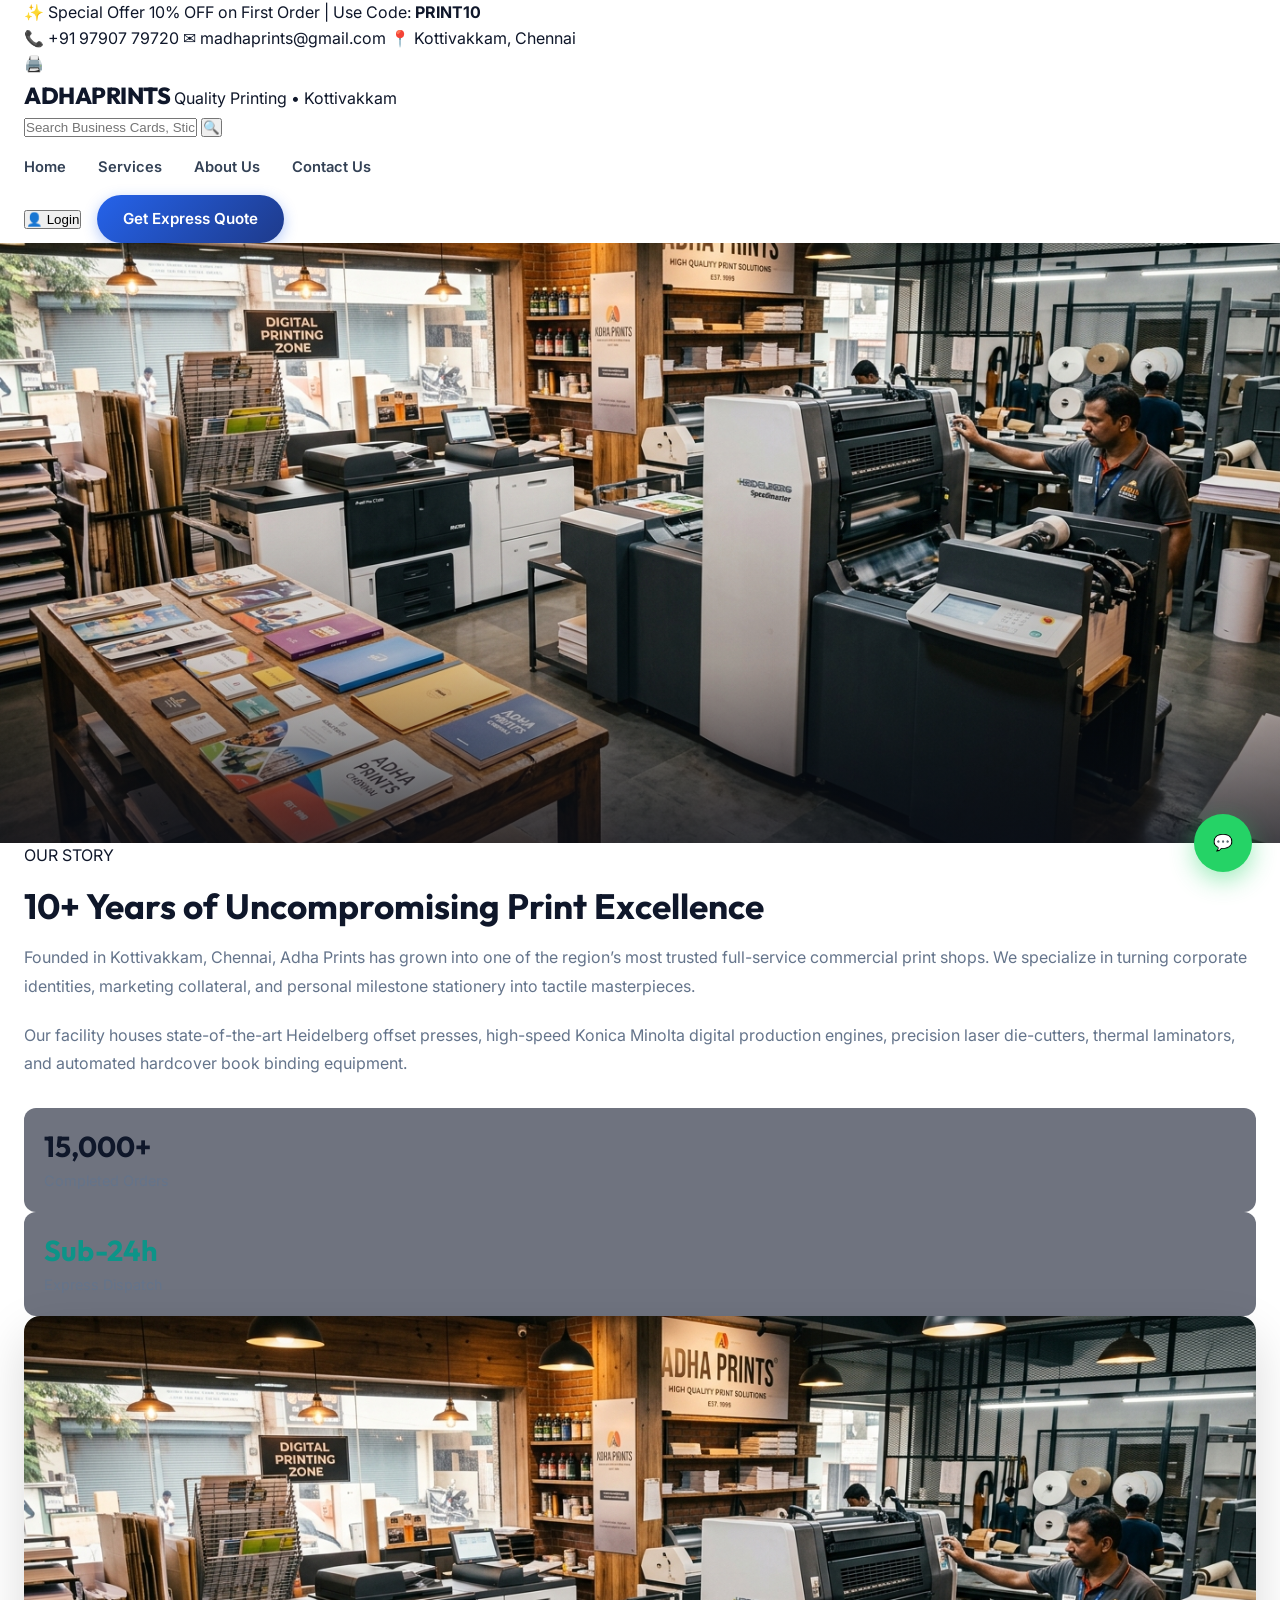
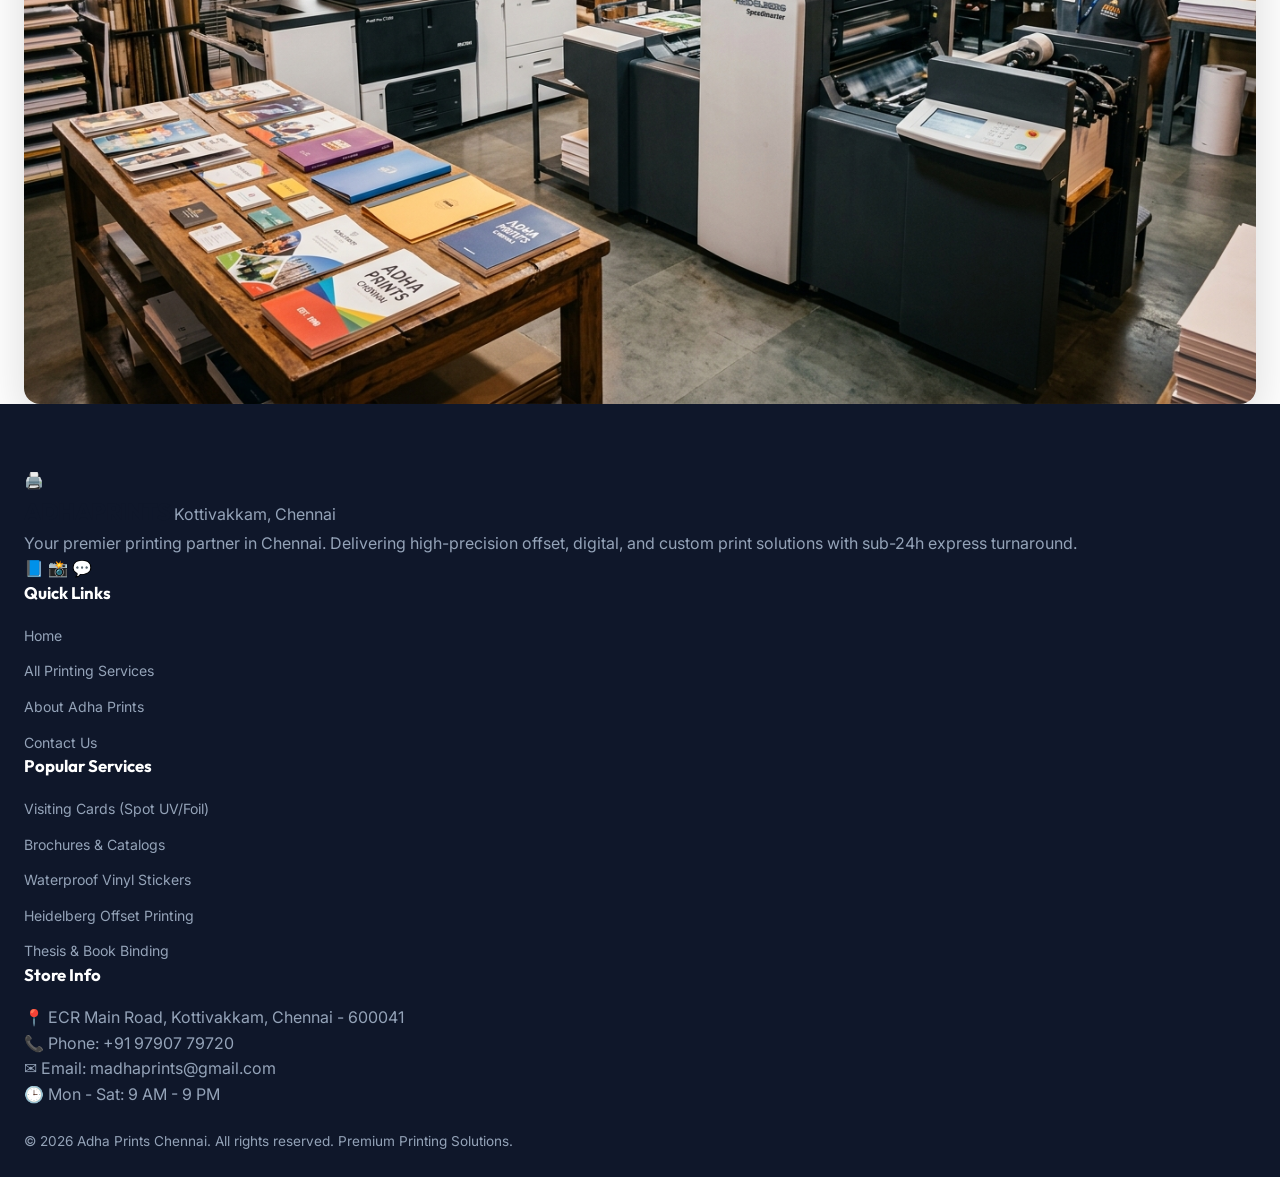
==== about.html @ fb923167 "hi" ====
<!DOCTYPE html>
<html lang="en">
<head>
  <meta charset="UTF-8">
  <meta name="viewport" content="width=device-width, initial-scale=1.0">
  <title>About Adha Prints — Chennai Premier Print Store in Kottivakkam</title>
  <meta name="description" content="Learn about Adha Prints in Kottivakkam, Chennai. 10+ years experience in Heidelberg offset printing, digital printing, and custom branding.">
  <link rel="preconnect" href="https://fonts.googleapis.com">
  <link rel="preconnect" href="https://fonts.gstatic.com" crossorigin>
  <link href="https://fonts.googleapis.com/css2?family=Caveat:wght@600;700&family=Inter:wght@300;400;500;600;700&family=Outfit:wght@400;500;600;700;800;900&family=Roboto:wght@400;500;700&display=swap" rel="stylesheet">
  <link rel="stylesheet" href="styles.css">
  <link rel="stylesheet" href="premium-animations.css">
</head>
<body>
  <!-- Announcement Bar -->
  <div class="top-bar">
    <div class="container top-bar-content">
      <div class="top-bar-left">
        <span class="badge-express">✨ Special Offer</span>
        <span>10% OFF on First Order | Use Code: <strong>PRINT10</strong></span>
      </div>
      <div class="top-bar-right">
        <a href="tel:+919790779720">📞 +91 97907 79720</a>
        <a href="mailto:madhaprints@gmail.com">✉️ madhaprints@gmail.com</a>
        <span>📍 Kottivakkam, Chennai</span>
      </div>
    </div>
  </div>

  <!-- Header & Navigation -->
  <header class="main-header">
    <div class="container header-container">
      <a href="index.html" class="logo">
        <div class="logo-icon">🖨️</div>
        <div class="logo-text">
          <span class="brand-name">ADHA<span class="highlight">PRINTS</span></span>
          <span class="brand-tagline">Quality Printing • Kottivakkam</span>
        </div>
      </a>

      <!-- Search Bar -->
      <div class="header-search">
        <input type="text" id="searchInput" placeholder="Search Business Cards, Stickers, Banners..." autocomplete="off">
        <button class="search-btn" id="searchBtn">🔍</button>
        <div id="searchResults" class="search-dropdown hidden"></div>
      </div>

      <nav class="nav-menu">
        <a href="index.html" class="nav-link ">Home</a>
        <a href="services.html" class="nav-link ">Services</a>
        <a href="about.html" class="nav-link active">About Us</a>
        <a href="contact.html" class="nav-link ">Contact Us</a>
      </nav>

      <div class="header-actions">
        <button class="btn-account" id="loginModalBtn">👤 Login</button>
        <a href="contact.html" class="btn btn-primary btn-sparkle">Get Express Quote</a>
              <div class="mobile-menu-btn" id="mobile-menu-btn">
          <span></span><span></span><span></span>
        </div>
      </div>
    </div>
  </header>

  <!-- Hero Section -->
  <section class="hero-section" style="min-height: 420px;">
    <div class="hero-bg">
      <img src="hero-about.jpg" alt="Adha Prints Printing Shop Store Kottivakkam Chennai" fetchpriority="high">
    </div>
    <div class="hero-overlay"></div>
    <div class="container hero-container">
      <div class="hero-content">
        <span class="hero-badge">🏢 ABOUT ADHA PRINTS</span>
        <h1 class="hero-title">Crafting Premium Print Experiences in Chennai</h1>
        <p class="hero-subtitle">From custom corporate visiting cards to heavy-duty commercial Heidelberg offset printing, we bring vibrant ideas to life with precision technology.</p>
      </div>
    </div>
  </section>

  <!-- About Details Section -->
  <section class="section">
    <div class="container">
      <div class="grid grid-2">
        <div>
          <span class="badge">OUR STORY</span>
          <h2 style="font-size: 2.2rem; margin: 15px 0;">10+ Years of Uncompromising Print Excellence</h2>
          <p style="color: var(--text-muted); line-height: 1.8; margin-bottom: 20px;">Founded in Kottivakkam, Chennai, Adha Prints has grown into one of the region’s most trusted full-service commercial print shops. We specialize in turning corporate identities, marketing collateral, and personal milestone stationery into tactile masterpieces.</p>
          <p style="color: var(--text-muted); line-height: 1.8; margin-bottom: 30px;">Our facility houses state-of-the-art Heidelberg offset presses, high-speed Konica Minolta digital production engines, precision laser die-cutters, thermal laminators, and automated hardcover book binding equipment.</p>
          
          <div class="grid grid-2" style="gap: 15px;">
            <div style="background: rgba(15, 23, 42, 0.6); padding: 20px; border-radius: 12px; border: 1px solid var(--border-color);">
              <h3 style="color: var(--primary-light); font-size: 1.8rem; margin-bottom: 5px;">15,000+</h3>
              <p style="font-size: 0.9rem; color: var(--text-muted);">Completed Orders</p>
            </div>
            <div style="background: rgba(15, 23, 42, 0.6); padding: 20px; border-radius: 12px; border: 1px solid var(--border-color);">
              <h3 style="color: var(--secondary); font-size: 1.8rem; margin-bottom: 5px;">Sub-24h</h3>
              <p style="font-size: 0.9rem; color: var(--text-muted);">Express Dispatch</p>
            </div>
          </div>
        </div>
        <div>
          <img src="hero-about.jpg" alt="Offset Printing Machine" style="width: 100%; border-radius: 16px; border: 1px solid var(--border-color); box-shadow: var(--shadow-lg);">
        </div>
      </div>
    </div>
  </section>

  <!-- Footer -->
  <footer class="site-footer">
    <div class="container footer-grid">
      <div class="footer-col brand-col">
        <a href="index.html" class="logo">
          <div class="logo-icon">🖨️</div>
          <div class="logo-text">
            <span class="brand-name">ADHA<span class="highlight">PRINTS</span></span>
            <span class="brand-tagline">Kottivakkam, Chennai</span>
          </div>
        </a>
        <p>Your premier printing partner in Chennai. Delivering high-precision offset, digital, and custom print solutions with sub-24h express turnaround.</p>
        <div class="social-links">
          <a href="#" aria-label="Facebook">📘</a>
          <a href="#" aria-label="Instagram">📸</a>
          <a href="#" aria-label="WhatsApp">💬</a>
        </div>
      </div>
      <div class="footer-col">
        <h4>Quick Links</h4>
        <ul>
          <li><a href="index.html">Home</a></li>
          <li><a href="services.html">All Printing Services</a></li>
          <li><a href="about.html">About Adha Prints</a></li>
          <li><a href="contact.html">Contact Us</a></li>
        </ul>
      </div>
      <div class="footer-col">
        <h4>Popular Services</h4>
        <ul>
          <li><a href="services.html">Visiting Cards (Spot UV/Foil)</a></li>
          <li><a href="services.html">Brochures & Catalogs</a></li>
          <li><a href="services.html">Waterproof Vinyl Stickers</a></li>
          <li><a href="services.html">Heidelberg Offset Printing</a></li>
          <li><a href="services.html">Thesis & Book Binding</a></li>
        </ul>
      </div>
      <div class="footer-col">
        <h4>Store Info</h4>
        <p>📍 ECR Main Road, Kottivakkam, Chennai - 600041</p>
        <p>📞 Phone: +91 97907 79720</p>
        <p>✉️ Email: madhaprints@gmail.com</p>
        <p>🕒 Mon - Sat: 9 AM - 9 PM</p>
      </div>
    </div>
    <div class="footer-bottom">
      <div class="container copyright">
        <p>© 2026 Adha Prints Chennai. All rights reserved. Premium Printing Solutions.</p>
      </div>
    </div>
  </footer>

  <!-- Floating WhatsApp Button -->
  <a href="https://wa.me/919790779720?text=Hi%20Adha%20Prints,%20I%20want%20a%20quick%20quote" class="floating-whatsapp" target="_blank" aria-label="Chat on WhatsApp">💬</a>

  <script src="main.js"></script>
</body>
</html>
---- styles.css ----
/* ══════════════════════════════════════════════════════════════════
   ADHA PRINTS — Inspired by theprintguy24.com (Ultra-Premium Theme)
   ══════════════════════════════════════════════════════════════════ */

:root {
  --primary: #2563eb;
  --primary-hover: #1d4ed8;
  --primary-dark: #1e3a8a;
  --secondary: #0d9488;
  --accent: #f59e0b;
  --whatsapp: #25D366;
  --whatsapp-dark: #128C7E;
  
  --bg-dark: #0f172a;
  --bg-card-dark: #1e293b;
  --bg-light: #f8fafc;
  --bg-white: #ffffff;
  
  --text-dark: #0f172a;
  --text-muted: #64748b;
  --text-light: #94a3b8;
  --text-white: #ffffff;
  
  --border-light: #e2e8f0;
  --border-dark: #334155;
  
  --radius-sm: 8px;
  --radius-md: 14px;
  --radius-lg: 24px;
  --radius-full: 9999px;
  
  --shadow-sm: 0 2px 8px rgba(0,0,0,0.04);
  --shadow-md: 0 10px 30px rgba(0,0,0,0.08);
  --shadow-lg: 0 20px 50px rgba(0,0,0,0.15);
  
  --transition: all 0.3s cubic-bezier(0.16, 1, 0.3, 1);
}

*, *::before, *::after {
  box-sizing: border-box;
  margin: 0;
  padding: 0;
}

html {
  scroll-behavior: smooth;
  font-family: 'Inter', system-ui, -apple-system, sans-serif;
  color: var(--text-dark);
  background-color: #ffffff;
  -webkit-font-smoothing: antialiased;
}

body {
  overflow-x: hidden;
  position: relative;
  line-height: 1.6;
}

a {
  color: inherit;
  text-decoration: none;
}

img {
  max-width: 100%;
  height: auto;
  display: block;
}

.container {
  width: 100%;
  max-width: 1280px;
  margin: 0 auto;
  padding: 0 24px;
}

.section-padding {
  padding: 80px 0;
}

h1, h2, h3, h4, h5, h6 {
  font-family: 'Outfit', sans-serif;
  font-weight: 700;
  color: var(--text-dark);
  line-height: 1.25;
}

.section-title {
  font-size: clamp(2rem, 3.8vw, 2.75rem);
  letter-spacing: -0.02em;
  margin-bottom: 12px;
}

.section-subtitle {
  font-size: clamp(1rem, 1.4vw, 1.15rem);
  color: var(--text-muted);
  max-width: 680px;
  margin: 0 auto 40px;
}

.text-center { text-align: center; }

.accent-line {
  width: 48px;
  height: 4px;
  background: linear-gradient(90deg, var(--primary), var(--secondary));
  border-radius: 4px;
  margin: 0 auto 16px;
}

/* Scroll Progress Bar */
.scroll-progress-bar {
  position: fixed;
  top: 0;
  left: 0;
  height: 3px;
  background: linear-gradient(90deg, #2563eb, #0d9488, #f59e0b);
  z-index: 9999;
  width: 0%;
  transition: width 0.1s ease-out;
}

/* ═══ TOP ANNOUNCEMENT BAR ═══ */
.top-announcement-bar {
  background: #0f172a;
  color: #f8fafc;
  font-size: 0.85rem;
  padding: 8px 0;
  border-bottom: 1px solid rgba(255,255,255,0.1);
}

.top-announcement-inner {
  display: flex;
  justify-content: space-between;
  align-items: center;
  flex-wrap: wrap;
  gap: 12px;
}

.highlight-code {
  background: linear-gradient(135deg, #f59e0b, #ef4444);
  color: #fff;
  padding: 2px 8px;
  border-radius: 4px;
  font-size: 0.8rem;
}

.top-announcement-right {
  display: flex;
  align-items: center;
  gap: 12px;
}

.top-link {
  color: #94a3b8;
  transition: var(--transition);
}

.top-link:hover { color: #fff; }
.whatsapp-top { color: var(--whatsapp); font-weight: 600; }
.sep { color: #334155; }

/* ═══ MAIN HEADER & SEARCH BAR ═══ */
.site-header {
  position: sticky;
  top: 0;
  background: #ffffff;
  z-index: 1000;
  box-shadow: 0 4px 20px rgba(0,0,0,0.06);
  transition: var(--transition);
}

.header-main {
  display: flex;
  align-items: center;
  justify-content: space-between;
  gap: 24px;
  padding: 16px 24px;
}

.site-logo {
  display: flex;
  align-items: center;
  gap: 12px;
}

.logo-mark {
  width: 44px;
  height: 44px;
  background: linear-gradient(135deg, #2563eb, #0d9488);
  color: #fff;
  font-weight: 900;
  font-size: 1.25rem;
  display: flex;
  align-items: center;
  justify-content: center;
  border-radius: 12px;
  box-shadow: 0 4px 12px rgba(37,99,235,0.3);
}

.logo-text-group {
  display: flex;
  flex-direction: column;
}

.brand-name {
  font-family: 'Outfit', sans-serif;
  font-size: 1.45rem;
  font-weight: 800;
  letter-spacing: -0.02em;
  color: #0f172a;
}

.brand-accent { color: var(--primary); }

.brand-sub {
  font-size: 0.72rem;
  color: var(--text-muted);
  font-weight: 600;
  letter-spacing: 0.05em;
  text-transform: uppercase;
}

/* Header Search Container (Fixed Typing Text Overlay) */
.header-search-container {
  flex: 1;
  max-width: 520px;
  position: relative;
}

.search-input-wrapper {
  display: flex;
  align-items: center;
  background: #f1f5f9;
  border: 2px solid #e2e8f0;
  border-radius: var(--radius-full);
  padding: 4px 6px 4px 16px;
  position: relative;
  transition: var(--transition);
}

.search-input-wrapper:focus-within {
  background: #fff;
  border-color: var(--primary);
  box-shadow: 0 0 0 4px rgba(37, 99, 235, 0.15);
}

.search-icon-fixed {
  color: #64748b;
  display: flex;
  align-items: center;
  margin-right: 8px;
}

.header-search-input {
  width: 100%;
  border: none;
  outline: none;
  background: transparent;
  font-size: 0.95rem;
  padding: 8px 0;
  color: #0f172a;
  z-index: 2;
  position: relative;
}

.search-placeholder-label {
  position: absolute;
  left: 42px;
  color: #64748b;
  font-size: 0.92rem;
  pointer-events: none;
  transition: opacity 0.2s ease;
  z-index: 1;
}

.search-typing-text {
  color: var(--primary);
  font-weight: 700;
}

/* When input has focus or text, hide typing placeholder */
.header-search-input:focus ~ .search-placeholder-label,
.header-search-input:not(:placeholder-shown) ~ .search-placeholder-label {
  opacity: 0 !important;
  visibility: hidden !important;
}

.search-submit-btn {
  background: var(--primary);
  color: #fff;
  border: none;
  padding: 8px 20px;
  border-radius: var(--radius-full);
  font-weight: 600;
  font-size: 0.88rem;
  cursor: pointer;
  transition: var(--transition);
  z-index: 3;
}

.search-submit-btn:hover {
  background: var(--primary-hover);
}

/* Search Dropdown */
.search-results-dropdown {
  position: absolute;
  top: calc(100% + 8px);
  left: 0;
  right: 0;
  background: #ffffff;
  border-radius: var(--radius-md);
  box-shadow: var(--shadow-lg);
  border: 1px solid var(--border-light);
  max-height: 360px;
  overflow-y: auto;
  z-index: 1100;
  display: none;
}

.search-results-dropdown.active {
  display: block;
}

.search-item {
  display: flex;
  align-items: center;
  gap: 12px;
  padding: 12px 16px;
  border-bottom: 1px solid #f1f5f9;
  cursor: pointer;
  transition: var(--transition);
}

.search-item:hover {
  background: #f8fafc;
}

.search-item img {
  width: 44px;
  height: 44px;
  object-fit: cover;
  border-radius: 8px;
}

.search-item-info h5 {
  font-size: 0.92rem;
  font-weight: 600;
}

.search-item-info p {
  font-size: 0.8rem;
  color: var(--text-muted);
}

/* Header Right Actions */
.header-actions {
  display: flex;
  align-items: center;
  gap: 16px;
}

.account-btn {
  display: flex;
  align-items: center;
  gap: 8px;
  background: #f1f5f9;
  border: none;
  padding: 10px 18px;
  border-radius: var(--radius-full);
  font-weight: 600;
  font-size: 0.9rem;
  color: #0f172a;
  cursor: pointer;
  transition: var(--transition);
}

.account-btn:hover {
  background: #e2e8f0;
  color: var(--primary);
}

.header-wa-btn {
  padding: 10px 20px !important;
  font-size: 0.9rem !important;
  border-radius: var(--radius-full) !important;
}

/* Sub Nav Menu */
.sub-nav {
  background: #f8fafc;
  border-top: 1px solid #e2e8f0;
  border-bottom: 1px solid #e2e8f0;
}

.sub-nav-inner {
  display: flex;
  align-items: center;
  justify-content: center;
}

.nav-menu {
  display: flex;
  align-items: center;
  gap: 32px;
  list-style: none;
  overflow-x: auto;
  white-space: nowrap;
  padding: 12px 0;
}

.nav-link {
  font-size: 0.92rem;
  font-weight: 600;
  color: #334155;
  transition: var(--transition);
  position: relative;
  padding: 4px 0;
}

.nav-link:hover { color: var(--primary); }

.nav-link::after {
  content: '';
  position: absolute;
  bottom: 0;
  left: 0;
  width: 0;
  height: 2px;
  background: var(--primary);
  transition: var(--transition);
}

.nav-link:hover::after { width: 100%; }

.nav-item-highlight .nav-link {
  color: var(--secondary);
  font-weight: 700;
}

/* Mobile Menu Button */
.mobile-menu-btn {
  display: none;
  flex-direction: column;
  gap: 5px;
  cursor: pointer;
  padding: 4px;
}

.mobile-menu-btn span {
  width: 24px;
  height: 2.5px;
  background: #0f172a;
  border-radius: 2px;
  transition: var(--transition);
}

.mobile-menu {
  position: fixed;
  top: 0;
  right: -100%;
  width: 80%;
  max-width: 320px;
  height: 100vh;
  background: #ffffff;
  z-index: 2000;
  box-shadow: -10px 0 30px rgba(0,0,0,0.15);
  display: flex;
  flex-direction: column;
  padding: 80px 32px 32px;
  gap: 20px;
  transition: right 0.4s cubic-bezier(0.16, 1, 0.3, 1);
}

.mobile-menu.active { right: 0; }

.mobile-menu a {
  font-size: 1.1rem;
  font-weight: 600;
  color: #0f172a;
  padding-bottom: 12px;
  border-bottom: 1px solid #f1f5f9;
}

/* Buttons */
.btn {
  display: inline-flex;
  align-items: center;
  justify-content: center;
  gap: 8px;
  font-weight: 600;
  font-size: 0.95rem;
  padding: 12px 26px;
  border-radius: var(--radius-full);
  cursor: pointer;
  transition: var(--transition);
  border: none;
}

.btn-primary {
  background: linear-gradient(135deg, var(--primary), var(--primary-dark));
  color: #ffffff;
  box-shadow: 0 4px 14px rgba(37,99,235,0.35);
}

.btn-primary:hover {
  transform: translateY(-2px);
  box-shadow: 0 6px 20px rgba(37,99,235,0.45);
}

.btn-whatsapp {
  background: linear-gradient(135deg, var(--whatsapp), var(--whatsapp-dark));
  color: #ffffff;
  box-shadow: 0 4px 14px rgba(37,211,102,0.35);
}

.btn-whatsapp:hover {
  transform: translateY(-2px);
  box-shadow: 0 6px 20px rgba(37,211,102,0.45);
}

.btn-outline-light {
  background: rgba(255,255,255,0.15);
  color: #ffffff;
  border: 1px solid rgba(255,255,255,0.3);
  backdrop-filter: blur(8px);
}

.btn-outline-light:hover {
  background: #ffffff;
  color: #0f172a;
}

.btn-outline-dark {
  background: transparent;
  color: var(--primary);
  border: 1.5px solid var(--primary);
}

.btn-outline-dark:hover {
  background: var(--primary);
  color: #ffffff;
}

/* ═══ 5 FEATURE HIGHLIGHTS BAR ═══ */
.features-bar-section {
  background: #ffffff;
  padding: 24px 0;
  border-bottom: 1px solid var(--border-light);
}

.features-grid {
  display: grid;
  grid-template-columns: repeat(auto-fit, minmax(220px, 1fr));
  gap: 20px;
}

.feature-item {
  display: flex;
  align-items: center;
  gap: 14px;
  padding: 12px 16px;
  background: #f8fafc;
  border-radius: var(--radius-md);
  border: 1px solid #e2e8f0;
  transition: var(--transition);
}

.feature-item:hover {
  transform: translateY(-3px);
  border-color: var(--primary);
  box-shadow: var(--shadow-sm);
}

.feature-icon {
  width: 44px;
  height: 44px;
  border-radius: 12px;
  background: rgba(37, 99, 235, 0.1);
  color: var(--primary);
  display: flex;
  align-items: center;
  justify-content: center;
  flex-shrink: 0;
}

.feature-text {
  display: flex;
  flex-direction: column;
}

.feature-text strong {
  font-size: 0.92rem;
  font-weight: 700;
  color: #0f172a;
}

.feature-text span {
  font-size: 0.78rem;
  color: var(--text-muted);
}

/* ═══ PROMO BANNERS GRID ═══ */
.promo-banners-section {
  background: #f8fafc;
}

.banners-grid {
  display: grid;
  grid-template-columns: repeat(12, 1fr);
  gap: 24px;
}

.banner-card {
  position: relative;
  border-radius: var(--radius-lg);
  overflow: hidden;
  background-size: cover;
  background-position: center;
  padding: 40px;
  min-height: 280px;
  display: flex;
  align-items: flex-end;
  box-shadow: var(--shadow-md);
  transition: var(--transition);
}

.banner-card:hover {
  transform: translateY(-5px);
  box-shadow: var(--shadow-lg);
}

.banner-large { grid-column: span 8; min-height: 360px; }
.banner-tall { grid-column: span 4; min-height: 360px; }
.banner-wide { grid-column: span 12; min-height: 220px; }

.banner-content {
  position: relative;
  z-index: 2;
  color: #ffffff;
  max-width: 580px;
}

.banner-tag {
  display: inline-block;
  background: rgba(255,255,255,0.2);
  backdrop-filter: blur(10px);
  padding: 4px 12px;
  border-radius: var(--radius-full);
  font-size: 0.75rem;
  font-weight: 700;
  letter-spacing: 0.05em;
  margin-bottom: 12px;
  text-transform: uppercase;
}

.banner-title {
  font-size: clamp(1.5rem, 2.5vw, 2.1rem);
  color: #ffffff;
  margin-bottom: 10px;
}

.banner-desc {
  font-size: 0.95rem;
  color: rgba(255,255,255,0.85);
  margin-bottom: 20px;
}

.banner-btn {
  padding: 10px 22px !important;
  font-size: 0.88rem !important;
}

/* ═══ POPULAR CATEGORIES CAROUSEL ═══ */
.popular-categories-section { background: #ffffff; }

.animated-heading-wrapper { margin-bottom: 12px; }

.animated-title {
  font-size: clamp(2rem, 3.8vw, 2.75rem);
  font-weight: 800;
}

.highlight-underline {
  position: relative;
  display: inline-block;
  color: var(--primary);
}

.highlight-underline svg {
  position: absolute;
  bottom: -10px;
  left: 0;
  width: 100%;
  height: 18px;
  stroke: var(--accent);
  stroke-width: 8;
  fill: none;
}

.categories-carousel-wrapper { margin-top: 40px; }

.categories-grid-cards {
  display: grid;
  grid-template-columns: repeat(auto-fill, minmax(260px, 1fr));
  gap: 24px;
}

.category-card {
  background: #ffffff;
  border: 1px solid var(--border-light);
  border-radius: var(--radius-md);
  overflow: hidden;
  transition: var(--transition);
  box-shadow: var(--shadow-sm);
  display: flex;
  flex-direction: column;
}

.category-card:hover {
  transform: translateY(-6px);
  box-shadow: var(--shadow-md);
  border-color: var(--primary);
}

.category-card-img {
  position: relative;
  width: 100%;
  height: 200px;
  overflow: hidden;
  background: #f1f5f9;
}

.category-card-img img {
  width: 100%;
  height: 100%;
  object-fit: cover;
  transition: transform 0.6s ease;
}

.category-card:hover .category-card-img img {
  transform: scale(1.08);
}

.category-badge {
  position: absolute;
  top: 14px;
  right: 14px;
  background: rgba(15, 23, 42, 0.75);
  backdrop-filter: blur(8px);
  color: #fff;
  padding: 4px 10px;
  border-radius: var(--radius-full);
  font-size: 0.75rem;
  font-weight: 600;
}

.category-card-body {
  padding: 20px;
  display: flex;
  flex-direction: column;
  flex: 1;
}

.category-title { font-size: 1.15rem; margin-bottom: 8px; }

.category-desc {
  font-size: 0.88rem;
  color: var(--text-muted);
  margin-bottom: 16px;
  flex: 1;
}

.category-explore {
  font-size: 0.85rem !important;
  padding: 8px 16px !important;
  align-self: flex-start;
}

/* ═══ POPULAR PRINTING — CONTINUOUS MARQUEE ═══ */
.featured-marquee-section {
  background: #f8fafc;
  overflow: hidden;
}

.filter-container {
  display: flex;
  justify-content: center;
  flex-wrap: wrap;
  gap: 10px;
  margin-bottom: 32px;
}

.filter-btn {
  background: #ffffff;
  border: 1px solid #cbd5e1;
  padding: 8px 20px;
  border-radius: var(--radius-full);
  font-weight: 600;
  font-size: 0.88rem;
  color: #334155;
  cursor: pointer;
  transition: var(--transition);
}

.filter-btn.active, .filter-btn:hover {
  background: var(--primary);
  color: #ffffff;
  border-color: var(--primary);
  box-shadow: 0 4px 12px rgba(37,99,235,0.25);
}

.featured-slider-wrapper {
  overflow: hidden;
  width: 100%;
  position: relative;
  padding: 10px 0;
}

.featured-marquee-track {
  display: flex;
  width: max-content;
  gap: 24px;
  animation: marqueeTrackLoop 30s linear infinite;
}

.featured-slider-wrapper:hover .featured-marquee-track {
  animation-play-state: paused;
}

@keyframes marqueeTrackLoop {
  0% { transform: translateX(0); }
  100% { transform: translateX(-50%); }
}

.featured-slider {
  display: flex;
  gap: 24px;
}

.featured-card {
  width: 280px;
  flex-shrink: 0;
  background: #ffffff;
  border-radius: var(--radius-md);
  border: 1px solid var(--border-light);
  overflow: hidden;
  box-shadow: var(--shadow-sm);
  transition: var(--transition);
}

.featured-card:hover {
  transform: translateY(-6px);
  box-shadow: var(--shadow-md);
}

.featured-card-img {
  position: relative;
  width: 100%;
  height: 180px;
  overflow: hidden;
  background: #f1f5f9;
}

.featured-card-img img {
  width: 100%;
  height: 100%;
  object-fit: cover;
  transition: transform 0.5s ease;
}

.featured-card:hover .featured-card-img img {
  transform: scale(1.06);
}

.featured-badge {
  position: absolute;
  top: 12px;
  left: 12px;
  background: var(--primary);
  color: #fff;
  padding: 4px 10px;
  border-radius: 4px;
  font-size: 0.72rem;
  font-weight: 700;
}

.featured-card-content { padding: 16px; }

.featured-card-content h4 { font-size: 1.05rem; margin-bottom: 6px; }

.featured-card-content p {
  font-size: 0.82rem;
  color: var(--text-muted);
  margin-bottom: 14px;
  display: -webkit-box;
  -webkit-line-clamp: 2;
  -webkit-box-orient: vertical;
  overflow: hidden;
}

/* ═══ ALL PRODUCTS GRID ═══ */
.products-grid {
  display: grid;
  grid-template-columns: repeat(auto-fill, minmax(280px, 1fr));
  gap: 28px;
}

.product-card {
  background: #ffffff;
  border: 1px solid var(--border-light);
  border-radius: var(--radius-md);
  overflow: hidden;
  box-shadow: var(--shadow-sm);
  transition: var(--transition);
  display: flex;
  flex-direction: column;
}

.product-card:hover {
  transform: translateY(-8px);
  box-shadow: var(--shadow-md);
  border-color: var(--primary);
}

.product-card-image {
  position: relative;
  width: 100%;
  height: 210px;
  overflow: hidden;
  background: #f1f5f9;
}

.product-card-image img {
  width: 100%;
  height: 100%;
  object-fit: cover;
  transition: transform 0.6s ease;
}

.product-card:hover .product-card-image img {
  transform: scale(1.08);
}

.product-tag {
  position: absolute;
  top: 12px;
  left: 12px;
  background: rgba(15, 23, 42, 0.8);
  backdrop-filter: blur(8px);
  color: #fff;
  padding: 4px 10px;
  border-radius: 4px;
  font-size: 0.75rem;
  font-weight: 700;
}

.product-card-body {
  padding: 20px;
  display: flex;
  flex-direction: column;
  flex: 1;
}

.product-card-title { font-size: 1.15rem; margin-bottom: 8px; }

.product-card-desc {
  font-size: 0.88rem;
  color: var(--text-muted);
  margin-bottom: 18px;
  flex: 1;
}

/* ═══ PROCESS STEPS SHOWCASE (WITH VISUAL STEP IMAGES) ═══ */
.process-showcase { background: #ffffff; }

.process-steps-grid {
  display: grid;
  grid-template-columns: repeat(auto-fill, minmax(260px, 1fr));
  gap: 24px;
}

.process-card {
  background: #ffffff;
  border: 1px solid var(--border-light);
  border-radius: var(--radius-md);
  overflow: hidden;
  box-shadow: var(--shadow-sm);
  transition: var(--transition);
  display: flex;
  flex-direction: column;
}

.process-card:hover {
  transform: translateY(-6px);
  border-color: var(--primary);
  box-shadow: var(--shadow-md);
}

.process-card-image {
  position: relative;
  width: 100%;
  height: 180px;
  overflow: hidden;
  background: #f1f5f9;
}

.process-card-image img {
  width: 100%;
  height: 100%;
  object-fit: cover;
  transition: transform 0.5s ease;
}

.process-card:hover .process-card-image img {
  transform: scale(1.08);
}

.step-num-badge {
  position: absolute;
  top: 12px;
  left: 12px;
  background: var(--primary);
  color: #ffffff;
  font-family: 'Outfit', sans-serif;
  font-size: 0.85rem;
  font-weight: 800;
  padding: 4px 12px;
  border-radius: var(--radius-full);
  box-shadow: 0 4px 10px rgba(37,99,235,0.35);
}

.process-card-content {
  padding: 20px;
}

.process-card-content h3 {
  font-size: 1.15rem;
  margin-bottom: 8px;
}

.process-card-content p {
  font-size: 0.88rem;
  color: var(--text-muted);
}

/* ═══ TRANSFORMATION BEFORE/AFTER SLIDER (Fixed Responsiveness) ═══ */
.transformation-section { background: #f8fafc; }

.comparison-container {
  position: relative;
  width: 100%;
  max-width: 900px;
  height: 440px;
  margin: 0 auto;
  border-radius: var(--radius-lg);
  overflow: hidden;
  box-shadow: var(--shadow-lg);
  user-select: none;
  cursor: ew-resize;
}

.comparison-after, .comparison-before {
  position: absolute;
  inset: 0;
}

.comparison-after img, .comparison-before img {
  position: absolute;
  top: 0;
  left: 0;
  width: 100%;
  height: 100%;
  object-fit: cover;
}

.comparison-before {
  width: 50%;
  overflow: hidden;
  border-right: 2px solid #ffffff;
  z-index: 2;
}

.comp-badge {
  position: absolute;
  top: 20px;
  padding: 6px 14px;
  border-radius: var(--radius-full);
  font-size: 0.8rem;
  font-weight: 700;
  backdrop-filter: blur(10px);
  z-index: 5;
}

.badge-after { right: 20px; background: rgba(37,99,235,0.85); color: #fff; }
.badge-before { left: 20px; background: rgba(15,23,42,0.85); color: #fff; }

.comparison-slider {
  position: absolute;
  top: 0;
  bottom: 0;
  left: 50%;
  width: 4px;
  background: #ffffff;
  transform: translateX(-50%);
  z-index: 10;
}

.slider-handle {
  position: absolute;
  top: 50%;
  left: 50%;
  transform: translate(-50%, -50%);
  width: 40px;
  height: 40px;
  background: #ffffff;
  color: #0f172a;
  border-radius: 50%;
  display: flex;
  align-items: center;
  justify-content: center;
  font-weight: 800;
  box-shadow: 0 4px 14px rgba(0,0,0,0.3);
}

/* ═══ CALCULATOR ═══ */
.calculator-section { background: #ffffff; }

.calculator-card {
  background: linear-gradient(135deg, #0f172a, #1e293b);
  border-radius: var(--radius-lg);
  padding: 48px;
  color: #ffffff;
  box-shadow: var(--shadow-lg);
}

.calculator-card .section-title { color: #ffffff; }
.calculator-card .section-subtitle { color: #94a3b8; }

.calc-grid {
  display: grid;
  grid-template-columns: repeat(auto-fit, minmax(260px, 1fr));
  gap: 24px;
  margin-bottom: 32px;
}

.calc-group { display: flex; flex-direction: column; gap: 8px; }

.calc-label {
  font-size: 0.9rem;
  font-weight: 600;
  color: #cbd5e1;
}

.calc-select {
  background: #1e293b;
  border: 1px solid #334155;
  color: #ffffff;
  padding: 12px 16px;
  border-radius: var(--radius-md);
  font-size: 0.95rem;
  outline: none;
  transition: var(--transition);
}

.calc-select:focus {
  border-color: var(--primary);
  box-shadow: 0 0 0 3px rgba(37,99,235,0.3);
}

.calc-action-bar {
  display: flex;
  align-items: center;
  justify-content: space-between;
  flex-wrap: wrap;
  gap: 20px;
  padding-top: 24px;
  border-top: 1px solid #334155;
}

.calc-info-note span { color: #94a3b8; font-size: 0.9rem; }

/* ═══ ABOUT STORE ═══ */
.about-section { background: #f8fafc; }

.about-grid {
  display: grid;
  grid-template-columns: 1fr 1fr;
  gap: 48px;
  align-items: center;
}

.about-lead {
  font-size: 1.1rem;
  font-weight: 600;
  color: #334155;
  margin-bottom: 16px;
}

.store-info-box {
  margin-top: 32px;
  display: flex;
  flex-direction: column;
  gap: 16px;
}

.info-item {
  display: flex;
  align-items: flex-start;
  gap: 14px;
  background: #ffffff;
  padding: 14px 18px;
  border-radius: var(--radius-md);
  border: 1px solid #e2e8f0;
}

.info-icon { font-size: 1.3rem; }

.about-image-card {
  position: relative;
  border-radius: var(--radius-lg);
  overflow: hidden;
  box-shadow: var(--shadow-lg);
}

.experience-badge {
  position: absolute;
  bottom: 24px;
  left: 24px;
  background: rgba(15,23,42,0.85);
  backdrop-filter: blur(10px);
  color: #ffffff;
  padding: 14px 24px;
  border-radius: var(--radius-md);
  display: flex;
  flex-direction: column;
}

.exp-number {
  font-family: 'Outfit', sans-serif;
  font-size: 1.8rem;
  font-weight: 800;
  color: var(--accent);
}

.exp-label { font-size: 0.8rem; font-weight: 600; }

/* ═══ FOOTER & FLOATING WHATSAPP ═══ */
.site-footer {
  background: #0f172a;
  color: #94a3b8;
  padding-top: 64px;
}

.footer-inner {
  display: grid;
  grid-template-columns: 2fr 1fr 1fr 1.2fr;
  gap: 40px;
  padding-bottom: 48px;
  border-bottom: 1px solid #1e293b;
}

.footer-logo {
  font-family: 'Outfit', sans-serif;
  font-size: 1.5rem;
  font-weight: 800;
  color: #ffffff;
  margin-bottom: 14px;
}

.footer-desc { font-size: 0.88rem; margin-bottom: 20px; line-height: 1.6; }
.footer-contact p { font-size: 0.85rem; margin-bottom: 8px; }

.footer-col h4 {
  color: #ffffff;
  font-size: 1.05rem;
  margin-bottom: 20px;
}

.footer-col ul {
  list-style: none;
  display: flex;
  flex-direction: column;
  gap: 10px;
}

.footer-col ul a { font-size: 0.88rem; transition: var(--transition); }
.footer-col ul a:hover { color: #ffffff; padding-left: 4px; }

.hours-text { font-size: 0.88rem; margin-bottom: 10px; }

.footer-pay-badges {
  display: flex;
  gap: 8px;
  flex-wrap: wrap;
  margin-top: 16px;
}

.pay-tag {
  background: #1e293b;
  color: #cbd5e1;
  padding: 4px 10px;
  border-radius: 4px;
  font-size: 0.75rem;
  font-weight: 600;
}

.footer-bottom { padding: 24px 0; font-size: 0.85rem; }

.bottom-inner {
  display: flex;
  justify-content: space-between;
  align-items: center;
  flex-wrap: wrap;
  gap: 16px;
}

.back-to-top {
  background: #1e293b;
  color: #ffffff;
  border: none;
  padding: 8px 16px;
  border-radius: var(--radius-full);
  font-weight: 600;
  cursor: pointer;
  transition: var(--transition);
}

.back-to-top:hover { background: var(--primary); }

/* Floating WhatsApp */
.floating-whatsapp {
  position: fixed;
  bottom: 28px;
  right: 28px;
  width: 58px;
  height: 58px;
  background: var(--whatsapp);
  color: #ffffff;
  border-radius: 50%;
  display: flex;
  align-items: center;
  justify-content: center;
  box-shadow: 0 8px 24px rgba(37,211,102,0.45);
  z-index: 1500;
  transition: var(--transition);
  animation: pulseWa 2s infinite;
}

.floating-whatsapp:hover { transform: scale(1.1); }

.floating-tooltip {
  position: absolute;
  right: 70px;
  background: #0f172a;
  color: #ffffff;
  padding: 6px 14px;
  border-radius: var(--radius-full);
  font-size: 0.8rem;
  font-weight: 600;
  white-space: nowrap;
  opacity: 0;
  pointer-events: none;
  transition: var(--transition);
}

.floating-whatsapp:hover .floating-tooltip { opacity: 1; }

@keyframes pulseWa {
  0% { box-shadow: 0 0 0 0 rgba(37,211,102,0.6); }
  70% { box-shadow: 0 0 0 16px rgba(37,211,102,0); }
  100% { box-shadow: 0 0 0 0 rgba(37,211,102,0); }
}

/* Modals */
.modal-overlay {
  position: fixed;
  top: 0;
  left: 0;
  width: 100vw;
  height: 100vh;
  background: rgba(15,23,42,0.75);
  backdrop-filter: blur(8px);
  z-index: 3000;
  display: flex;
  align-items: center;
  justify-content: center;
  padding: 24px;
  opacity: 0;
  pointer-events: none;
  transition: opacity 0.3s ease;
}

.modal-overlay.active {
  opacity: 1;
  pointer-events: auto;
}

.modal-card {
  background: #ffffff;
  border-radius: var(--radius-lg);
  width: 100%;
  max-width: 440px;
  padding: 36px;
  position: relative;
  box-shadow: var(--shadow-lg);
}

.modal-close {
  position: absolute;
  top: 18px;
  right: 18px;
  background: #f1f5f9;
  border: none;
  width: 32px;
  height: 32px;
  border-radius: 50%;
  cursor: pointer;
}

.modal-subtitle {
  font-size: 0.88rem;
  color: var(--text-muted);
  margin-bottom: 20px;
}

.form-group { margin-bottom: 16px; }

.form-group label {
  display: block;
  font-size: 0.85rem;
  font-weight: 600;
  margin-bottom: 6px;
}

.form-input {
  width: 100%;
  padding: 10px 14px;
  border: 1px solid var(--border-light);
  border-radius: var(--radius-md);
  outline: none;
  font-size: 0.92rem;
}

.form-input:focus { border-color: var(--primary); }

.full-width-btn { width: 100%; margin-top: 10px; }

.modal-tabs {
  display: flex;
  gap: 12px;
  margin-bottom: 20px;
  border-bottom: 1px solid #e2e8f0;
}

.modal-tab {
  background: none;
  border: none;
  padding: 8px 16px;
  font-weight: 700;
  color: var(--text-muted);
  cursor: pointer;
}

.modal-tab.active {
  color: var(--primary);
  border-bottom: 2px solid var(--primary);
}

.modal-tab-content { display: none; }
.modal-tab-content.active { display: block; }

/* Responsive Adjustments */
@media (max-width: 1024px) {
  .banner-large, .banner-tall, .banner-wide { grid-column: span 12; }
  .about-grid, .footer-inner { grid-template-columns: 1fr; }
  .header-search-container { max-width: 300px; }
}

@media (max-width: 768px) {
  .header-search-container { display: none; }
  .nav-menu { display: none; }
  .mobile-menu-btn { display: flex; }
  .top-announcement-right { display: none; }
  .top-announcement-inner { justify-content: center; text-align: center; }
  .comparison-container { height: 280px; }
}


/* Ensure all product & process cards are 100% visible */
.products-grid > *, .process-steps-grid > *, .stagger-children > * {
  opacity: 1 !important;
  transform: none !important;
}



/* ═══ HERO BOTTOM RUNNING MARQUEE BANNER ═══ */
.hero-services-marquee {
  background: #0b0f19;
  border-top: 1px solid rgba(255, 255, 255, 0.1);
  border-bottom: 1px solid rgba(255, 255, 255, 0.1);
  overflow: hidden;
  padding: 14px 0;
  position: relative;
  z-index: 20;
  box-shadow: 0 6px 24px rgba(0,0,0,0.4);
}

.hero-marquee-track {
  display: flex;
  width: max-content;
  animation: heroMarqueeScroll 28s linear infinite;
}

.hero-services-marquee:hover .hero-marquee-track {
  animation-play-state: paused;
}

@keyframes heroMarqueeScroll {
  0% { transform: translateX(0); }
  100% { transform: translateX(-50%); }
}

.hero-marquee-content {
  display: flex;
  align-items: center;
  gap: 28px;
  padding: 0 14px;
}

.marquee-item {
  display: flex;
  align-items: center;
  gap: 10px;
  color: #e2e8f0;
  white-space: nowrap;
  font-size: 0.92rem;
  font-weight: 600;
  padding: 8px 18px;
  background: rgba(255, 255, 255, 0.06);
  border: 1px solid rgba(255, 255, 255, 0.12);
  border-radius: var(--radius-full);
  transition: var(--transition);
}

.marquee-item:hover {
  background: linear-gradient(135deg, var(--primary), var(--primary-dark));
  border-color: var(--primary);
  color: #ffffff;
  transform: translateY(-2px);
  box-shadow: 0 4px 12px rgba(37,99,235,0.4);
}

.m-icon {
  font-size: 1.15rem;
}

.m-label {
  letter-spacing: 0.02em;
}


.hero-bg img { opacity: 1 !important; visibility: visible !important; object-fit: cover !important; }


/* ═══ HERO SECTION DISPLAY FIX ═══ */
.hero, .hero-section {
  position: relative !important;
  width: 100% !important;
  min-height: 82vh !important;
  min-height: 600px !important;
  background: #0f172a !important;
  overflow: hidden !important;
  display: flex !important;
  align-items: flex-end !important;
  justify-content: center !important;
}

.hero-bg {
  position: absolute !important;
  top: 0 !important;
  left: 0 !important;
  width: 100% !important;
  height: 100% !important;
  z-index: 1 !important;
}

.hero-bg img {
  width: 100% !important;
  height: 100% !important;
  object-fit: cover !important;
  object-position: center !important;
  opacity: 1 !important;
  visibility: visible !important;
  display: block !important;
}

.hero-overlay {
  position: absolute !important;
  inset: 0 !important;
  background: linear-gradient(to top, rgba(11, 15, 25, 0.8) 0%, rgba(11, 15, 25, 0.2) 40%, transparent 70%) !important;
  z-index: 2 !important;
  pointer-events: none !important;
}


/* ══════════════════════════════════════════════════════════════════
   ADHA PRINTS — Ultra-Responsive Mobile & Tablet CSS Suite
   ══════════════════════════════════════════════════════════════════ */

/* Global Overflow Protection */
html, body {
  max-width: 100% !important;
  overflow-x: hidden !important;
}

/* Mobile Navigation Drawer Styling */
.mobile-menu {
  position: fixed !important;
  top: 0 !important;
  right: -100% !important;
  width: 82% !important;
  max-width: 320px !important;
  height: 100vh !important;
  background: #0f172a !important;
  border-left: 1px solid rgba(255, 255, 255, 0.1) !important;
  z-index: 2000 !important;
  box-shadow: -10px 0 30px rgba(0,0,0,0.5) !important;
  display: flex !important;
  flex-direction: column !important;
  padding: 80px 24px 32px !important;
  gap: 16px !important;
  transition: right 0.4s cubic-bezier(0.16, 1, 0.3, 1) !important;
}

.mobile-menu.active {
  right: 0 !important;
}

.mobile-menu a {
  font-size: 1.05rem !important;
  font-weight: 600 !important;
  color: #f8fafc !important;
  padding-bottom: 10px !important;
  border-bottom: 1px solid rgba(255, 255, 255, 0.08) !important;
  text-decoration: none !important;
}

/* Tablet & Mobile Screens (<= 992px) */
@media (max-width: 992px) {
  .container {
    padding-left: 16px !important;
    padding-right: 16px !important;
  }
  
  .grid-2, .grid-3, .grid-4, .banners-grid, .about-grid, .footer-grid {
    grid-template-columns: repeat(2, 1fr) !important;
    gap: 16px !important;
  }

  .banner-large, .banner-tall, .banner-wide {
    grid-column: span 2 !important;
  }
}

/* Smartphone Screens (<= 768px) */
@media (max-width: 768px) {
  /* Top Announcement Bar */
  .top-bar-content, .top-announcement-inner {
    flex-direction: column !important;
    text-align: center !important;
    gap: 6px !important;
    padding: 6px 12px !important;
  }
  .top-bar-right, .top-announcement-right {
    flex-wrap: wrap !important;
    justify-content: center !important;
    gap: 10px !important;
    font-size: 0.8rem !important;
  }

  /* Header Layout */
  .header-main, .header-container {
    padding: 10px 16px !important;
    gap: 12px !important;
    justify-content: space-between !important;
  }
  .header-search-container, .header-search {
    order: 3 !important;
    width: 100% !important;
    max-width: 100% !important;
    margin-top: 4px !important;
  }
  .sub-nav {
    display: none !important; /* Managed via mobile drawer */
  }
  .mobile-menu-btn {
    display: flex !important;
    align-items: center !important;
    justify-content: center !important;
    width: 42px !important;
    height: 42px !important;
    border-radius: 8px !important;
    background: rgba(255, 255, 255, 0.1) !important;
  }

  /* Hero Wording & Layout on Mobile */
  .hero, .hero-section {
    min-height: 520px !important;
    padding-top: 40px !important;
  }
  .hero-animated-wording-container {
    padding: 30px 16px 20px !important;
    min-height: 420px !important;
    justify-content: flex-end !important;
  }
  .hero-brand-group {
    max-width: 100% !important;
  }
  .animated-word {
    font-size: clamp(1.75rem, 6.8vw, 2.6rem) !important;
  }
  .hero-animated-sub {
    font-size: 0.95rem !important;
    line-height: 1.5 !important;
  }
  .hero-handwritten-tag {
    font-size: 1.6rem !important;
    align-self: flex-start !important;
  }
  .hero-bottom-cta {
    flex-direction: column !important;
    width: 100% !important;
    gap: 10px !important;
    margin-top: 15px !important;
  }
  .hero-cta-btn {
    width: 100% !important;
    justify-content: center !important;
    padding: 14px 20px !important;
    font-size: 0.95rem !important;
  }

  /* Running Marquee */
  .hero-services-marquee {
    padding: 10px 0 !important;
  }
  .marquee-item {
    padding: 6px 14px !important;
    font-size: 0.82rem !important;
  }

  /* Grids to Single Column */
  .grid-2, .grid-3, .grid-4, .banners-grid, .about-grid, .footer-grid, .products-grid, .process-steps-grid {
    grid-template-columns: 1fr !important;
    gap: 16px !important;
  }
  .banner-large, .banner-tall, .banner-wide {
    grid-column: span 1 !important;
  }

  /* Modal Windows on Mobile */
  .modal-dialog, .modal-container, .calculator-modal-content {
    width: 94% !important;
    max-width: 94% !important;
    margin: 20px auto !important;
    padding: 20px 16px !important;
    border-radius: 16px !important;
    max-height: 85vh !important;
    overflow-y: auto !important;
  }

  /* Image Heights on Mobile */
  .card-img, .banner-card {
    min-height: 200px !important;
  }

  /* Comparison Slider */
  .comparison-container {
    height: 240px !important;
  }
}

/* Extra Small Phones (<= 480px) */
@media (max-width: 480px) {
  .brand-name {
    font-size: 1.25rem !important;
  }
  .brand-sub, .brand-tagline {
    font-size: 0.7rem !important;
  }
  .animated-word {
    font-size: 1.6rem !important;
  }
  .section-header h2 {
    font-size: 1.5rem !important;
  }
  .btn {
    padding: 11px 20px !important;
    font-size: 0.9rem !important;
  }
}
---- premium-animations.css ----
/* ══════════════════════════════════════════════════════════════════
   ADHA PRINTS — Ultra-Premium Cinematic Animation Layer
   ══════════════════════════════════════════════════════════════════ */

/* Hero Container */
.hero {
  position: relative;
  min-height: 82vh;
  width: 100%;
  overflow: hidden;
  background: #000000;
  display: flex;
  align-items: flex-end;
  justify-content: center;
}

/* Background Image Showcase — Crisp, Bright & Vivid */
.hero-bg {
  position: absolute;
  top: 0;
  left: 0;
  width: 100%;
  height: 100%;
  z-index: 1;
}

.hero-bg img {
  width: 100%;
  height: 100%;
  object-fit: cover;
  object-position: center;
  transform: scale(1.02);
  animation: kenBurnsZoom 24s ease-in-out infinite alternate;
  filter: brightness(1.02) contrast(1.03) saturate(1.04);
}

@keyframes kenBurnsZoom {
  0% { transform: scale(1.02) translate(0, 0); }
  50% { transform: scale(1.06) translate(-8px, -4px); }
  100% { transform: scale(1.03) translate(6px, 4px); }
}

/* Very subtle bottom gradient overlay so text/CTA buttons are legible, while keeping image 100% visible */
.hero-overlay {
  position: absolute;
  inset: 0;
  background: linear-gradient(to top, rgba(0, 0, 0, 0.75) 0%, rgba(0, 0, 0, 0.2) 30%, transparent 60%);
  z-index: 3;
  pointer-events: none;
}

/* Floating particles */
.cinematic-particles {
  position: absolute;
  inset: 0;
  z-index: 4;
  pointer-events: none;
}

.particle {
  position: absolute;
  width: 3px;
  height: 3px;
  background: rgba(255, 255, 255, 0.6);
  border-radius: 50%;
  box-shadow: 0 0 6px rgba(255, 255, 255, 0.8);
  animation: floatParticle 8s infinite linear;
}

.particle:nth-child(1) { left: 15%; top: 80%; animation-duration: 7s; }
.particle:nth-child(2) { left: 35%; top: 90%; animation-duration: 9s; animation-delay: 1s; }
.particle:nth-child(3) { left: 55%; top: 85%; animation-duration: 6s; animation-delay: 2s; }
.particle:nth-child(4) { left: 75%; top: 95%; animation-duration: 10s; animation-delay: 0.5s; }
.particle:nth-child(5) { left: 85%; top: 75%; animation-duration: 8s; animation-delay: 3s; }

@keyframes floatParticle {
  0% { transform: translateY(0) scale(1); opacity: 0; }
  20% { opacity: 0.8; }
  80% { opacity: 0.8; }
  100% { transform: translateY(-300px) scale(0.4); opacity: 0; }
}

/* Hero Content */
.hero-content-imageonly {
  position: relative;
  z-index: 10;
  width: 100%;
  padding: 0 24px 48px;
  display: flex;
  justify-content: center;
}

.hero-bottom-cta {
  display: flex;
  gap: 16px;
  flex-wrap: wrap;
  justify-content: center;
}

.hero-cta-btn {
  box-shadow: 0 10px 30px rgba(0,0,0,0.5) !important;
  backdrop-filter: blur(8px);
}

/* Scroll Reveals */
.reveal, .reveal-left, .reveal-right {
  opacity: 0;
  transform: translateY(30px);
  transition: opacity 0.8s cubic-bezier(0.16, 1, 0.3, 1), transform 0.8s cubic-bezier(0.16, 1, 0.3, 1);
}

.reveal-left { transform: translateX(-40px); }
.reveal-right { transform: translateX(40px); }

.reveal.visible, .reveal-left.visible, .reveal-right.visible, .stagger-children.visible > *, .stagger-children > * {
  opacity: 1 !important;
  transform: translate(0, 0) !important;
}

/* Card Shine Hover Effect */
.card-shine {
  position: absolute;
  top: 0;
  left: 0;
  right: 0;
  bottom: 0;
  pointer-events: none;
  opacity: 0;
  transition: opacity 0.3s ease;
  z-index: 5;
}

/* Cursor Glow */
.cursor-glow {
  position: fixed;
  top: 0;
  left: 0;
  width: 400px;
  height: 400px;
  background: radial-gradient(circle, rgba(37,99,235,0.08) 0%, rgba(13,148,136,0.03) 40%, transparent 70%);
  pointer-events: none;
  z-index: 999;
  border-radius: 50%;
  transform: translate(-50%, -50%);
}



/* ═══ HERO IMAGE FULL VISIBILITY & SHARPNESS ═══ */
.hero {
  position: relative;
  width: 100%;
  min-height: clamp(520px, 85vh, 850px) !important;
  background: #0b0f19 !important;
  overflow: hidden !important;
  display: flex !important;
  align-items: flex-end !important;
  justify-content: center !important;
}

.hero-bg {
  position: absolute !important;
  top: 0 !important;
  left: 0 !important;
  right: 0 !important;
  bottom: 0 !important;
  width: 100% !important;
  height: 100% !important;
  z-index: 1 !important;
}

.hero-bg img {
  width: 100% !important;
  height: 100% !important;
  object-fit: cover !important;
  object-position: center !important;
  opacity: 1 !important;
  visibility: visible !important;
  filter: brightness(1) contrast(1) !important;
  transform: none !important;
}

.hero-overlay {
  position: absolute !important;
  inset: 0 !important;
  background: linear-gradient(to top, rgba(11, 15, 25, 0.75) 0%, rgba(11, 15, 25, 0.15) 30%, transparent 60%) !important;
  z-index: 2 !important;
  pointer-events: none !important;
}

.hero-film-grain, .hero-vignette, .hero-light-leak {
  display: none !important;
}



/* ═══ ANIMATED WORDING OVERLAY ═══ */
.hero-animated-wording-container {
  position: relative;
  z-index: 10;
  width: 100%;
  max-width: 1280px;
  padding: 60px 24px 40px;
  display: flex;
  flex-direction: column;
  justify-content: space-between;
  min-height: clamp(500px, 80vh, 800px);
}

.hero-handwritten-tag {
  align-self: flex-end;
  font-family: 'Caveat', cursive;
  font-size: clamp(1.8rem, 3.2vw, 2.6rem);
  color: #fbbf24;
  text-shadow: 0 4px 20px rgba(0,0,0,0.8), 0 0 12px rgba(251,191,36,0.6);
  opacity: 0;
  animation: handwritingFade 1.2s 0.2s cubic-bezier(0.16, 1, 0.3, 1) forwards;
}

@keyframes handwritingFade {
  0% { opacity: 0; transform: translateY(-15px) rotate(-3deg) scale(0.95); }
  100% { opacity: 1; transform: translateY(0) rotate(-2deg) scale(1); }
}

.hero-brand-group {
  max-width: 720px;
}

.hero-title-main {
  display: flex;
  flex-direction: column;
  gap: 4px;
  margin-bottom: 16px;
}

.animated-word {
  display: block;
  font-family: 'Outfit', sans-serif;
  font-weight: 900;
  font-size: clamp(2.2rem, 4.8vw, 4.2rem);
  line-height: 1.1;
  letter-spacing: -0.02em;
}

.word-1 {
  color: #ffffff;
  text-shadow: 0 4px 30px rgba(0,0,0,0.9);
  opacity: 0;
  animation: wordSlideLeft 0.9s 0.4s cubic-bezier(0.16, 1, 0.3, 1) forwards;
}

.word-2 {
  opacity: 0;
  animation: wordSlideRight 0.9s 0.6s cubic-bezier(0.16, 1, 0.3, 1) forwards;
}

.gradient-shimmer-text {
  background: linear-gradient(90deg, #ec4899, #f59e0b, #3b82f6, #ec4899);
  background-size: 300% 100%;
  -webkit-background-clip: text;
  -webkit-text-fill-color: transparent;
  animation: wordSlideRight 0.9s 0.6s cubic-bezier(0.16, 1, 0.3, 1) forwards, gradientLiquid 6s ease-in-out infinite alternate !important;
}

@keyframes wordSlideLeft {
  0% { opacity: 0; transform: translateX(-40px); }
  100% { opacity: 1; transform: translateX(0); }
}

@keyframes wordSlideRight {
  0% { opacity: 0; transform: translateX(40px); }
  100% { opacity: 1; transform: translateX(0); }
}

@keyframes gradientLiquid {
  0% { background-position: 0% 50%; }
  100% { background-position: 100% 50%; }
}

.hero-animated-sub {
  font-size: clamp(1rem, 1.5vw, 1.25rem);
  color: #f1f5f9;
  text-shadow: 0 2px 14px rgba(0,0,0,0.9);
  max-width: 580px;
  line-height: 1.5;
  opacity: 0;
  animation: fadeInSub 0.8s 0.9s forwards;
}

@keyframes fadeInSub {
  0% { opacity: 0; transform: translateY(20px); }
  100% { opacity: 1; transform: translateY(0); }
}
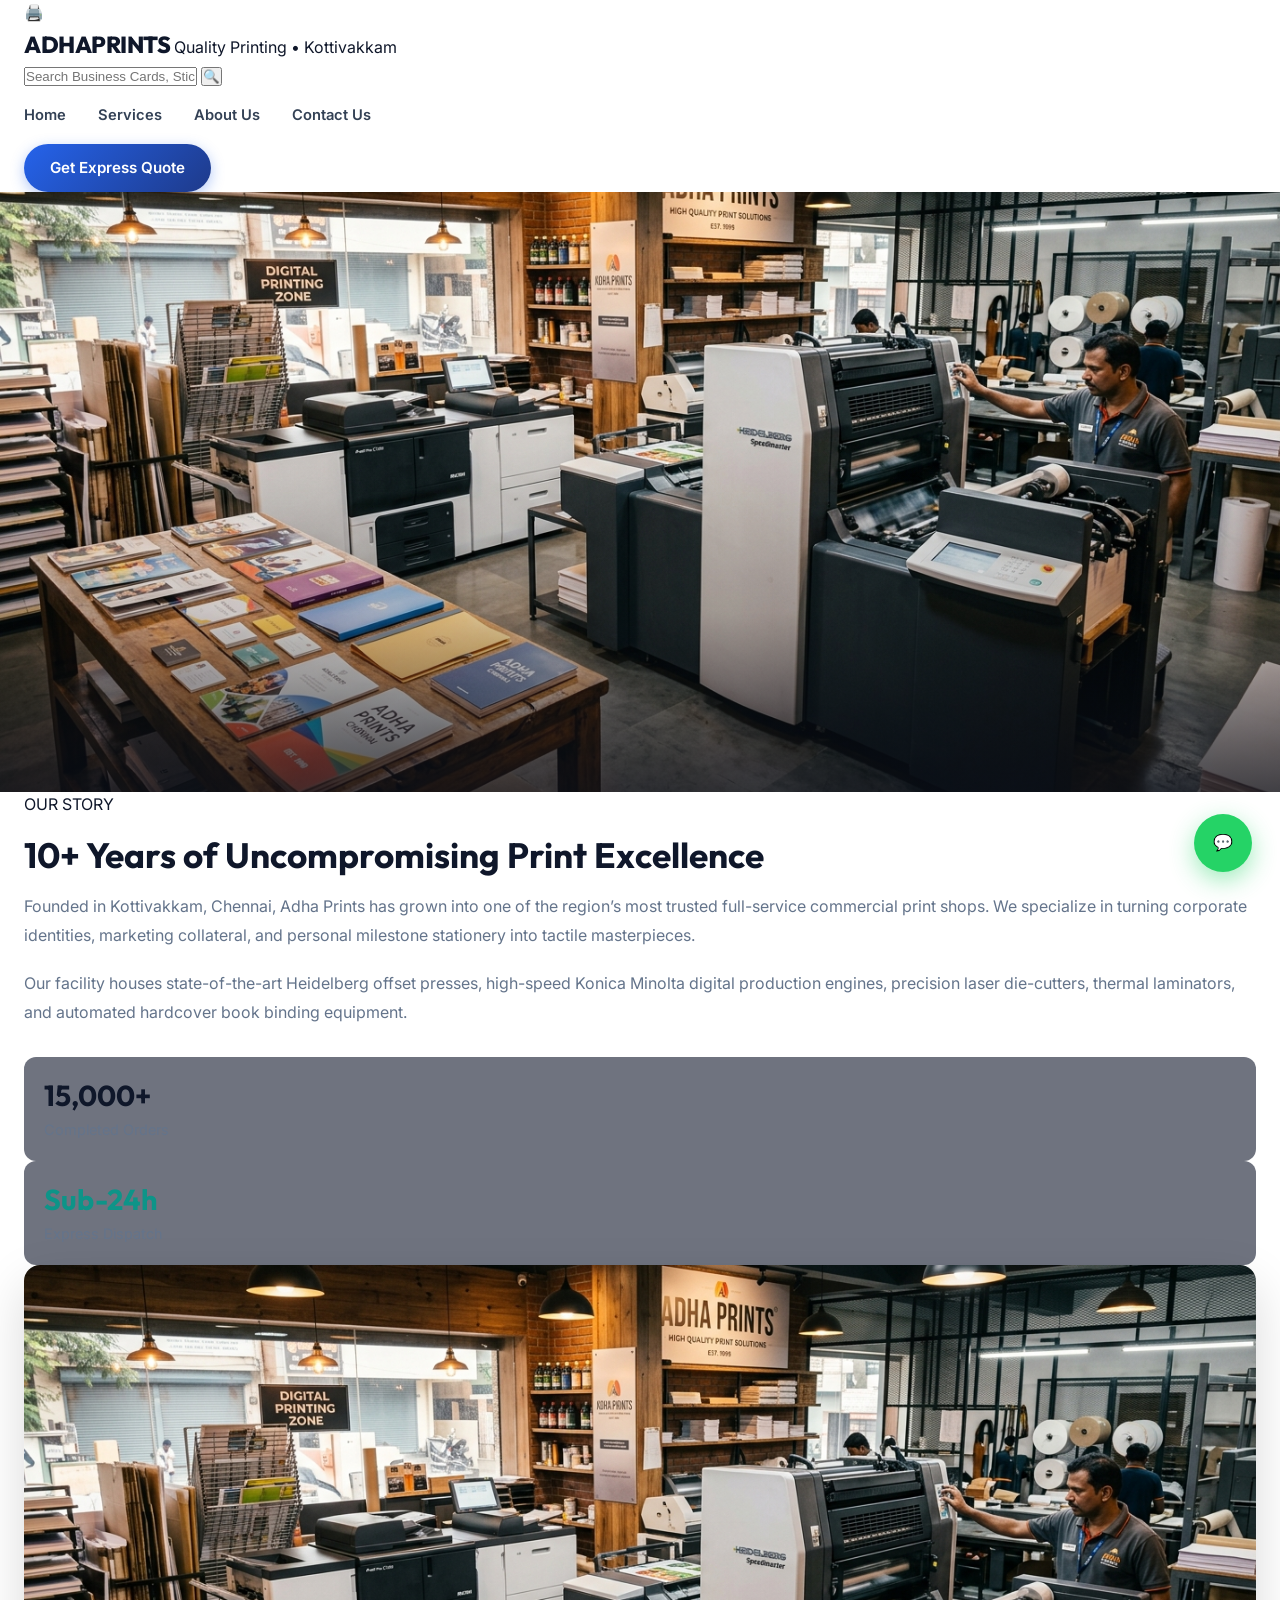
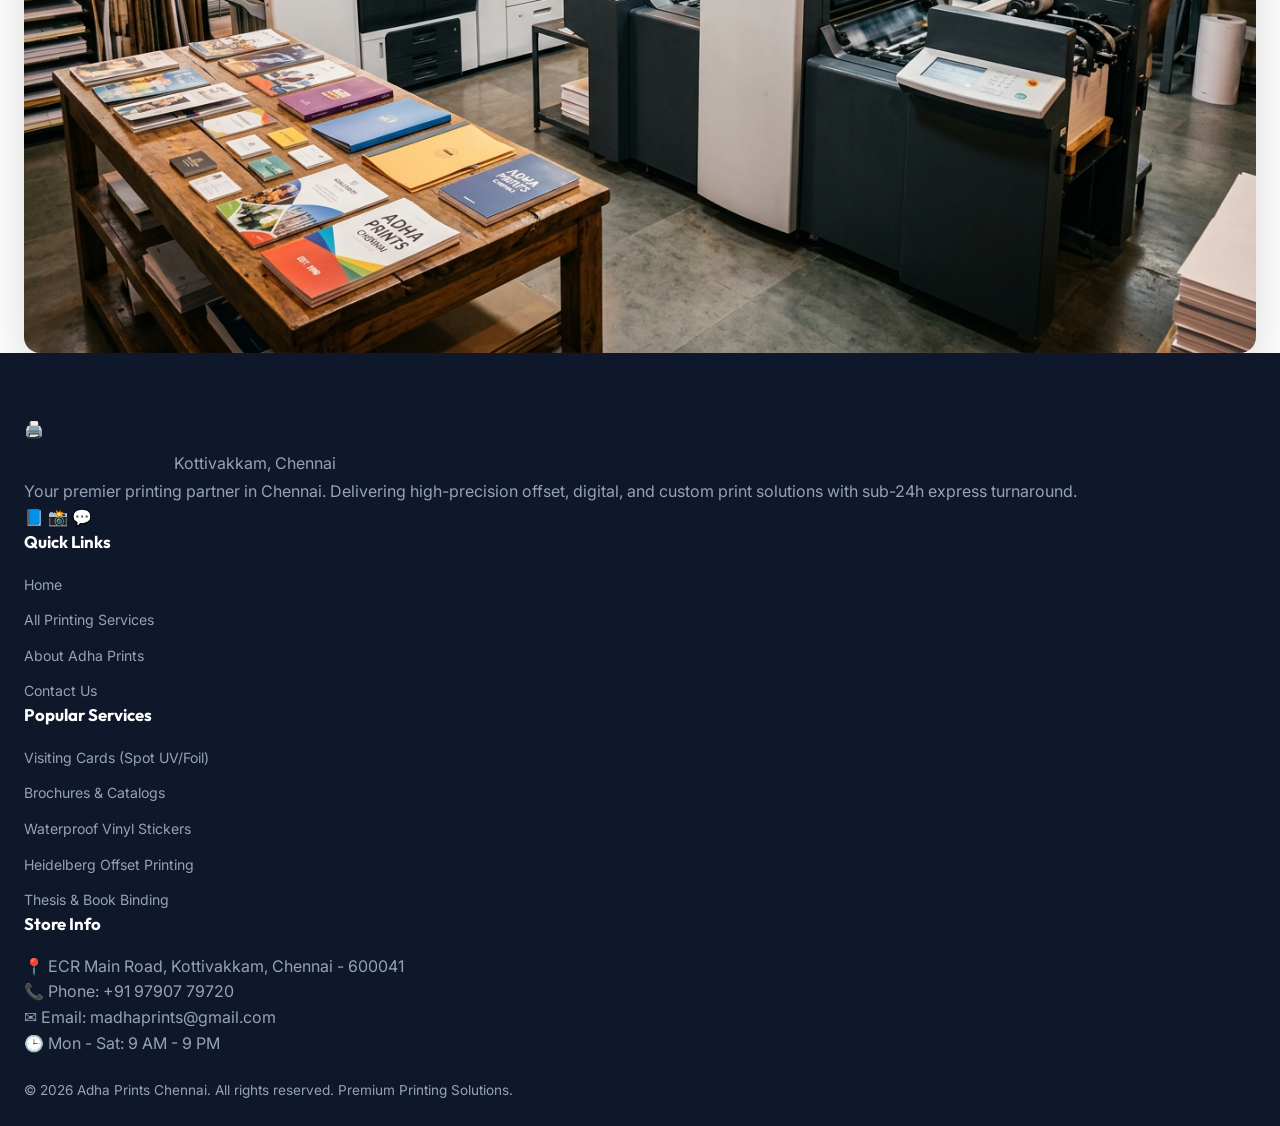
==== commit c657ca6d: "wertyuio" ====
--- a/about.html
+++ b/about.html
@@ -12,20 +12,6 @@
   <link rel="stylesheet" href="premium-animations.css">
 </head>
 <body>
-  <!-- Announcement Bar -->
-  <div class="top-bar">
-    <div class="container top-bar-content">
-      <div class="top-bar-left">
-        <span class="badge-express">✨ Special Offer</span>
-        <span>10% OFF on First Order | Use Code: <strong>PRINT10</strong></span>
-      </div>
-      <div class="top-bar-right">
-        <a href="tel:+919790779720">📞 +91 97907 79720</a>
-        <a href="mailto:madhaprints@gmail.com">✉️ madhaprints@gmail.com</a>
-        <span>📍 Kottivakkam, Chennai</span>
-      </div>
-    </div>
-  </div>
 
   <!-- Header & Navigation -->
   <header class="main-header">
@@ -53,7 +39,7 @@
       </nav>
 
       <div class="header-actions">
-        <button class="btn-account" id="loginModalBtn">👤 Login</button>
+
         <a href="contact.html" class="btn btn-primary btn-sparkle">Get Express Quote</a>
               <div class="mobile-menu-btn" id="mobile-menu-btn">
           <span></span><span></span><span></span>
--- a/styles.css
+++ b/styles.css
@@ -826,7 +826,7 @@
 }
 
 .featured-slider-wrapper:hover .featured-marquee-track {
-  animation-play-state: paused;
+  animation-play-state: running;
 }
 
 @keyframes marqueeTrackLoop {
@@ -1515,7 +1515,7 @@
 }
 
 .hero-services-marquee:hover .hero-marquee-track {
-  animation-play-state: paused;
+  animation-play-state: running;
 }
 
 @keyframes heroMarqueeScroll {
@@ -1802,3 +1802,55 @@
     font-size: 0.9rem !important;
   }
 }
+
+/* ═══ HERO ONLY IMAGE SECTION — RIGHT BELOW NAVIGATION ═══ */
+.hero-image-only {
+  width: 100%;
+  max-width: 100%;
+  min-height: calc(100vh - 120px);
+  background: #0b0f19;
+  position: relative;
+  overflow: hidden;
+  padding: 0;
+  margin: 0;
+  display: flex;
+  align-items: center;
+  justify-content: center;
+}
+
+.hero-image-container {
+  width: 100%;
+  height: 100%;
+  display: flex;
+  align-items: center;
+  justify-content: center;
+}
+
+.hero-full-banner-img {
+  width: 100%;
+  height: 100%;
+  min-height: calc(100vh - 120px);
+  max-width: 100%;
+  display: block;
+  object-fit: cover;
+  object-position: center;
+}
+
+@media (max-width: 768px) {
+  .hero-image-only {
+    min-height: auto;
+    height: auto;
+  }
+  .hero-full-banner-img {
+    min-height: auto;
+    height: auto;
+    object-fit: contain;
+  }
+}
+
+
+
+
+
+
+
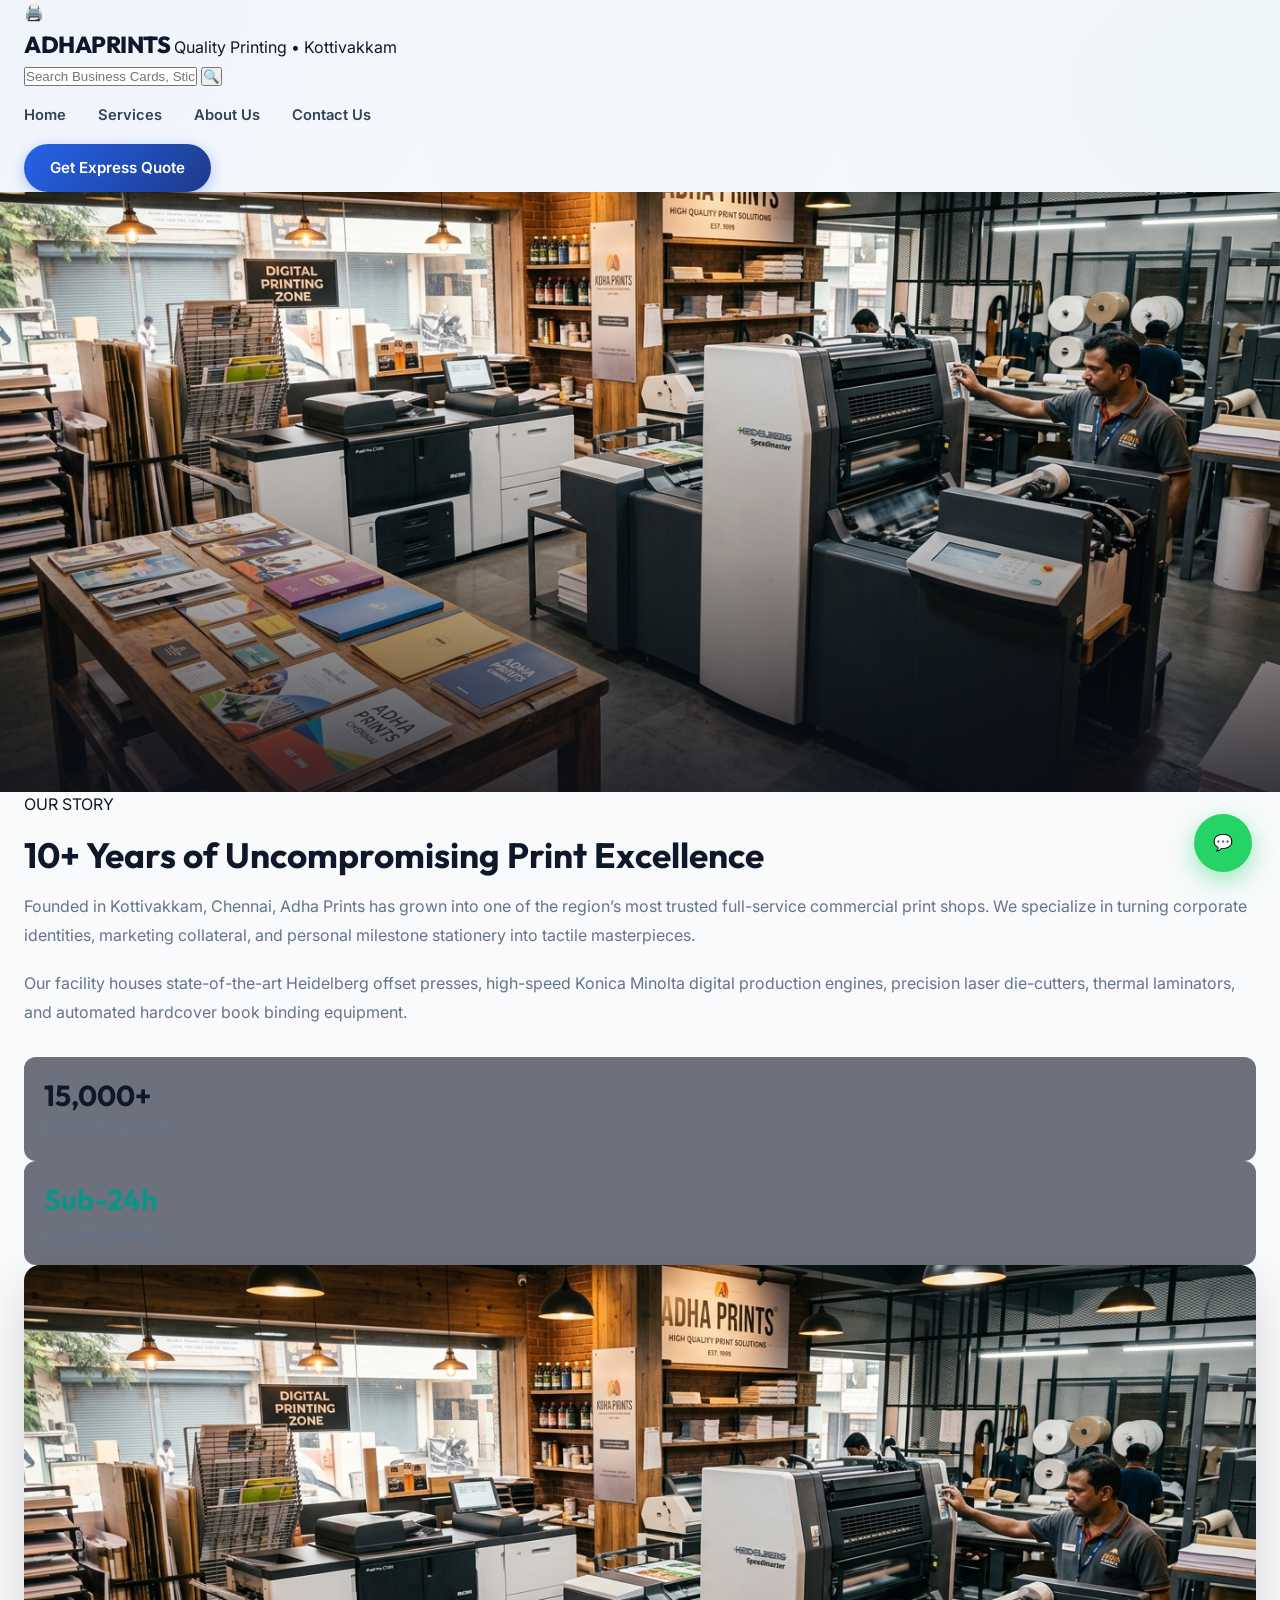
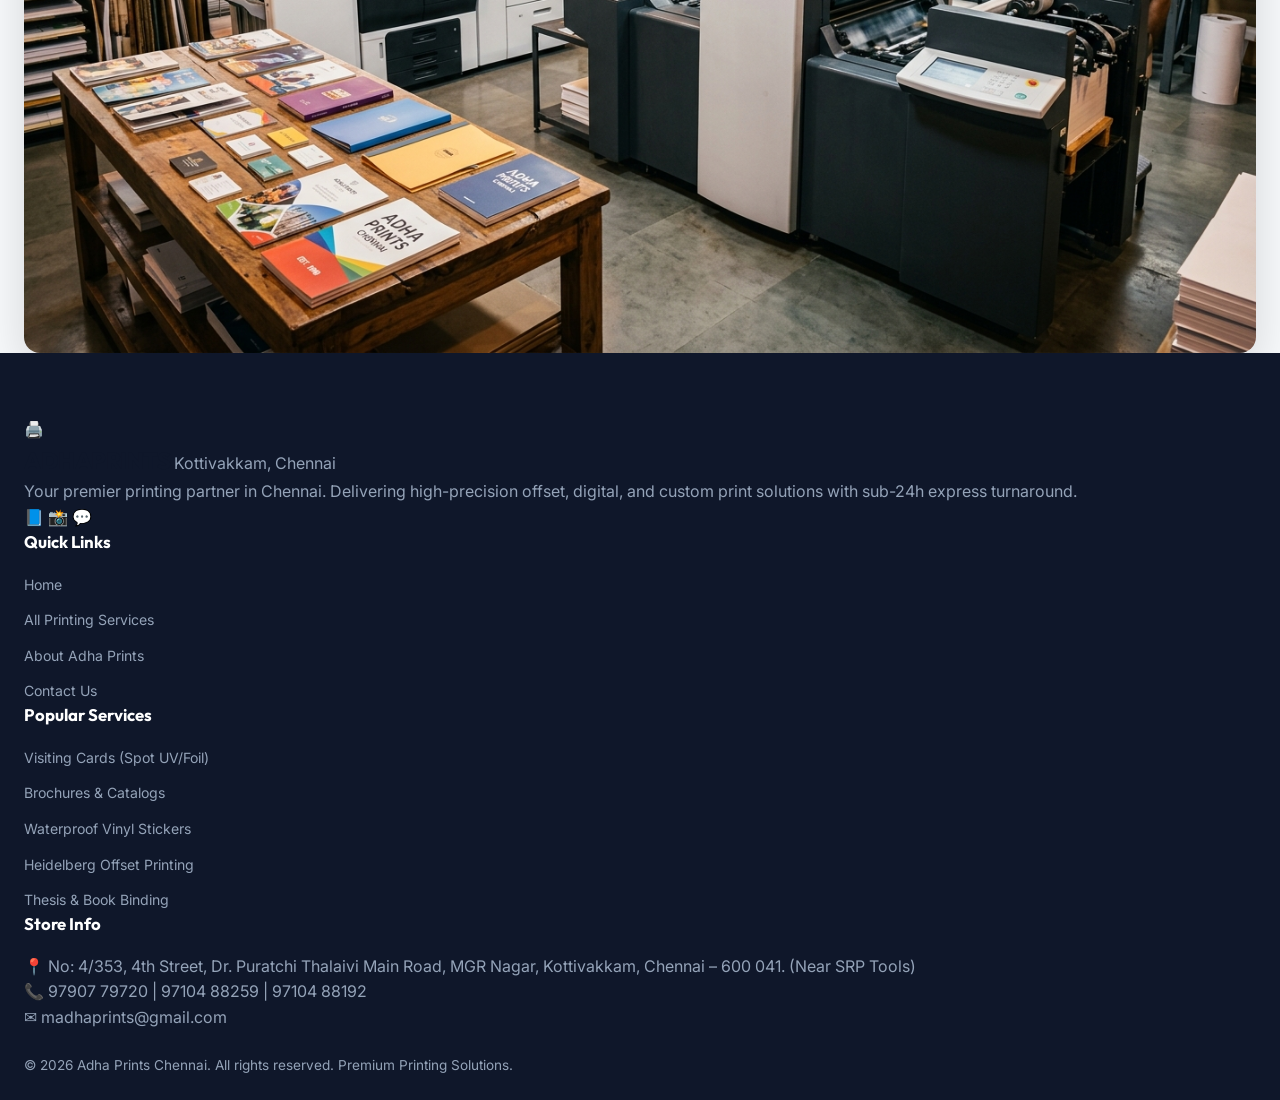
==== commit a8c51200: "hiiii" ====
--- a/about.html
+++ b/about.html
@@ -9,7 +9,6 @@
   <link rel="preconnect" href="https://fonts.gstatic.com" crossorigin>
   <link href="https://fonts.googleapis.com/css2?family=Caveat:wght@600;700&family=Inter:wght@300;400;500;600;700&family=Outfit:wght@400;500;600;700;800;900&family=Roboto:wght@400;500;700&display=swap" rel="stylesheet">
   <link rel="stylesheet" href="styles.css">
-  <link rel="stylesheet" href="premium-animations.css">
 </head>
 <body>
 
@@ -130,10 +129,9 @@
       </div>
       <div class="footer-col">
         <h4>Store Info</h4>
-        <p>📍 ECR Main Road, Kottivakkam, Chennai - 600041</p>
-        <p>📞 Phone: +91 97907 79720</p>
-        <p>✉️ Email: madhaprints@gmail.com</p>
-        <p>🕒 Mon - Sat: 9 AM - 9 PM</p>
+        <p>📍 No: 4/353, 4th Street, Dr. Puratchi Thalaivi Main Road, MGR Nagar, Kottivakkam, Chennai – 600 041. (Near SRP Tools)</p>
+        <p>📞 <a href="tel:9790779720">97907 79720</a> | <a href="tel:9710488259">97104 88259</a> | <a href="tel:9710488192">97104 88192</a></p>
+        <p>✉️ <a href="mailto:madhaprints@gmail.com">madhaprints@gmail.com</a></p>
       </div>
     </div>
     <div class="footer-bottom">
--- a/styles.css
+++ b/styles.css
@@ -1,3 +1,9 @@
+/* ==========================================================================
+   ADHA PRINTS — COMPLETE UNIFIED MASTER STYLESHEET
+   ========================================================================== */
+
+/* ═══ SECTION: css/variables.css ═══ */
+
 /* ══════════════════════════════════════════════════════════════════
    ADHA PRINTS — Inspired by theprintguy24.com (Ultra-Premium Theme)
    ══════════════════════════════════════════════════════════════════ */
@@ -42,6 +48,9 @@
   padding: 0;
 }
 
+
+/* ═══ SECTION: css/base.css ═══ */
+
 html {
   scroll-behavior: smooth;
   font-family: 'Inter', system-ui, -apple-system, sans-serif;
@@ -120,6 +129,69 @@
   transition: width 0.1s ease-out;
 }
 
+/* Buttons */
+.btn {
+  display: inline-flex;
+  align-items: center;
+  justify-content: center;
+  gap: 8px;
+  font-weight: 600;
+  font-size: 0.95rem;
+  padding: 12px 26px;
+  border-radius: var(--radius-full);
+  cursor: pointer;
+  transition: var(--transition);
+  border: none;
+}
+
+.btn-primary {
+  background: linear-gradient(135deg, var(--primary), var(--primary-dark));
+  color: #ffffff;
+  box-shadow: 0 4px 14px rgba(37,99,235,0.35);
+}
+
+.btn-primary:hover {
+  transform: translateY(-2px);
+  box-shadow: 0 6px 20px rgba(37,99,235,0.45);
+}
+
+.btn-whatsapp {
+  background: linear-gradient(135deg, var(--whatsapp), var(--whatsapp-dark));
+  color: #ffffff;
+  box-shadow: 0 4px 14px rgba(37,211,102,0.35);
+}
+
+.btn-whatsapp:hover {
+  transform: translateY(-2px);
+  box-shadow: 0 6px 20px rgba(37,211,102,0.45);
+}
+
+.btn-outline-light {
+  background: rgba(255,255,255,0.15);
+  color: #ffffff;
+  border: 1px solid rgba(255,255,255,0.3);
+  backdrop-filter: blur(8px);
+}
+
+.btn-outline-light:hover {
+  background: #ffffff;
+  color: #0f172a;
+}
+
+.btn-outline-dark {
+  background: transparent;
+  color: var(--primary);
+  border: 1.5px solid var(--primary);
+}
+
+.btn-outline-dark:hover {
+  background: var(--primary);
+  color: #ffffff;
+}
+
+
+/* ═══ SECTION: css/header.css ═══ */
+
 /* ═══ TOP ANNOUNCEMENT BAR ═══ */
 .top-announcement-bar {
   background: #0f172a;
@@ -164,9 +236,12 @@
 .site-header {
   position: sticky;
   top: 0;
-  background: #ffffff;
+  background: rgba(255, 255, 255, 0.88);
+  backdrop-filter: blur(16px);
+  -webkit-backdrop-filter: blur(16px);
   z-index: 1000;
-  box-shadow: 0 4px 20px rgba(0,0,0,0.06);
+  box-shadow: 0 4px 24px rgba(15, 23, 42, 0.05);
+  border-bottom: 1px solid rgba(226, 232, 240, 0.7);
   transition: var(--transition);
 }
 
@@ -389,9 +464,11 @@
 
 /* Sub Nav Menu */
 .sub-nav {
-  background: #f8fafc;
-  border-top: 1px solid #e2e8f0;
-  border-bottom: 1px solid #e2e8f0;
+  background: rgba(248, 250, 252, 0.85);
+  backdrop-filter: blur(12px);
+  -webkit-backdrop-filter: blur(12px);
+  border-top: 1px solid rgba(226, 232, 240, 0.6);
+  border-bottom: 1px solid rgba(226, 232, 240, 0.6);
 }
 
 .sub-nav-inner {
@@ -481,1139 +558,6 @@
   color: #0f172a;
   padding-bottom: 12px;
   border-bottom: 1px solid #f1f5f9;
-}
-
-/* Buttons */
-.btn {
-  display: inline-flex;
-  align-items: center;
-  justify-content: center;
-  gap: 8px;
-  font-weight: 600;
-  font-size: 0.95rem;
-  padding: 12px 26px;
-  border-radius: var(--radius-full);
-  cursor: pointer;
-  transition: var(--transition);
-  border: none;
-}
-
-.btn-primary {
-  background: linear-gradient(135deg, var(--primary), var(--primary-dark));
-  color: #ffffff;
-  box-shadow: 0 4px 14px rgba(37,99,235,0.35);
-}
-
-.btn-primary:hover {
-  transform: translateY(-2px);
-  box-shadow: 0 6px 20px rgba(37,99,235,0.45);
-}
-
-.btn-whatsapp {
-  background: linear-gradient(135deg, var(--whatsapp), var(--whatsapp-dark));
-  color: #ffffff;
-  box-shadow: 0 4px 14px rgba(37,211,102,0.35);
-}
-
-.btn-whatsapp:hover {
-  transform: translateY(-2px);
-  box-shadow: 0 6px 20px rgba(37,211,102,0.45);
-}
-
-.btn-outline-light {
-  background: rgba(255,255,255,0.15);
-  color: #ffffff;
-  border: 1px solid rgba(255,255,255,0.3);
-  backdrop-filter: blur(8px);
-}
-
-.btn-outline-light:hover {
-  background: #ffffff;
-  color: #0f172a;
-}
-
-.btn-outline-dark {
-  background: transparent;
-  color: var(--primary);
-  border: 1.5px solid var(--primary);
-}
-
-.btn-outline-dark:hover {
-  background: var(--primary);
-  color: #ffffff;
-}
-
-/* ═══ 5 FEATURE HIGHLIGHTS BAR ═══ */
-.features-bar-section {
-  background: #ffffff;
-  padding: 24px 0;
-  border-bottom: 1px solid var(--border-light);
-}
-
-.features-grid {
-  display: grid;
-  grid-template-columns: repeat(auto-fit, minmax(220px, 1fr));
-  gap: 20px;
-}
-
-.feature-item {
-  display: flex;
-  align-items: center;
-  gap: 14px;
-  padding: 12px 16px;
-  background: #f8fafc;
-  border-radius: var(--radius-md);
-  border: 1px solid #e2e8f0;
-  transition: var(--transition);
-}
-
-.feature-item:hover {
-  transform: translateY(-3px);
-  border-color: var(--primary);
-  box-shadow: var(--shadow-sm);
-}
-
-.feature-icon {
-  width: 44px;
-  height: 44px;
-  border-radius: 12px;
-  background: rgba(37, 99, 235, 0.1);
-  color: var(--primary);
-  display: flex;
-  align-items: center;
-  justify-content: center;
-  flex-shrink: 0;
-}
-
-.feature-text {
-  display: flex;
-  flex-direction: column;
-}
-
-.feature-text strong {
-  font-size: 0.92rem;
-  font-weight: 700;
-  color: #0f172a;
-}
-
-.feature-text span {
-  font-size: 0.78rem;
-  color: var(--text-muted);
-}
-
-/* ═══ PROMO BANNERS GRID ═══ */
-.promo-banners-section {
-  background: #f8fafc;
-}
-
-.banners-grid {
-  display: grid;
-  grid-template-columns: repeat(12, 1fr);
-  gap: 24px;
-}
-
-.banner-card {
-  position: relative;
-  border-radius: var(--radius-lg);
-  overflow: hidden;
-  background-size: cover;
-  background-position: center;
-  padding: 40px;
-  min-height: 280px;
-  display: flex;
-  align-items: flex-end;
-  box-shadow: var(--shadow-md);
-  transition: var(--transition);
-}
-
-.banner-card:hover {
-  transform: translateY(-5px);
-  box-shadow: var(--shadow-lg);
-}
-
-.banner-large { grid-column: span 8; min-height: 360px; }
-.banner-tall { grid-column: span 4; min-height: 360px; }
-.banner-wide { grid-column: span 12; min-height: 220px; }
-
-.banner-content {
-  position: relative;
-  z-index: 2;
-  color: #ffffff;
-  max-width: 580px;
-}
-
-.banner-tag {
-  display: inline-block;
-  background: rgba(255,255,255,0.2);
-  backdrop-filter: blur(10px);
-  padding: 4px 12px;
-  border-radius: var(--radius-full);
-  font-size: 0.75rem;
-  font-weight: 700;
-  letter-spacing: 0.05em;
-  margin-bottom: 12px;
-  text-transform: uppercase;
-}
-
-.banner-title {
-  font-size: clamp(1.5rem, 2.5vw, 2.1rem);
-  color: #ffffff;
-  margin-bottom: 10px;
-}
-
-.banner-desc {
-  font-size: 0.95rem;
-  color: rgba(255,255,255,0.85);
-  margin-bottom: 20px;
-}
-
-.banner-btn {
-  padding: 10px 22px !important;
-  font-size: 0.88rem !important;
-}
-
-/* ═══ POPULAR CATEGORIES CAROUSEL ═══ */
-.popular-categories-section { background: #ffffff; }
-
-.animated-heading-wrapper { margin-bottom: 12px; }
-
-.animated-title {
-  font-size: clamp(2rem, 3.8vw, 2.75rem);
-  font-weight: 800;
-}
-
-.highlight-underline {
-  position: relative;
-  display: inline-block;
-  color: var(--primary);
-}
-
-.highlight-underline svg {
-  position: absolute;
-  bottom: -10px;
-  left: 0;
-  width: 100%;
-  height: 18px;
-  stroke: var(--accent);
-  stroke-width: 8;
-  fill: none;
-}
-
-.categories-carousel-wrapper { margin-top: 40px; }
-
-.categories-grid-cards {
-  display: grid;
-  grid-template-columns: repeat(auto-fill, minmax(260px, 1fr));
-  gap: 24px;
-}
-
-.category-card {
-  background: #ffffff;
-  border: 1px solid var(--border-light);
-  border-radius: var(--radius-md);
-  overflow: hidden;
-  transition: var(--transition);
-  box-shadow: var(--shadow-sm);
-  display: flex;
-  flex-direction: column;
-}
-
-.category-card:hover {
-  transform: translateY(-6px);
-  box-shadow: var(--shadow-md);
-  border-color: var(--primary);
-}
-
-.category-card-img {
-  position: relative;
-  width: 100%;
-  height: 200px;
-  overflow: hidden;
-  background: #f1f5f9;
-}
-
-.category-card-img img {
-  width: 100%;
-  height: 100%;
-  object-fit: cover;
-  transition: transform 0.6s ease;
-}
-
-.category-card:hover .category-card-img img {
-  transform: scale(1.08);
-}
-
-.category-badge {
-  position: absolute;
-  top: 14px;
-  right: 14px;
-  background: rgba(15, 23, 42, 0.75);
-  backdrop-filter: blur(8px);
-  color: #fff;
-  padding: 4px 10px;
-  border-radius: var(--radius-full);
-  font-size: 0.75rem;
-  font-weight: 600;
-}
-
-.category-card-body {
-  padding: 20px;
-  display: flex;
-  flex-direction: column;
-  flex: 1;
-}
-
-.category-title { font-size: 1.15rem; margin-bottom: 8px; }
-
-.category-desc {
-  font-size: 0.88rem;
-  color: var(--text-muted);
-  margin-bottom: 16px;
-  flex: 1;
-}
-
-.category-explore {
-  font-size: 0.85rem !important;
-  padding: 8px 16px !important;
-  align-self: flex-start;
-}
-
-/* ═══ POPULAR PRINTING — CONTINUOUS MARQUEE ═══ */
-.featured-marquee-section {
-  background: #f8fafc;
-  overflow: hidden;
-}
-
-.filter-container {
-  display: flex;
-  justify-content: center;
-  flex-wrap: wrap;
-  gap: 10px;
-  margin-bottom: 32px;
-}
-
-.filter-btn {
-  background: #ffffff;
-  border: 1px solid #cbd5e1;
-  padding: 8px 20px;
-  border-radius: var(--radius-full);
-  font-weight: 600;
-  font-size: 0.88rem;
-  color: #334155;
-  cursor: pointer;
-  transition: var(--transition);
-}
-
-.filter-btn.active, .filter-btn:hover {
-  background: var(--primary);
-  color: #ffffff;
-  border-color: var(--primary);
-  box-shadow: 0 4px 12px rgba(37,99,235,0.25);
-}
-
-.featured-slider-wrapper {
-  overflow: hidden;
-  width: 100%;
-  position: relative;
-  padding: 10px 0;
-}
-
-.featured-marquee-track {
-  display: flex;
-  width: max-content;
-  gap: 24px;
-  animation: marqueeTrackLoop 30s linear infinite;
-}
-
-.featured-slider-wrapper:hover .featured-marquee-track {
-  animation-play-state: running;
-}
-
-@keyframes marqueeTrackLoop {
-  0% { transform: translateX(0); }
-  100% { transform: translateX(-50%); }
-}
-
-.featured-slider {
-  display: flex;
-  gap: 24px;
-}
-
-.featured-card {
-  width: 280px;
-  flex-shrink: 0;
-  background: #ffffff;
-  border-radius: var(--radius-md);
-  border: 1px solid var(--border-light);
-  overflow: hidden;
-  box-shadow: var(--shadow-sm);
-  transition: var(--transition);
-}
-
-.featured-card:hover {
-  transform: translateY(-6px);
-  box-shadow: var(--shadow-md);
-}
-
-.featured-card-img {
-  position: relative;
-  width: 100%;
-  height: 180px;
-  overflow: hidden;
-  background: #f1f5f9;
-}
-
-.featured-card-img img {
-  width: 100%;
-  height: 100%;
-  object-fit: cover;
-  transition: transform 0.5s ease;
-}
-
-.featured-card:hover .featured-card-img img {
-  transform: scale(1.06);
-}
-
-.featured-badge {
-  position: absolute;
-  top: 12px;
-  left: 12px;
-  background: var(--primary);
-  color: #fff;
-  padding: 4px 10px;
-  border-radius: 4px;
-  font-size: 0.72rem;
-  font-weight: 700;
-}
-
-.featured-card-content { padding: 16px; }
-
-.featured-card-content h4 { font-size: 1.05rem; margin-bottom: 6px; }
-
-.featured-card-content p {
-  font-size: 0.82rem;
-  color: var(--text-muted);
-  margin-bottom: 14px;
-  display: -webkit-box;
-  -webkit-line-clamp: 2;
-  -webkit-box-orient: vertical;
-  overflow: hidden;
-}
-
-/* ═══ ALL PRODUCTS GRID ═══ */
-.products-grid {
-  display: grid;
-  grid-template-columns: repeat(auto-fill, minmax(280px, 1fr));
-  gap: 28px;
-}
-
-.product-card {
-  background: #ffffff;
-  border: 1px solid var(--border-light);
-  border-radius: var(--radius-md);
-  overflow: hidden;
-  box-shadow: var(--shadow-sm);
-  transition: var(--transition);
-  display: flex;
-  flex-direction: column;
-}
-
-.product-card:hover {
-  transform: translateY(-8px);
-  box-shadow: var(--shadow-md);
-  border-color: var(--primary);
-}
-
-.product-card-image {
-  position: relative;
-  width: 100%;
-  height: 210px;
-  overflow: hidden;
-  background: #f1f5f9;
-}
-
-.product-card-image img {
-  width: 100%;
-  height: 100%;
-  object-fit: cover;
-  transition: transform 0.6s ease;
-}
-
-.product-card:hover .product-card-image img {
-  transform: scale(1.08);
-}
-
-.product-tag {
-  position: absolute;
-  top: 12px;
-  left: 12px;
-  background: rgba(15, 23, 42, 0.8);
-  backdrop-filter: blur(8px);
-  color: #fff;
-  padding: 4px 10px;
-  border-radius: 4px;
-  font-size: 0.75rem;
-  font-weight: 700;
-}
-
-.product-card-body {
-  padding: 20px;
-  display: flex;
-  flex-direction: column;
-  flex: 1;
-}
-
-.product-card-title { font-size: 1.15rem; margin-bottom: 8px; }
-
-.product-card-desc {
-  font-size: 0.88rem;
-  color: var(--text-muted);
-  margin-bottom: 18px;
-  flex: 1;
-}
-
-/* ═══ PROCESS STEPS SHOWCASE (WITH VISUAL STEP IMAGES) ═══ */
-.process-showcase { background: #ffffff; }
-
-.process-steps-grid {
-  display: grid;
-  grid-template-columns: repeat(auto-fill, minmax(260px, 1fr));
-  gap: 24px;
-}
-
-.process-card {
-  background: #ffffff;
-  border: 1px solid var(--border-light);
-  border-radius: var(--radius-md);
-  overflow: hidden;
-  box-shadow: var(--shadow-sm);
-  transition: var(--transition);
-  display: flex;
-  flex-direction: column;
-}
-
-.process-card:hover {
-  transform: translateY(-6px);
-  border-color: var(--primary);
-  box-shadow: var(--shadow-md);
-}
-
-.process-card-image {
-  position: relative;
-  width: 100%;
-  height: 180px;
-  overflow: hidden;
-  background: #f1f5f9;
-}
-
-.process-card-image img {
-  width: 100%;
-  height: 100%;
-  object-fit: cover;
-  transition: transform 0.5s ease;
-}
-
-.process-card:hover .process-card-image img {
-  transform: scale(1.08);
-}
-
-.step-num-badge {
-  position: absolute;
-  top: 12px;
-  left: 12px;
-  background: var(--primary);
-  color: #ffffff;
-  font-family: 'Outfit', sans-serif;
-  font-size: 0.85rem;
-  font-weight: 800;
-  padding: 4px 12px;
-  border-radius: var(--radius-full);
-  box-shadow: 0 4px 10px rgba(37,99,235,0.35);
-}
-
-.process-card-content {
-  padding: 20px;
-}
-
-.process-card-content h3 {
-  font-size: 1.15rem;
-  margin-bottom: 8px;
-}
-
-.process-card-content p {
-  font-size: 0.88rem;
-  color: var(--text-muted);
-}
-
-/* ═══ TRANSFORMATION BEFORE/AFTER SLIDER (Fixed Responsiveness) ═══ */
-.transformation-section { background: #f8fafc; }
-
-.comparison-container {
-  position: relative;
-  width: 100%;
-  max-width: 900px;
-  height: 440px;
-  margin: 0 auto;
-  border-radius: var(--radius-lg);
-  overflow: hidden;
-  box-shadow: var(--shadow-lg);
-  user-select: none;
-  cursor: ew-resize;
-}
-
-.comparison-after, .comparison-before {
-  position: absolute;
-  inset: 0;
-}
-
-.comparison-after img, .comparison-before img {
-  position: absolute;
-  top: 0;
-  left: 0;
-  width: 100%;
-  height: 100%;
-  object-fit: cover;
-}
-
-.comparison-before {
-  width: 50%;
-  overflow: hidden;
-  border-right: 2px solid #ffffff;
-  z-index: 2;
-}
-
-.comp-badge {
-  position: absolute;
-  top: 20px;
-  padding: 6px 14px;
-  border-radius: var(--radius-full);
-  font-size: 0.8rem;
-  font-weight: 700;
-  backdrop-filter: blur(10px);
-  z-index: 5;
-}
-
-.badge-after { right: 20px; background: rgba(37,99,235,0.85); color: #fff; }
-.badge-before { left: 20px; background: rgba(15,23,42,0.85); color: #fff; }
-
-.comparison-slider {
-  position: absolute;
-  top: 0;
-  bottom: 0;
-  left: 50%;
-  width: 4px;
-  background: #ffffff;
-  transform: translateX(-50%);
-  z-index: 10;
-}
-
-.slider-handle {
-  position: absolute;
-  top: 50%;
-  left: 50%;
-  transform: translate(-50%, -50%);
-  width: 40px;
-  height: 40px;
-  background: #ffffff;
-  color: #0f172a;
-  border-radius: 50%;
-  display: flex;
-  align-items: center;
-  justify-content: center;
-  font-weight: 800;
-  box-shadow: 0 4px 14px rgba(0,0,0,0.3);
-}
-
-/* ═══ CALCULATOR ═══ */
-.calculator-section { background: #ffffff; }
-
-.calculator-card {
-  background: linear-gradient(135deg, #0f172a, #1e293b);
-  border-radius: var(--radius-lg);
-  padding: 48px;
-  color: #ffffff;
-  box-shadow: var(--shadow-lg);
-}
-
-.calculator-card .section-title { color: #ffffff; }
-.calculator-card .section-subtitle { color: #94a3b8; }
-
-.calc-grid {
-  display: grid;
-  grid-template-columns: repeat(auto-fit, minmax(260px, 1fr));
-  gap: 24px;
-  margin-bottom: 32px;
-}
-
-.calc-group { display: flex; flex-direction: column; gap: 8px; }
-
-.calc-label {
-  font-size: 0.9rem;
-  font-weight: 600;
-  color: #cbd5e1;
-}
-
-.calc-select {
-  background: #1e293b;
-  border: 1px solid #334155;
-  color: #ffffff;
-  padding: 12px 16px;
-  border-radius: var(--radius-md);
-  font-size: 0.95rem;
-  outline: none;
-  transition: var(--transition);
-}
-
-.calc-select:focus {
-  border-color: var(--primary);
-  box-shadow: 0 0 0 3px rgba(37,99,235,0.3);
-}
-
-.calc-action-bar {
-  display: flex;
-  align-items: center;
-  justify-content: space-between;
-  flex-wrap: wrap;
-  gap: 20px;
-  padding-top: 24px;
-  border-top: 1px solid #334155;
-}
-
-.calc-info-note span { color: #94a3b8; font-size: 0.9rem; }
-
-/* ═══ ABOUT STORE ═══ */
-.about-section { background: #f8fafc; }
-
-.about-grid {
-  display: grid;
-  grid-template-columns: 1fr 1fr;
-  gap: 48px;
-  align-items: center;
-}
-
-.about-lead {
-  font-size: 1.1rem;
-  font-weight: 600;
-  color: #334155;
-  margin-bottom: 16px;
-}
-
-.store-info-box {
-  margin-top: 32px;
-  display: flex;
-  flex-direction: column;
-  gap: 16px;
-}
-
-.info-item {
-  display: flex;
-  align-items: flex-start;
-  gap: 14px;
-  background: #ffffff;
-  padding: 14px 18px;
-  border-radius: var(--radius-md);
-  border: 1px solid #e2e8f0;
-}
-
-.info-icon { font-size: 1.3rem; }
-
-.about-image-card {
-  position: relative;
-  border-radius: var(--radius-lg);
-  overflow: hidden;
-  box-shadow: var(--shadow-lg);
-}
-
-.experience-badge {
-  position: absolute;
-  bottom: 24px;
-  left: 24px;
-  background: rgba(15,23,42,0.85);
-  backdrop-filter: blur(10px);
-  color: #ffffff;
-  padding: 14px 24px;
-  border-radius: var(--radius-md);
-  display: flex;
-  flex-direction: column;
-}
-
-.exp-number {
-  font-family: 'Outfit', sans-serif;
-  font-size: 1.8rem;
-  font-weight: 800;
-  color: var(--accent);
-}
-
-.exp-label { font-size: 0.8rem; font-weight: 600; }
-
-/* ═══ FOOTER & FLOATING WHATSAPP ═══ */
-.site-footer {
-  background: #0f172a;
-  color: #94a3b8;
-  padding-top: 64px;
-}
-
-.footer-inner {
-  display: grid;
-  grid-template-columns: 2fr 1fr 1fr 1.2fr;
-  gap: 40px;
-  padding-bottom: 48px;
-  border-bottom: 1px solid #1e293b;
-}
-
-.footer-logo {
-  font-family: 'Outfit', sans-serif;
-  font-size: 1.5rem;
-  font-weight: 800;
-  color: #ffffff;
-  margin-bottom: 14px;
-}
-
-.footer-desc { font-size: 0.88rem; margin-bottom: 20px; line-height: 1.6; }
-.footer-contact p { font-size: 0.85rem; margin-bottom: 8px; }
-
-.footer-col h4 {
-  color: #ffffff;
-  font-size: 1.05rem;
-  margin-bottom: 20px;
-}
-
-.footer-col ul {
-  list-style: none;
-  display: flex;
-  flex-direction: column;
-  gap: 10px;
-}
-
-.footer-col ul a { font-size: 0.88rem; transition: var(--transition); }
-.footer-col ul a:hover { color: #ffffff; padding-left: 4px; }
-
-.hours-text { font-size: 0.88rem; margin-bottom: 10px; }
-
-.footer-pay-badges {
-  display: flex;
-  gap: 8px;
-  flex-wrap: wrap;
-  margin-top: 16px;
-}
-
-.pay-tag {
-  background: #1e293b;
-  color: #cbd5e1;
-  padding: 4px 10px;
-  border-radius: 4px;
-  font-size: 0.75rem;
-  font-weight: 600;
-}
-
-.footer-bottom { padding: 24px 0; font-size: 0.85rem; }
-
-.bottom-inner {
-  display: flex;
-  justify-content: space-between;
-  align-items: center;
-  flex-wrap: wrap;
-  gap: 16px;
-}
-
-.back-to-top {
-  background: #1e293b;
-  color: #ffffff;
-  border: none;
-  padding: 8px 16px;
-  border-radius: var(--radius-full);
-  font-weight: 600;
-  cursor: pointer;
-  transition: var(--transition);
-}
-
-.back-to-top:hover { background: var(--primary); }
-
-/* Floating WhatsApp */
-.floating-whatsapp {
-  position: fixed;
-  bottom: 28px;
-  right: 28px;
-  width: 58px;
-  height: 58px;
-  background: var(--whatsapp);
-  color: #ffffff;
-  border-radius: 50%;
-  display: flex;
-  align-items: center;
-  justify-content: center;
-  box-shadow: 0 8px 24px rgba(37,211,102,0.45);
-  z-index: 1500;
-  transition: var(--transition);
-  animation: pulseWa 2s infinite;
-}
-
-.floating-whatsapp:hover { transform: scale(1.1); }
-
-.floating-tooltip {
-  position: absolute;
-  right: 70px;
-  background: #0f172a;
-  color: #ffffff;
-  padding: 6px 14px;
-  border-radius: var(--radius-full);
-  font-size: 0.8rem;
-  font-weight: 600;
-  white-space: nowrap;
-  opacity: 0;
-  pointer-events: none;
-  transition: var(--transition);
-}
-
-.floating-whatsapp:hover .floating-tooltip { opacity: 1; }
-
-@keyframes pulseWa {
-  0% { box-shadow: 0 0 0 0 rgba(37,211,102,0.6); }
-  70% { box-shadow: 0 0 0 16px rgba(37,211,102,0); }
-  100% { box-shadow: 0 0 0 0 rgba(37,211,102,0); }
-}
-
-/* Modals */
-.modal-overlay {
-  position: fixed;
-  top: 0;
-  left: 0;
-  width: 100vw;
-  height: 100vh;
-  background: rgba(15,23,42,0.75);
-  backdrop-filter: blur(8px);
-  z-index: 3000;
-  display: flex;
-  align-items: center;
-  justify-content: center;
-  padding: 24px;
-  opacity: 0;
-  pointer-events: none;
-  transition: opacity 0.3s ease;
-}
-
-.modal-overlay.active {
-  opacity: 1;
-  pointer-events: auto;
-}
-
-.modal-card {
-  background: #ffffff;
-  border-radius: var(--radius-lg);
-  width: 100%;
-  max-width: 440px;
-  padding: 36px;
-  position: relative;
-  box-shadow: var(--shadow-lg);
-}
-
-.modal-close {
-  position: absolute;
-  top: 18px;
-  right: 18px;
-  background: #f1f5f9;
-  border: none;
-  width: 32px;
-  height: 32px;
-  border-radius: 50%;
-  cursor: pointer;
-}
-
-.modal-subtitle {
-  font-size: 0.88rem;
-  color: var(--text-muted);
-  margin-bottom: 20px;
-}
-
-.form-group { margin-bottom: 16px; }
-
-.form-group label {
-  display: block;
-  font-size: 0.85rem;
-  font-weight: 600;
-  margin-bottom: 6px;
-}
-
-.form-input {
-  width: 100%;
-  padding: 10px 14px;
-  border: 1px solid var(--border-light);
-  border-radius: var(--radius-md);
-  outline: none;
-  font-size: 0.92rem;
-}
-
-.form-input:focus { border-color: var(--primary); }
-
-.full-width-btn { width: 100%; margin-top: 10px; }
-
-.modal-tabs {
-  display: flex;
-  gap: 12px;
-  margin-bottom: 20px;
-  border-bottom: 1px solid #e2e8f0;
-}
-
-.modal-tab {
-  background: none;
-  border: none;
-  padding: 8px 16px;
-  font-weight: 700;
-  color: var(--text-muted);
-  cursor: pointer;
-}
-
-.modal-tab.active {
-  color: var(--primary);
-  border-bottom: 2px solid var(--primary);
-}
-
-.modal-tab-content { display: none; }
-.modal-tab-content.active { display: block; }
-
-/* Responsive Adjustments */
-@media (max-width: 1024px) {
-  .banner-large, .banner-tall, .banner-wide { grid-column: span 12; }
-  .about-grid, .footer-inner { grid-template-columns: 1fr; }
-  .header-search-container { max-width: 300px; }
-}
-
-@media (max-width: 768px) {
-  .header-search-container { display: none; }
-  .nav-menu { display: none; }
-  .mobile-menu-btn { display: flex; }
-  .top-announcement-right { display: none; }
-  .top-announcement-inner { justify-content: center; text-align: center; }
-  .comparison-container { height: 280px; }
-}
-
-
-/* Ensure all product & process cards are 100% visible */
-.products-grid > *, .process-steps-grid > *, .stagger-children > * {
-  opacity: 1 !important;
-  transform: none !important;
-}
-
-
-
-/* ═══ HERO BOTTOM RUNNING MARQUEE BANNER ═══ */
-.hero-services-marquee {
-  background: #0b0f19;
-  border-top: 1px solid rgba(255, 255, 255, 0.1);
-  border-bottom: 1px solid rgba(255, 255, 255, 0.1);
-  overflow: hidden;
-  padding: 14px 0;
-  position: relative;
-  z-index: 20;
-  box-shadow: 0 6px 24px rgba(0,0,0,0.4);
-}
-
-.hero-marquee-track {
-  display: flex;
-  width: max-content;
-  animation: heroMarqueeScroll 28s linear infinite;
-}
-
-.hero-services-marquee:hover .hero-marquee-track {
-  animation-play-state: running;
-}
-
-@keyframes heroMarqueeScroll {
-  0% { transform: translateX(0); }
-  100% { transform: translateX(-50%); }
-}
-
-.hero-marquee-content {
-  display: flex;
-  align-items: center;
-  gap: 28px;
-  padding: 0 14px;
-}
-
-.marquee-item {
-  display: flex;
-  align-items: center;
-  gap: 10px;
-  color: #e2e8f0;
-  white-space: nowrap;
-  font-size: 0.92rem;
-  font-weight: 600;
-  padding: 8px 18px;
-  background: rgba(255, 255, 255, 0.06);
-  border: 1px solid rgba(255, 255, 255, 0.12);
-  border-radius: var(--radius-full);
-  transition: var(--transition);
-}
-
-.marquee-item:hover {
-  background: linear-gradient(135deg, var(--primary), var(--primary-dark));
-  border-color: var(--primary);
-  color: #ffffff;
-  transform: translateY(-2px);
-  box-shadow: 0 4px 12px rgba(37,99,235,0.4);
-}
-
-.m-icon {
-  font-size: 1.15rem;
-}
-
-.m-label {
-  letter-spacing: 0.02em;
-}
-
-
-.hero-bg img { opacity: 1 !important; visibility: visible !important; object-fit: cover !important; }
-
-
-/* ═══ HERO SECTION DISPLAY FIX ═══ */
-.hero, .hero-section {
-  position: relative !important;
-  width: 100% !important;
-  min-height: 82vh !important;
-  min-height: 600px !important;
-  background: #0f172a !important;
-  overflow: hidden !important;
-  display: flex !important;
-  align-items: flex-end !important;
-  justify-content: center !important;
-}
-
-.hero-bg {
-  position: absolute !important;
-  top: 0 !important;
-  left: 0 !important;
-  width: 100% !important;
-  height: 100% !important;
-  z-index: 1 !important;
-}
-
-.hero-bg img {
-  width: 100% !important;
-  height: 100% !important;
-  object-fit: cover !important;
-  object-position: center !important;
-  opacity: 1 !important;
-  visibility: visible !important;
-  display: block !important;
-}
-
-.hero-overlay {
-  position: absolute !important;
-  inset: 0 !important;
-  background: linear-gradient(to top, rgba(11, 15, 25, 0.8) 0%, rgba(11, 15, 25, 0.2) 40%, transparent 70%) !important;
-  z-index: 2 !important;
-  pointer-events: none !important;
-}
-
-
-/* ══════════════════════════════════════════════════════════════════
-   ADHA PRINTS — Ultra-Responsive Mobile & Tablet CSS Suite
-   ══════════════════════════════════════════════════════════════════ */
-
-/* Global Overflow Protection */
-html, body {
-  max-width: 100% !important;
-  overflow-x: hidden !important;
 }
 
 /* Mobile Navigation Drawer Styling */
@@ -1648,6 +592,1886 @@
   text-decoration: none !important;
 }
 
+
+/* ═══ SECTION: css/hero.css ═══ */
+
+/* ═══ 5 FEATURE HIGHLIGHTS BAR ═══ */
+.features-bar-section {
+  background: #ffffff;
+  padding: 24px 0;
+  border-bottom: 1px solid var(--border-light);
+}
+
+.features-grid {
+  display: grid;
+  grid-template-columns: repeat(auto-fit, minmax(220px, 1fr));
+  gap: 20px;
+}
+
+.feature-item {
+  display: flex;
+  align-items: center;
+  gap: 14px;
+  padding: 12px 16px;
+  background: #f8fafc;
+  border-radius: var(--radius-md);
+  border: 1px solid #e2e8f0;
+  transition: var(--transition);
+}
+
+.feature-item:hover {
+  transform: translateY(-3px);
+  border-color: var(--primary);
+  box-shadow: var(--shadow-sm);
+}
+
+.feature-icon {
+  width: 44px;
+  height: 44px;
+  border-radius: 12px;
+  background: rgba(37, 99, 235, 0.1);
+  color: var(--primary);
+  display: flex;
+  align-items: center;
+  justify-content: center;
+  flex-shrink: 0;
+}
+
+.feature-text {
+  display: flex;
+  flex-direction: column;
+}
+
+.feature-text strong {
+  font-size: 0.92rem;
+  font-weight: 700;
+  color: #0f172a;
+}
+
+.feature-text span {
+  font-size: 0.78rem;
+  color: var(--text-muted);
+}
+
+/* ═══ PROMO BANNERS GRID ═══ */
+.promo-banners-section {
+  background: #f8fafc;
+}
+
+.banners-grid {
+  display: grid;
+  grid-template-columns: repeat(12, 1fr);
+  gap: 24px;
+}
+
+.banner-card {
+  position: relative;
+  border-radius: var(--radius-lg);
+  overflow: hidden;
+  background-size: cover;
+  background-position: center;
+  padding: 40px;
+  min-height: 280px;
+  display: flex;
+  align-items: flex-end;
+  box-shadow: var(--shadow-md);
+  transition: var(--transition);
+}
+
+.banner-card:hover {
+  transform: translateY(-5px);
+  box-shadow: var(--shadow-lg);
+}
+
+.banner-large { grid-column: span 8; min-height: 360px; }
+.banner-tall { grid-column: span 4; min-height: 360px; }
+.banner-wide { grid-column: span 12; min-height: 220px; }
+
+.banner-content {
+  position: relative;
+  z-index: 2;
+  color: #ffffff;
+  max-width: 580px;
+}
+
+.banner-tag {
+  display: inline-block;
+  background: rgba(255,255,255,0.2);
+  backdrop-filter: blur(10px);
+  padding: 4px 12px;
+  border-radius: var(--radius-full);
+  font-size: 0.75rem;
+  font-weight: 700;
+  letter-spacing: 0.05em;
+  margin-bottom: 12px;
+  text-transform: uppercase;
+}
+
+.banner-title {
+  font-size: clamp(1.5rem, 2.5vw, 2.1rem);
+  color: #ffffff;
+  margin-bottom: 10px;
+}
+
+.banner-desc {
+  font-size: 0.95rem;
+  color: rgba(255,255,255,0.85);
+  margin-bottom: 20px;
+}
+
+.banner-btn {
+  padding: 10px 22px !important;
+  font-size: 0.88rem !important;
+}
+
+/* ═══ HERO BOTTOM RUNNING MARQUEE BANNER ═══ */
+.hero-services-marquee {
+  background: #0b0f19;
+  border-top: 1px solid rgba(255, 255, 255, 0.1);
+  border-bottom: 1px solid rgba(255, 255, 255, 0.1);
+  overflow: hidden;
+  padding: 14px 0;
+  position: relative;
+  z-index: 20;
+  box-shadow: 0 6px 24px rgba(0,0,0,0.4);
+}
+
+.hero-marquee-track {
+  display: flex;
+  width: max-content;
+  animation: heroMarqueeScroll 28s linear infinite;
+}
+
+.hero-services-marquee:hover .hero-marquee-track {
+  animation-play-state: running;
+}
+
+@keyframes heroMarqueeScroll {
+  0% { transform: translateX(0); }
+  100% { transform: translateX(-50%); }
+}
+
+.hero-marquee-content {
+  display: flex;
+  align-items: center;
+  gap: 28px;
+  padding: 0 14px;
+}
+
+.marquee-item {
+  display: flex;
+  align-items: center;
+  gap: 10px;
+  color: #e2e8f0;
+  white-space: nowrap;
+  font-size: 0.92rem;
+  font-weight: 600;
+  padding: 8px 18px;
+  background: rgba(255, 255, 255, 0.06);
+  border: 1px solid rgba(255, 255, 255, 0.12);
+  border-radius: var(--radius-full);
+  transition: var(--transition);
+}
+
+.marquee-item:hover {
+  background: linear-gradient(135deg, var(--primary), var(--primary-dark));
+  border-color: var(--primary);
+  color: #ffffff;
+  transform: translateY(-2px);
+  box-shadow: 0 4px 12px rgba(37,99,235,0.4);
+}
+
+.m-icon {
+  font-size: 1.15rem;
+}
+
+.m-label {
+  letter-spacing: 0.02em;
+}
+
+
+.hero-bg img { opacity: 1 !important; visibility: visible !important; object-fit: cover !important; }
+
+
+/* ═══ HERO SECTION DISPLAY FIX ═══ */
+.hero, .hero-section {
+  position: relative !important;
+  width: 100% !important;
+  min-height: 82vh !important;
+  min-height: 600px !important;
+  background: #0f172a !important;
+  overflow: hidden !important;
+  display: flex !important;
+  align-items: flex-end !important;
+  justify-content: center !important;
+}
+
+.hero-bg {
+  position: absolute !important;
+  top: 0 !important;
+  left: 0 !important;
+  width: 100% !important;
+  height: 100% !important;
+  z-index: 1 !important;
+}
+
+.hero-bg img {
+  width: 100% !important;
+  height: 100% !important;
+  object-fit: cover !important;
+  object-position: center !important;
+  opacity: 1 !important;
+  visibility: visible !important;
+  display: block !important;
+}
+
+.hero-overlay {
+  position: absolute !important;
+  inset: 0 !important;
+  background: linear-gradient(to top, rgba(11, 15, 25, 0.8) 0%, rgba(11, 15, 25, 0.2) 40%, transparent 70%) !important;
+  z-index: 2 !important;
+  pointer-events: none !important;
+}
+
+
+/* ═══ HERO ONLY IMAGE SECTION — RIGHT BELOW NAVIGATION ═══ */
+.hero-image-only {
+  width: 100%;
+  max-width: 100%;
+  min-height: auto;
+  background: #0b0f19;
+  position: relative;
+  overflow: hidden;
+  padding: 0;
+  margin: 0;
+  display: flex;
+  align-items: center;
+  justify-content: center;
+}
+
+.hero-image-container {
+  width: 100%;
+  height: auto;
+  position: relative;
+  display: flex;
+  align-items: center;
+  justify-content: center;
+}
+
+.hero-full-banner-img {
+  width: 100%;
+  height: auto;
+  max-width: 100%;
+  max-height: none;
+  min-height: auto;
+  display: block;
+  object-fit: contain;
+  object-position: center top;
+}
+
+@media (max-width: 768px) {
+  .hero-image-only {
+    min-height: auto;
+    height: auto;
+  }
+  .hero-full-banner-img {
+    min-height: auto;
+    height: auto;
+    object-fit: contain;
+  }
+}
+
+
+/* ═══ SECTION: css/categories.css ═══ */
+
+/* ═══ POPULAR CATEGORIES CAROUSEL ═══ */
+.popular-categories-section { background: #ffffff; }
+
+.animated-heading-wrapper { margin-bottom: 12px; }
+
+.animated-title {
+  font-size: clamp(2rem, 3.8vw, 2.75rem);
+  font-weight: 800;
+}
+
+.highlight-underline {
+  position: relative;
+  display: inline-block;
+  color: var(--primary);
+}
+
+.highlight-underline svg {
+  position: absolute;
+  bottom: -10px;
+  left: 0;
+  width: 100%;
+  height: 18px;
+  stroke: var(--accent);
+  stroke-width: 8;
+  fill: none;
+}
+
+.categories-carousel-wrapper { margin-top: 40px; }
+
+.categories-grid-cards {
+  display: grid;
+  grid-template-columns: repeat(auto-fill, minmax(260px, 1fr));
+  gap: 24px;
+}
+
+.category-card {
+  background: #ffffff;
+  border: 1px solid var(--border-light);
+  border-radius: var(--radius-md);
+  overflow: hidden;
+  transition: var(--transition);
+  box-shadow: var(--shadow-sm);
+  display: flex;
+  flex-direction: column;
+}
+
+.category-card:hover {
+  transform: translateY(-6px);
+  box-shadow: var(--shadow-md);
+  border-color: var(--primary);
+}
+
+.category-card-img {
+  position: relative;
+  width: 100%;
+  height: 200px;
+  overflow: hidden;
+  background: #f1f5f9;
+}
+
+.category-card-img img {
+  width: 100%;
+  height: 100%;
+  object-fit: cover;
+  transition: transform 0.6s ease;
+}
+
+.category-card:hover .category-card-img img {
+  transform: scale(1.08);
+}
+
+.category-badge {
+  position: absolute;
+  top: 14px;
+  right: 14px;
+  background: rgba(15, 23, 42, 0.75);
+  backdrop-filter: blur(8px);
+  color: #fff;
+  padding: 4px 10px;
+  border-radius: var(--radius-full);
+  font-size: 0.75rem;
+  font-weight: 600;
+}
+
+.category-card-body {
+  padding: 20px;
+  display: flex;
+  flex-direction: column;
+  flex: 1;
+}
+
+.category-title { font-size: 1.15rem; margin-bottom: 8px; }
+
+.category-desc {
+  font-size: 0.88rem;
+  color: var(--text-muted);
+  margin-bottom: 16px;
+  flex: 1;
+}
+
+.category-explore {
+  font-size: 0.85rem !important;
+  padding: 8px 16px !important;
+  align-self: flex-start;
+}
+
+/* ═══ POPULAR PRINTING — CONTINUOUS MARQUEE ═══ */
+.featured-marquee-section {
+  background: #f8fafc;
+  overflow: hidden;
+}
+
+.filter-container {
+  display: flex;
+  justify-content: center;
+  flex-wrap: wrap;
+  gap: 10px;
+  margin-bottom: 32px;
+}
+
+.filter-btn {
+  background: #ffffff;
+  border: 1px solid #cbd5e1;
+  padding: 8px 20px;
+  border-radius: var(--radius-full);
+  font-weight: 600;
+  font-size: 0.88rem;
+  color: #334155;
+  cursor: pointer;
+  transition: var(--transition);
+}
+
+.filter-btn.active, .filter-btn:hover {
+  background: var(--primary);
+  color: #ffffff;
+  border-color: var(--primary);
+  box-shadow: 0 4px 12px rgba(37,99,235,0.25);
+}
+
+.featured-slider-wrapper {
+  overflow: hidden;
+  width: 100%;
+  position: relative;
+  padding: 10px 0;
+}
+
+.featured-marquee-track {
+  display: flex;
+  width: max-content;
+  gap: 24px;
+  animation: marqueeTrackLoop 30s linear infinite;
+}
+
+.featured-slider-wrapper:hover .featured-marquee-track {
+  animation-play-state: running;
+}
+
+@keyframes marqueeTrackLoop {
+  0% { transform: translateX(0); }
+  100% { transform: translateX(-50%); }
+}
+
+.featured-slider {
+  display: flex;
+  gap: 24px;
+}
+
+.featured-card {
+  width: 280px;
+  flex-shrink: 0;
+  background: #ffffff;
+  border-radius: var(--radius-md);
+  border: 1px solid var(--border-light);
+  overflow: hidden;
+  box-shadow: var(--shadow-sm);
+  transition: var(--transition);
+}
+
+.featured-card:hover {
+  transform: translateY(-6px);
+  box-shadow: var(--shadow-md);
+}
+
+.featured-card-img {
+  position: relative;
+  width: 100%;
+  height: 180px;
+  overflow: hidden;
+  background: #f1f5f9;
+}
+
+.featured-card-img img {
+  width: 100%;
+  height: 100%;
+  object-fit: cover;
+  transition: transform 0.5s ease;
+}
+
+.featured-card:hover .featured-card-img img {
+  transform: scale(1.06);
+}
+
+.featured-badge {
+  position: absolute;
+  top: 12px;
+  left: 12px;
+  background: var(--primary);
+  color: #fff;
+  padding: 4px 10px;
+  border-radius: 4px;
+  font-size: 0.72rem;
+  font-weight: 700;
+}
+
+.featured-card-content { padding: 16px; }
+
+.featured-card-content h4 { font-size: 1.05rem; margin-bottom: 6px; }
+
+.featured-card-content p {
+  font-size: 0.82rem;
+  color: var(--text-muted);
+  margin-bottom: 14px;
+  display: -webkit-box;
+  -webkit-line-clamp: 2;
+  -webkit-box-orient: vertical;
+  overflow: hidden;
+}
+
+
+/* ═══ SECTION: css/products.css ═══ */
+
+/* ═══ ALL PRODUCTS GRID ═══ */
+.products-grid {
+  display: grid;
+  grid-template-columns: repeat(auto-fill, minmax(280px, 1fr));
+  gap: 28px;
+}
+
+.product-card {
+  background: #ffffff;
+  border: 1px solid var(--border-light);
+  border-radius: var(--radius-md);
+  overflow: hidden;
+  box-shadow: var(--shadow-sm);
+  transition: var(--transition);
+  display: flex;
+  flex-direction: column;
+}
+
+.product-card:hover {
+  transform: translateY(-8px);
+  box-shadow: var(--shadow-md);
+  border-color: var(--primary);
+}
+
+.product-card-image {
+  position: relative;
+  width: 100%;
+  height: 210px;
+  overflow: hidden;
+  background: #f1f5f9;
+}
+
+.product-card-image img {
+  width: 100%;
+  height: 100%;
+  object-fit: cover;
+  transition: transform 0.6s ease;
+}
+
+.product-card:hover .product-card-image img {
+  transform: scale(1.08);
+}
+
+.product-tag {
+  position: absolute;
+  top: 12px;
+  left: 12px;
+  background: rgba(15, 23, 42, 0.8);
+  backdrop-filter: blur(8px);
+  color: #fff;
+  padding: 4px 10px;
+  border-radius: 4px;
+  font-size: 0.75rem;
+  font-weight: 700;
+}
+
+.product-card-body {
+  padding: 20px;
+  display: flex;
+  flex-direction: column;
+  flex: 1;
+}
+
+.product-card-title { font-size: 1.15rem; margin-bottom: 8px; }
+
+.product-card-desc {
+  font-size: 0.88rem;
+  color: var(--text-muted);
+  margin-bottom: 18px;
+  flex: 1;
+}
+
+
+/* ═══ SECTION: css/process.css ═══ */
+
+/* ═══ PROCESS STEPS SHOWCASE (WITH VISUAL STEP IMAGES) ═══ */
+.process-showcase { background: #ffffff; }
+
+.process-steps-grid {
+  display: grid;
+  grid-template-columns: repeat(auto-fill, minmax(260px, 1fr));
+  gap: 24px;
+}
+
+.process-card {
+  background: #ffffff;
+  border: 1px solid var(--border-light);
+  border-radius: var(--radius-md);
+  overflow: hidden;
+  box-shadow: var(--shadow-sm);
+  transition: var(--transition);
+  display: flex;
+  flex-direction: column;
+}
+
+.process-card:hover {
+  transform: translateY(-6px);
+  border-color: var(--primary);
+  box-shadow: var(--shadow-md);
+}
+
+.process-card-image {
+  position: relative;
+  width: 100%;
+  height: 180px;
+  overflow: hidden;
+  background: #f1f5f9;
+}
+
+.process-card-image img {
+  width: 100%;
+  height: 100%;
+  object-fit: cover;
+  transition: transform 0.5s ease;
+}
+
+.process-card:hover .process-card-image img {
+  transform: scale(1.08);
+}
+
+.step-num-badge {
+  position: absolute;
+  top: 12px;
+  left: 12px;
+  background: var(--primary);
+  color: #ffffff;
+  font-family: 'Outfit', sans-serif;
+  font-size: 0.85rem;
+  font-weight: 800;
+  padding: 4px 12px;
+  border-radius: var(--radius-full);
+  box-shadow: 0 4px 10px rgba(37,99,235,0.35);
+}
+
+.process-card-content {
+  padding: 20px;
+}
+
+.process-card-content h3 {
+  font-size: 1.15rem;
+  margin-bottom: 8px;
+}
+
+.process-card-content p {
+  font-size: 0.88rem;
+  color: var(--text-muted);
+}
+
+/* ═══ TRANSFORMATION BEFORE/AFTER SLIDER (Fixed Responsiveness) ═══ */
+.transformation-section { background: #f8fafc; }
+
+.comparison-container {
+  position: relative;
+  width: 100%;
+  max-width: 900px;
+  height: 440px;
+  margin: 0 auto;
+  border-radius: var(--radius-lg);
+  overflow: hidden;
+  box-shadow: var(--shadow-lg);
+  user-select: none;
+  cursor: ew-resize;
+}
+
+.comparison-after, .comparison-before {
+  position: absolute;
+  inset: 0;
+}
+
+.comparison-after img, .comparison-before img {
+  position: absolute;
+  top: 0;
+  left: 0;
+  width: 100%;
+  height: 100%;
+  object-fit: cover;
+}
+
+.comparison-before {
+  width: 50%;
+  overflow: hidden;
+  border-right: 2px solid #ffffff;
+  z-index: 2;
+}
+
+.comp-badge {
+  position: absolute;
+  bottom: 20px;
+  padding: 8px 16px;
+  border-radius: 9999px;
+  font-size: 0.82rem;
+  font-weight: 700;
+  backdrop-filter: blur(12px);
+  -webkit-backdrop-filter: blur(12px);
+  z-index: 5;
+  box-shadow: 0 8px 24px rgba(0, 0, 0, 0.2);
+}
+
+.badge-after {
+  right: 20px;
+  background: linear-gradient(135deg, rgba(37, 99, 235, 0.92), rgba(29, 78, 216, 0.95));
+  color: #ffffff;
+  border: 1px solid rgba(255, 255, 255, 0.35);
+}
+
+.badge-before {
+  left: 20px;
+  background: rgba(15, 23, 42, 0.88);
+  color: #ffffff;
+  border: 1px solid rgba(255, 255, 255, 0.2);
+}
+
+.comparison-slider {
+  position: absolute;
+  top: 0;
+  bottom: 0;
+  left: 50%;
+  width: 4px;
+  background: #ffffff;
+  transform: translateX(-50%);
+  box-shadow: 0 0 16px rgba(37, 99, 235, 0.9), 0 0 6px #2563eb;
+  z-index: 10;
+}
+
+.slider-handle {
+  position: absolute;
+  top: 50%;
+  left: 50%;
+  transform: translate(-50%, -50%);
+  width: 52px;
+  height: 52px;
+  background: #ffffff;
+  border: 3px solid #2563eb;
+  border-radius: 50%;
+  display: flex;
+  align-items: center;
+  justify-content: center;
+  gap: 2px;
+  color: #2563eb;
+  font-weight: 800;
+  box-shadow: 0 0 0 4px rgba(37, 99, 235, 0.25), 0 8px 24px rgba(0, 0, 0, 0.3);
+  transition: transform 0.2s ease, box-shadow 0.2s ease;
+}
+
+.slider-handle:hover {
+  transform: translate(-50%, -50%) scale(1.1);
+  box-shadow: 0 0 0 6px rgba(37, 99, 235, 0.35), 0 12px 30px rgba(0, 0, 0, 0.35);
+}
+
+.handle-brand {
+  font-size: 0.75rem;
+  font-weight: 900;
+  color: #0f172a;
+  letter-spacing: -0.5px;
+}
+
+.handle-arrow {
+  font-size: 1rem;
+  color: #2563eb;
+}
+
+/* ═══ ADHA PRINTS BRANDED TRANSFORMATION SECTION ENHANCEMENTS ═══ */
+.brand-pill-badge {
+  display: inline-flex;
+  align-items: center;
+  gap: 8px;
+  background: rgba(37, 99, 235, 0.08);
+  border: 1px solid rgba(37, 99, 235, 0.25);
+  color: #2563eb;
+  padding: 6px 16px;
+  border-radius: 9999px;
+  font-size: 0.78rem;
+  font-weight: 800;
+  letter-spacing: 0.5px;
+  text-transform: uppercase;
+}
+
+.pulse-dot {
+  width: 8px;
+  height: 8px;
+  background: #2563eb;
+  border-radius: 50%;
+  box-shadow: 0 0 0 0 rgba(37, 99, 235, 0.7);
+  animation: pulseDot 1.8s infinite;
+}
+
+@keyframes pulseDot {
+  0% { transform: scale(0.95); box-shadow: 0 0 0 0 rgba(37, 99, 235, 0.7); }
+  70% { transform: scale(1); box-shadow: 0 0 0 8px rgba(37, 99, 235, 0); }
+  100% { transform: scale(0.95); box-shadow: 0 0 0 0 rgba(37, 99, 235, 0); }
+}
+
+.sample-switcher-container {
+  display: flex;
+  justify-content: center;
+  margin-top: 20px;
+}
+
+.sample-switcher-wrapper {
+  display: inline-flex;
+  gap: 8px;
+  background: #ffffff;
+  padding: 6px;
+  border-radius: 9999px;
+  box-shadow: 0 4px 20px rgba(15, 23, 42, 0.06);
+  border: 1px solid var(--border-light);
+  flex-wrap: wrap;
+  justify-content: center;
+}
+
+.sample-tab-btn {
+  background: transparent;
+  border: none;
+  padding: 8px 18px;
+  border-radius: 9999px;
+  font-size: 0.85rem;
+  font-weight: 600;
+  color: var(--text-muted);
+  cursor: pointer;
+  transition: all 0.25s ease;
+}
+
+.sample-tab-btn:hover {
+  color: var(--text-dark);
+}
+
+.sample-tab-btn.active {
+  background: var(--primary);
+  color: #ffffff;
+  box-shadow: 0 4px 14px rgba(37, 99, 235, 0.3);
+}
+
+.comparison-showcase-wrapper {
+  position: relative;
+  max-width: 940px;
+  margin: 0 auto;
+}
+
+.comp-frame-header {
+  position: absolute;
+  top: 16px;
+  left: 16px;
+  right: 16px;
+  display: flex;
+  justify-content: space-between;
+  align-items: center;
+  z-index: 15;
+  pointer-events: none;
+}
+
+.brand-tag-glow {
+  display: flex;
+  align-items: center;
+  gap: 8px;
+  background: rgba(15, 23, 42, 0.78);
+  backdrop-filter: blur(12px);
+  -webkit-backdrop-filter: blur(12px);
+  padding: 6px 14px;
+  border-radius: 9999px;
+  color: #ffffff;
+  font-size: 0.82rem;
+  border: 1px solid rgba(255, 255, 255, 0.2);
+  box-shadow: 0 8px 24px rgba(0, 0, 0, 0.25);
+}
+
+.brand-logo-icon {
+  background: linear-gradient(135deg, #2563eb, #3b82f6);
+  color: #ffffff;
+  font-weight: 900;
+  font-size: 0.7rem;
+  width: 22px;
+  height: 22px;
+  border-radius: 50%;
+  display: flex;
+  align-items: center;
+  justify-content: center;
+}
+
+.location-dot {
+  color: #94a3b8;
+  font-size: 0.78rem;
+}
+
+.quality-stamp {
+  display: flex;
+  align-items: center;
+  gap: 6px;
+  background: rgba(255, 255, 255, 0.9);
+  backdrop-filter: blur(12px);
+  -webkit-backdrop-filter: blur(12px);
+  padding: 6px 14px;
+  border-radius: 9999px;
+  color: #0f172a;
+  font-size: 0.78rem;
+  font-weight: 700;
+  box-shadow: 0 4px 16px rgba(0, 0, 0, 0.1);
+  border: 1px solid rgba(255, 255, 255, 0.9);
+}
+
+.comp-highlights-grid {
+  display: grid;
+  grid-template-columns: repeat(auto-fit, minmax(260px, 1fr));
+  gap: 16px;
+  max-width: 940px;
+  margin: 28px auto 0;
+}
+
+.comp-highlight-card {
+  display: flex;
+  align-items: flex-start;
+  gap: 14px;
+  background: #ffffff;
+  padding: 16px 20px;
+  border-radius: 16px;
+  border: 1px solid var(--border-light);
+  box-shadow: 0 4px 14px rgba(15, 23, 42, 0.04);
+  transition: all 0.3s ease;
+}
+
+.comp-highlight-card:hover {
+  transform: translateY(-3px);
+  border-color: rgba(37, 99, 235, 0.3);
+  box-shadow: 0 8px 24px rgba(37, 99, 235, 0.08);
+}
+
+.comp-highlight-card .comp-icon {
+  font-size: 1.4rem;
+  background: #f1f5f9;
+  width: 42px;
+  height: 42px;
+  border-radius: 12px;
+  display: flex;
+  align-items: center;
+  justify-content: center;
+  flex-shrink: 0;
+}
+
+.comp-highlight-card h4 {
+  font-size: 0.95rem;
+  margin-bottom: 3px;
+  color: #0f172a;
+}
+
+.comp-highlight-card p {
+  font-size: 0.82rem;
+  color: #64748b;
+  margin: 0;
+}
+
+.comp-presets-bar {
+  display: flex;
+  justify-content: center;
+  gap: 12px;
+  margin-top: 24px;
+  flex-wrap: wrap;
+}
+
+.comp-preset-btn {
+  background: #ffffff;
+  border: 1px solid var(--border-light);
+  padding: 8px 18px;
+  border-radius: 9999px;
+  font-size: 0.85rem;
+  font-weight: 600;
+  color: #475569;
+  cursor: pointer;
+  transition: all 0.25s ease;
+  box-shadow: 0 2px 8px rgba(0, 0, 0, 0.04);
+}
+
+.comp-preset-btn:hover {
+  border-color: #2563eb;
+  color: #2563eb;
+  transform: translateY(-1px);
+}
+
+.comp-preset-btn.active {
+  background: #0f172a;
+  color: #ffffff;
+  border-color: #0f172a;
+  box-shadow: 0 4px 14px rgba(15, 23, 42, 0.2);
+}
+
+
+/* ═══ SECTION: css/calculator.css ═══ */
+
+/* ═══ CALCULATOR ═══ */
+.calculator-section { background: #ffffff; }
+
+.calculator-card {
+  background: linear-gradient(135deg, #0f172a, #1e293b);
+  border-radius: var(--radius-lg);
+  padding: 48px;
+  color: #ffffff;
+  box-shadow: var(--shadow-lg);
+}
+
+.calculator-card .section-title { color: #ffffff; }
+.calculator-card .section-subtitle { color: #94a3b8; }
+
+.calc-grid {
+  display: grid;
+  grid-template-columns: repeat(auto-fit, minmax(260px, 1fr));
+  gap: 24px;
+  margin-bottom: 32px;
+}
+
+.calc-group { display: flex; flex-direction: column; gap: 8px; }
+
+.calc-label {
+  font-size: 0.9rem;
+  font-weight: 600;
+  color: #cbd5e1;
+}
+
+.calc-select {
+  background: #1e293b;
+  border: 1px solid #334155;
+  color: #ffffff;
+  padding: 12px 16px;
+  border-radius: var(--radius-md);
+  font-size: 0.95rem;
+  outline: none;
+  transition: var(--transition);
+}
+
+.calc-select:focus {
+  border-color: var(--primary);
+  box-shadow: 0 0 0 3px rgba(37,99,235,0.3);
+}
+
+.calc-action-bar {
+  display: flex;
+  align-items: center;
+  justify-content: space-between;
+  flex-wrap: wrap;
+  gap: 20px;
+  padding-top: 24px;
+  border-top: 1px solid #334155;
+}
+
+.calc-info-note span { color: #94a3b8; font-size: 0.9rem; }
+
+
+/* ═══ SECTION: css/about.css ═══ */
+
+/* ═══ ABOUT STORE ═══ */
+.about-section { background: #f8fafc; }
+
+.about-grid {
+  display: grid;
+  grid-template-columns: 1fr 1fr;
+  gap: 48px;
+  align-items: center;
+}
+
+.about-lead {
+  font-size: 1.1rem;
+  font-weight: 600;
+  color: #334155;
+  margin-bottom: 16px;
+}
+
+/* About Highlights Grid */
+.about-highlights-grid {
+  margin-top: 28px;
+  display: grid;
+  grid-template-columns: 1fr 1fr;
+  gap: 14px;
+}
+
+.about-highlight-item {
+  display: flex;
+  align-items: flex-start;
+  gap: 12px;
+  background: #ffffff;
+  padding: 14px 16px;
+  border-radius: var(--radius-md);
+  border: 1px solid #e2e8f0;
+  box-shadow: 0 2px 6px rgba(0, 0, 0, 0.04);
+  transition: all 0.25s ease;
+}
+
+.about-highlight-item:hover {
+  transform: translateY(-2px);
+  border-color: #cbd5e1;
+  box-shadow: 0 6px 16px rgba(0, 0, 0, 0.08);
+}
+
+.highlight-icon {
+  font-size: 1.4rem;
+  line-height: 1;
+  flex-shrink: 0;
+  margin-top: 2px;
+}
+
+.about-highlight-item strong {
+  display: block;
+  font-size: 0.94rem;
+  color: #0f172a;
+  margin-bottom: 3px;
+}
+
+.about-highlight-item p {
+  font-size: 0.82rem;
+  color: #64748b;
+  line-height: 1.45;
+  margin: 0;
+}
+
+.about-cta-bar {
+  margin-top: 24px;
+}
+
+.about-cta-bar .btn {
+  display: inline-flex;
+  align-items: center;
+  gap: 10px;
+}
+
+.about-image-card {
+  position: relative;
+  border-radius: var(--radius-lg);
+  overflow: hidden;
+  box-shadow: var(--shadow-lg);
+}
+
+.experience-badge {
+  position: absolute;
+  bottom: 24px;
+  left: 24px;
+  background: rgba(15,23,42,0.85);
+  backdrop-filter: blur(10px);
+  color: #ffffff;
+  padding: 14px 24px;
+  border-radius: var(--radius-md);
+  display: flex;
+  flex-direction: column;
+}
+
+.exp-number {
+  font-family: 'Outfit', sans-serif;
+  font-size: 1.8rem;
+  font-weight: 800;
+  color: var(--accent);
+}
+
+.exp-label { font-size: 0.8rem; font-weight: 600; }
+
+
+/* ═══ SECTION: css/contact.css ═══ */
+
+/* ══════════════════════════════════════════════════════════════════
+   EYE-CATCHING ULTRA-NEAT CONTACT SECTION (EXACT CLIENT INFO)
+   ══════════════════════════════════════════════════════════════════ */
+.contact-section-eye-catching {
+  background: radial-gradient(circle at 20% 30%, #0f1e36 0%, #080d1a 70%, #030712 100%);
+  color: #ffffff;
+  padding: 85px 0 95px;
+  position: relative;
+  overflow: hidden;
+  border-top: 1px solid rgba(255, 255, 255, 0.08);
+}
+
+.contact-section-eye-catching::before {
+  content: '';
+  position: absolute;
+  top: -150px;
+  right: -100px;
+  width: 500px;
+  height: 500px;
+  background: radial-gradient(circle, rgba(37, 99, 235, 0.2) 0%, transparent 70%);
+  pointer-events: none;
+  filter: blur(60px);
+}
+
+.contact-section-eye-catching::after {
+  content: '';
+  position: absolute;
+  bottom: -100px;
+  left: -80px;
+  width: 450px;
+  height: 450px;
+  background: radial-gradient(circle, rgba(245, 158, 11, 0.15) 0%, transparent 70%);
+  pointer-events: none;
+  filter: blur(60px);
+}
+
+.contact-header-clean {
+  text-align: center;
+  margin-bottom: 44px;
+  position: relative;
+  z-index: 2;
+}
+
+.contact-header-badge {
+  display: inline-flex;
+  align-items: center;
+  gap: 8px;
+  background: rgba(245, 158, 11, 0.12);
+  color: #fbbf24;
+  border: 1px solid rgba(245, 158, 11, 0.35);
+  padding: 6px 16px;
+  border-radius: var(--radius-full);
+  font-size: 0.82rem;
+  font-weight: 700;
+  letter-spacing: 0.06em;
+  text-transform: uppercase;
+  margin-bottom: 12px;
+}
+
+.contact-header-clean .section-title {
+  color: #ffffff;
+  font-size: clamp(2rem, 3.4vw, 2.7rem);
+  font-weight: 800;
+  letter-spacing: -0.02em;
+  margin-bottom: 10px;
+}
+
+.contact-header-clean p {
+  color: #94a3b8;
+  font-size: 1.05rem;
+  max-width: 620px;
+  margin: 0 auto;
+}
+
+/* 2-Column Side-by-Side Grid */
+.contact-eye-grid {
+  display: grid;
+  grid-template-columns: 1fr 1fr;
+  gap: 32px;
+  align-items: stretch;
+  position: relative;
+  z-index: 2;
+}
+
+/* Info Glass Card (Signboard Plaque Aesthetic) */
+.contact-exact-card {
+  background: rgba(11, 20, 38, 0.82);
+  backdrop-filter: blur(24px);
+  -webkit-backdrop-filter: blur(24px);
+  border: 1px solid rgba(251, 191, 36, 0.22);
+  border-radius: var(--radius-lg);
+  padding: 34px 30px;
+  box-shadow: 0 25px 50px -12px rgba(0, 0, 0, 0.6), 0 0 35px rgba(251, 191, 36, 0.06), inset 0 1px 0 rgba(255, 255, 255, 0.12);
+  display: flex;
+  flex-direction: column;
+  justify-content: space-between;
+  gap: 6px;
+}
+
+/* Card Header with Verified Badge */
+.exact-card-header {
+  display: flex;
+  align-items: center;
+  justify-content: space-between;
+  padding-bottom: 16px;
+  border-bottom: 1px solid rgba(255, 255, 255, 0.09);
+  margin-bottom: 4px;
+}
+
+.exact-card-badge {
+  display: flex;
+  align-items: center;
+  gap: 9px;
+  font-family: 'Outfit', sans-serif;
+  font-size: 0.92rem;
+  font-weight: 700;
+  color: #fbbf24;
+  letter-spacing: 0.04em;
+  text-transform: uppercase;
+}
+
+.badge-dot-gold {
+  width: 8px;
+  height: 8px;
+  border-radius: 50%;
+  background: #fbbf24;
+  box-shadow: 0 0 10px #fbbf24;
+}
+
+.exact-card-verified {
+  font-size: 0.72rem;
+  font-weight: 700;
+  text-transform: uppercase;
+  letter-spacing: 0.06em;
+  background: rgba(34, 197, 94, 0.14);
+  color: #4ade80;
+  border: 1px solid rgba(34, 197, 94, 0.3);
+  padding: 4px 10px;
+  border-radius: var(--radius-full);
+}
+
+/* Info Blocks */
+.exact-info-block {
+  display: flex;
+  gap: 18px;
+  align-items: flex-start;
+  padding: 16px 0;
+}
+
+.exact-info-block + .exact-info-block {
+  border-top: 1px solid rgba(255, 255, 255, 0.08);
+}
+
+.exact-icon-circle {
+  width: 48px;
+  height: 48px;
+  border-radius: 50%;
+  background: linear-gradient(135deg, #fde047 0%, #fbbf24 50%, #f59e0b 100%);
+  display: flex;
+  align-items: center;
+  justify-content: center;
+  flex-shrink: 0;
+  box-shadow: 0 4px 16px rgba(245, 158, 11, 0.35);
+  margin-top: 3px;
+}
+
+.exact-icon-circle svg {
+  display: block;
+}
+
+.exact-content {
+  flex: 1;
+}
+
+.exact-content-label {
+  display: block;
+  font-size: 0.74rem;
+  text-transform: uppercase;
+  letter-spacing: 0.09em;
+  color: #fbbf24;
+  font-weight: 700;
+  margin-bottom: 8px;
+}
+
+.exact-phone-list {
+  display: flex;
+  flex-direction: column;
+  gap: 9px;
+}
+
+.exact-phone-row {
+  display: flex;
+  align-items: center;
+  justify-content: space-between;
+  background: rgba(255, 255, 255, 0.035);
+  border: 1px solid rgba(255, 255, 255, 0.08);
+  padding: 10px 14px;
+  border-radius: var(--radius-md);
+  transition: all 0.25s ease;
+}
+
+.exact-phone-row:hover {
+  background: rgba(255, 255, 255, 0.07);
+  border-color: rgba(251, 191, 36, 0.35);
+  transform: translateX(4px);
+}
+
+.exact-phone-link {
+  font-family: 'Outfit', sans-serif;
+  font-size: 1.28rem;
+  font-weight: 700;
+  color: #ffffff;
+  letter-spacing: 0.03em;
+  display: flex;
+  align-items: center;
+  gap: 8px;
+}
+
+.exact-phone-link:hover {
+  color: #fbbf24;
+}
+
+.phone-quick-actions {
+  display: flex;
+  align-items: center;
+  gap: 7px;
+}
+
+.phone-action-btn {
+  padding: 6px 12px;
+  border-radius: var(--radius-full);
+  font-size: 0.75rem;
+  font-weight: 600;
+  display: inline-flex;
+  align-items: center;
+  gap: 5px;
+  border: 1px solid transparent;
+  transition: all 0.2s ease;
+  cursor: pointer;
+  text-decoration: none;
+}
+
+.btn-act-call {
+  background: rgba(37, 99, 235, 0.22);
+  color: #93c5fd;
+  border-color: rgba(37, 99, 235, 0.4);
+}
+.btn-act-call:hover {
+  background: #2563eb;
+  color: #ffffff;
+  border-color: #2563eb;
+}
+
+.btn-act-wa {
+  background: rgba(37, 211, 102, 0.18);
+  color: #4ade80;
+  border-color: rgba(37, 211, 102, 0.35);
+}
+.btn-act-wa:hover {
+  background: #25D366;
+  color: #ffffff;
+  border-color: #25D366;
+}
+
+.btn-act-copy {
+  background: rgba(255, 255, 255, 0.08);
+  color: #cbd5e1;
+  border-color: rgba(255, 255, 255, 0.14);
+}
+.btn-act-copy:hover {
+  background: rgba(255, 255, 255, 0.18);
+  color: #ffffff;
+  border-color: rgba(255, 255, 255, 0.3);
+}
+
+/* Email text & row */
+.exact-email-row {
+  display: flex;
+  align-items: center;
+  justify-content: space-between;
+  flex-wrap: wrap;
+  gap: 10px;
+}
+
+.exact-email-text {
+  font-family: 'Outfit', sans-serif;
+  font-size: 1.25rem;
+  font-weight: 700;
+  color: #ffffff;
+  letter-spacing: 0.01em;
+  transition: color 0.2s ease;
+}
+.exact-email-text:hover {
+  color: #fbbf24;
+}
+
+/* Address text */
+.exact-address-text {
+  font-size: 0.98rem;
+  line-height: 1.65;
+  color: #e2e8f0;
+  margin-bottom: 14px;
+}
+
+.landmark-tag {
+  color: #fbbf24;
+  font-weight: 700;
+}
+
+.exact-address-actions {
+  display: flex;
+  gap: 10px;
+  flex-wrap: wrap;
+}
+
+.exact-btn {
+  display: inline-flex;
+  align-items: center;
+  gap: 8px;
+  padding: 8px 18px;
+  border-radius: var(--radius-full);
+  font-size: 0.84rem;
+  font-weight: 600;
+  transition: all 0.25s ease;
+  cursor: pointer;
+}
+
+.exact-btn-gold {
+  background: linear-gradient(135deg, #fbbf24 0%, #f59e0b 100%);
+  color: #0f172a;
+  box-shadow: 0 4px 14px rgba(245, 158, 11, 0.3);
+  border: none;
+}
+.exact-btn-gold:hover {
+  transform: translateY(-2px);
+  box-shadow: 0 8px 20px rgba(245, 158, 11, 0.45);
+}
+
+.exact-btn-ghost {
+  background: rgba(255, 255, 255, 0.08);
+  color: #ffffff;
+  border: 1px solid rgba(255, 255, 255, 0.16);
+}
+.exact-btn-ghost:hover {
+  background: rgba(255, 255, 255, 0.15);
+  border-color: rgba(255, 255, 255, 0.3);
+  transform: translateY(-2px);
+}
+
+/* Map Card */
+.contact-map-eye-card {
+  border-radius: var(--radius-lg);
+  overflow: hidden;
+  border: 1px solid rgba(255, 255, 255, 0.12);
+  box-shadow: 0 25px 50px -12px rgba(0, 0, 0, 0.5);
+  background: #0f172a;
+  display: flex;
+  flex-direction: column;
+  min-height: 480px;
+}
+
+.map-eye-topbar {
+  display: flex;
+  align-items: center;
+  justify-content: space-between;
+  padding: 14px 20px;
+  background: rgba(15, 23, 42, 0.95);
+  border-bottom: 1px solid rgba(255, 255, 255, 0.08);
+}
+
+.map-eye-title {
+  display: flex;
+  align-items: center;
+  gap: 10px;
+  font-size: 0.9rem;
+  font-weight: 700;
+  color: #ffffff;
+}
+
+.map-live-dot {
+  width: 9px;
+  height: 9px;
+  border-radius: 50%;
+  background: #22c55e;
+  box-shadow: 0 0 10px #22c55e;
+  animation: beaconPulse 2s infinite;
+}
+
+.map-open-link {
+  color: #fbbf24;
+  font-size: 0.82rem;
+  font-weight: 600;
+  display: inline-flex;
+  align-items: center;
+  gap: 5px;
+  transition: opacity 0.2s ease;
+}
+.map-open-link:hover {
+  opacity: 0.8;
+  text-decoration: underline;
+}
+
+.map-eye-iframe-box {
+  position: relative;
+  flex: 1;
+  width: 100%;
+  min-height: 380px;
+}
+.map-eye-iframe-box iframe {
+  position: absolute;
+  top: 0;
+  left: 0;
+  width: 100%;
+  height: 100%;
+  border: 0;
+}
+
+.map-eye-bottombar {
+  display: flex;
+  align-items: center;
+  justify-content: space-between;
+  padding: 14px 20px;
+  background: rgba(15, 23, 42, 0.95);
+  border-top: 1px solid rgba(255, 255, 255, 0.08);
+}
+
+.map-eye-loc-label {
+  font-size: 0.86rem;
+  color: #94a3b8;
+}
+.map-eye-loc-label strong {
+  color: #ffffff;
+}
+
+/* Mobile responsive */
+
+
+/* ═══ SECTION: css/modals.css ═══ */
+
+/* Modals */
+.modal-overlay {
+  position: fixed;
+  top: 0;
+  left: 0;
+  width: 100vw;
+  height: 100vh;
+  background: rgba(15,23,42,0.75);
+  backdrop-filter: blur(8px);
+  z-index: 3000;
+  display: flex;
+  align-items: center;
+  justify-content: center;
+  padding: 24px;
+  opacity: 0;
+  pointer-events: none;
+  transition: opacity 0.3s ease;
+}
+
+.modal-overlay.active {
+  opacity: 1;
+  pointer-events: auto;
+}
+
+.modal-card {
+  background: #ffffff;
+  border-radius: var(--radius-lg);
+  width: 100%;
+  max-width: 440px;
+  padding: 36px;
+  position: relative;
+  box-shadow: var(--shadow-lg);
+}
+
+.modal-close {
+  position: absolute;
+  top: 18px;
+  right: 18px;
+  background: #f1f5f9;
+  border: none;
+  width: 32px;
+  height: 32px;
+  border-radius: 50%;
+  cursor: pointer;
+}
+
+.modal-subtitle {
+  font-size: 0.88rem;
+  color: var(--text-muted);
+  margin-bottom: 20px;
+}
+
+.form-group { margin-bottom: 16px; }
+
+.form-group label {
+  display: block;
+  font-size: 0.85rem;
+  font-weight: 600;
+  margin-bottom: 6px;
+}
+
+.form-input {
+  width: 100%;
+  padding: 10px 14px;
+  border: 1px solid var(--border-light);
+  border-radius: var(--radius-md);
+  outline: none;
+  font-size: 0.92rem;
+}
+
+.form-input:focus { border-color: var(--primary); }
+
+.full-width-btn { width: 100%; margin-top: 10px; }
+
+.modal-tabs {
+  display: flex;
+  gap: 12px;
+  margin-bottom: 20px;
+  border-bottom: 1px solid #e2e8f0;
+}
+
+.modal-tab {
+  background: none;
+  border: none;
+  padding: 8px 16px;
+  font-weight: 700;
+  color: var(--text-muted);
+  cursor: pointer;
+}
+
+.modal-tab.active {
+  color: var(--primary);
+  border-bottom: 2px solid var(--primary);
+}
+
+.modal-tab-content { display: none; }
+.modal-tab-content.active { display: block; }
+
+
+/* ═══ SECTION: css/footer.css ═══ */
+
+/* ═══ FOOTER & FLOATING WHATSAPP ═══ */
+.site-footer {
+  background: #0f172a;
+  color: #94a3b8;
+  padding-top: 64px;
+}
+
+.footer-inner {
+  display: grid;
+  grid-template-columns: 2fr 1fr 1fr 1.2fr;
+  gap: 40px;
+  padding-bottom: 48px;
+  border-bottom: 1px solid #1e293b;
+}
+
+.footer-logo {
+  font-family: 'Outfit', sans-serif;
+  font-size: 1.5rem;
+  font-weight: 800;
+  color: #ffffff;
+  margin-bottom: 14px;
+}
+
+.footer-desc { font-size: 0.88rem; margin-bottom: 20px; line-height: 1.6; }
+.footer-contact p { font-size: 0.85rem; margin-bottom: 8px; }
+
+.footer-col h4 {
+  color: #ffffff;
+  font-size: 1.05rem;
+  margin-bottom: 20px;
+}
+
+.footer-col ul {
+  list-style: none;
+  display: flex;
+  flex-direction: column;
+  gap: 10px;
+}
+
+.footer-col ul a { font-size: 0.88rem; transition: var(--transition); }
+.footer-col ul a:hover { color: #ffffff; padding-left: 4px; }
+
+.hours-text { font-size: 0.88rem; margin-bottom: 10px; }
+
+.footer-pay-badges {
+  display: flex;
+  gap: 8px;
+  flex-wrap: wrap;
+  margin-top: 16px;
+}
+
+.pay-tag {
+  background: #1e293b;
+  color: #cbd5e1;
+  padding: 4px 10px;
+  border-radius: 4px;
+  font-size: 0.75rem;
+  font-weight: 600;
+}
+
+.footer-bottom { padding: 24px 0; font-size: 0.85rem; }
+
+.bottom-inner {
+  display: flex;
+  justify-content: space-between;
+  align-items: center;
+  flex-wrap: wrap;
+  gap: 16px;
+}
+
+.back-to-top {
+  background: #1e293b;
+  color: #ffffff;
+  border: none;
+  padding: 8px 16px;
+  border-radius: var(--radius-full);
+  font-weight: 600;
+  cursor: pointer;
+  transition: var(--transition);
+}
+
+.back-to-top:hover { background: var(--primary); }
+
+/* Floating WhatsApp */
+.floating-whatsapp {
+  position: fixed;
+  bottom: 28px;
+  right: 28px;
+  width: 58px;
+  height: 58px;
+  background: var(--whatsapp);
+  color: #ffffff;
+  border-radius: 50%;
+  display: flex;
+  align-items: center;
+  justify-content: center;
+  box-shadow: 0 8px 24px rgba(37,211,102,0.45);
+  z-index: 1500;
+  transition: var(--transition);
+  animation: pulseWa 2s infinite;
+}
+
+.floating-whatsapp:hover { transform: scale(1.1); }
+
+.floating-tooltip {
+  position: absolute;
+  right: 70px;
+  background: #0f172a;
+  color: #ffffff;
+  padding: 6px 14px;
+  border-radius: var(--radius-full);
+  font-size: 0.8rem;
+  font-weight: 600;
+  white-space: nowrap;
+  opacity: 0;
+  pointer-events: none;
+  transition: var(--transition);
+}
+
+.floating-whatsapp:hover .floating-tooltip { opacity: 1; }
+
+@keyframes pulseWa {
+  0% { box-shadow: 0 0 0 0 rgba(37,211,102,0.6); }
+  70% { box-shadow: 0 0 0 16px rgba(37,211,102,0); }
+  100% { box-shadow: 0 0 0 0 rgba(37,211,102,0); }
+}
+
+
+/* ═══ SECTION: css/responsive.css ═══ */
+
+/* Responsive Adjustments */
+@media (max-width: 1024px) {
+  .banner-large, .banner-tall, .banner-wide { grid-column: span 12; }
+  .about-grid, .footer-inner { grid-template-columns: 1fr; }
+  .header-search-container { max-width: 300px; }
+}
+
+@media (max-width: 768px) {
+  .header-search-container { display: none; }
+  .nav-menu { display: none; }
+  .mobile-menu-btn { display: flex; }
+  .top-announcement-right { display: none; }
+  .top-announcement-inner { justify-content: center; text-align: center; }
+  .comparison-container { height: 280px; }
+}
+
+
+/* Ensure all product & process cards are 100% visible */
+.products-grid > *, .process-steps-grid > *, .stagger-children > * {
+  opacity: 1 !important;
+  transform: none !important;
+}
+
+
+
+/* ══════════════════════════════════════════════════════════════════
+   ADHA PRINTS — Ultra-Responsive Mobile & Tablet CSS Suite
+   ══════════════════════════════════════════════════════════════════ */
+
+/* Global Overflow Protection */
+html, body {
+  max-width: 100% !important;
+  overflow-x: hidden !important;
+}
+
 /* Tablet & Mobile Screens (<= 992px) */
 @media (max-width: 992px) {
   .container {
@@ -1803,54 +2627,1312 @@
   }
 }
 
-/* ═══ HERO ONLY IMAGE SECTION — RIGHT BELOW NAVIGATION ═══ */
+
+/* ═══ SECTION: premium-animations.css ═══ */
+
+/* ══════════════════════════════════════════════════════════════════
+   ADHA PRINTS — Ultra-Premium 2026/2027 Creative & Trending Animation Layer
+   ══════════════════════════════════════════════════════════════════ */
+
+/* ─── Modern Theme Variables ─── */
+:root {
+  --neon-blue: #3b82f6;
+  --neon-cyan: #06b6d4;
+  --neon-teal: #0d9488;
+  --neon-amber: #f59e0b;
+  --neon-rose: #f43f5e;
+  --glass-bg: rgba(255, 255, 255, 0.72);
+  --glass-bg-dark: rgba(15, 23, 42, 0.78);
+  --glass-border: rgba(255, 255, 255, 0.45);
+  --glass-border-dark: rgba(255, 255, 255, 0.12);
+  --glass-blur: blur(16px);
+  --glow-primary: 0 0 25px rgba(37, 99, 235, 0.35);
+  --glow-accent: 0 0 25px rgba(13, 148, 136, 0.35);
+}
+
+/* ─── Ambient Page Background Atmosphere ─── */
+body {
+  background-color: #f8fafc;
+  background-image: 
+    radial-gradient(at 0% 0%, rgba(37, 99, 235, 0.04) 0px, transparent 50%),
+    radial-gradient(at 100% 10%, rgba(13, 148, 136, 0.04) 0px, transparent 50%),
+    radial-gradient(at 50% 50%, rgba(245, 158, 11, 0.02) 0px, transparent 50%);
+  background-attachment: fixed;
+}
+
+/* ─── Ambient Cursor Glow Spotlight ─── */
+.cursor-glow {
+  position: fixed;
+  top: 0;
+  left: 0;
+  width: 450px;
+  height: 450px;
+  background: radial-gradient(circle, rgba(37, 99, 235, 0.10) 0%, rgba(6, 182, 212, 0.04) 40%, transparent 70%);
+  pointer-events: none;
+  z-index: 999;
+  border-radius: 50%;
+  transform: translate(-50%, -50%);
+  transition: opacity 0.3s ease;
+  will-change: transform;
+}
+
+/* ─── Top Live Ticker Bar ─── */
+.top-ticker-bar {
+  background: linear-gradient(90deg, #0b1120 0%, #0f172a 50%, #0b1120 100%);
+  color: #e2e8f0;
+  font-size: 0.82rem;
+  padding: 8px 0;
+  border-bottom: 1px solid rgba(255, 255, 255, 0.08);
+  position: relative;
+  z-index: 1001;
+}
+
+.top-ticker-inner {
+  display: flex;
+  align-items: center;
+  justify-content: space-between;
+  gap: 16px;
+  flex-wrap: wrap;
+}
+
+.ticker-status-pill {
+  display: inline-flex;
+  align-items: center;
+  gap: 8px;
+  background: rgba(16, 185, 129, 0.12);
+  border: 1px solid rgba(16, 185, 129, 0.3);
+  padding: 3px 10px;
+  border-radius: 999px;
+  font-weight: 600;
+  font-size: 0.78rem;
+  color: #34d399;
+}
+
+.status-dot-pulse {
+  width: 8px;
+  height: 8px;
+  background: #10b981;
+  border-radius: 50%;
+  box-shadow: 0 0 0 0 rgba(16, 185, 129, 0.7);
+  animation: pulseGreen 2s infinite;
+}
+
+@keyframes pulseGreen {
+  0% { box-shadow: 0 0 0 0 rgba(16, 185, 129, 0.7); }
+  70% { box-shadow: 0 0 0 8px rgba(16, 185, 129, 0); }
+  100% { box-shadow: 0 0 0 0 rgba(16, 185, 129, 0); }
+}
+
+.ticker-items {
+  display: flex;
+  align-items: center;
+  gap: 20px;
+  font-weight: 500;
+  color: #94a3b8;
+}
+
+.ticker-item strong {
+  color: #f8fafc;
+}
+
+.ticker-contact-links {
+  display: flex;
+  align-items: center;
+  gap: 16px;
+}
+
+.ticker-contact-links a {
+  color: #cbd5e1;
+  transition: all 0.2s ease;
+  display: inline-flex;
+  align-items: center;
+  gap: 5px;
+}
+
+.ticker-contact-links a:hover {
+  color: #38bdf8;
+  text-shadow: 0 0 8px rgba(56, 189, 248, 0.6);
+}
+
+/* ─── Hero Showcase Section ─── */
 .hero-image-only {
-  width: 100%;
-  max-width: 100%;
-  min-height: calc(100vh - 120px);
-  background: #0b0f19;
-  position: relative;
+  width: 100% !important;
+  max-width: 100% !important;
+  position: relative;
+  background: #060911;
   overflow: hidden;
   padding: 0;
   margin: 0;
-  display: flex;
-  align-items: center;
-  justify-content: center;
 }
 
 .hero-image-container {
   width: 100%;
-  height: 100%;
+  position: relative;
   display: flex;
   align-items: center;
   justify-content: center;
+  overflow: hidden;
 }
 
 .hero-full-banner-img {
   width: 100%;
+  height: auto;
+  max-height: none;
+  min-height: auto;
+  object-fit: contain;
+  object-position: center top;
+  display: block;
+  transition: transform 0.8s cubic-bezier(0.16, 1, 0.3, 1);
+}
+
+/* Subtle cinematic lighting edge on the showcase */
+.hero-image-container::after {
+  content: '';
+  position: absolute;
+  inset: 0;
+  pointer-events: none;
+  background: linear-gradient(to bottom, transparent 0%, transparent 85%, rgba(6, 9, 17, 0.4) 100%);
+  z-index: 2;
+}
+
+/* ─── Interactive Product Hotspot Beacons ─── */
+.hero-hotspots-layer {
+  position: absolute;
+  inset: 0;
+  z-index: 10;
+  pointer-events: none;
+}
+
+.hero-hotspot {
+  position: absolute;
+  pointer-events: auto;
+  transform: translate(-50%, -50%);
+  cursor: pointer;
+  z-index: 12;
+}
+
+.hotspot-beacon {
+  position: relative;
+  width: 32px;
+  height: 32px;
+  display: flex;
+  align-items: center;
+  justify-content: center;
+}
+
+.hotspot-core {
+  width: 14px;
+  height: 14px;
+  background: linear-gradient(135deg, #38bdf8, #2563eb);
+  border-radius: 50%;
+  border: 2px solid #ffffff;
+  box-shadow: 0 0 14px rgba(56, 189, 248, 0.9);
+  transition: transform 0.25s cubic-bezier(0.34, 1.56, 0.64, 1);
+}
+
+.hotspot-wave {
+  position: absolute;
+  inset: 0;
+  border-radius: 50%;
+  border: 2px solid #38bdf8;
+  opacity: 0.8;
+  animation: radarPing 2.4s cubic-bezier(0, 0, 0.2, 1) infinite;
+}
+
+.hotspot-wave:nth-child(2) {
+  animation-delay: 1.2s;
+}
+
+@keyframes radarPing {
+  0% { transform: scale(0.6); opacity: 0.9; }
+  100% { transform: scale(2.2); opacity: 0; }
+}
+
+.hotspot-pill {
+  position: absolute;
+  left: 36px;
+  top: 50%;
+  transform: translateY(-50%);
+  background: rgba(15, 23, 42, 0.85);
+  backdrop-filter: blur(12px);
+  -webkit-backdrop-filter: blur(12px);
+  border: 1px solid rgba(255, 255, 255, 0.25);
+  padding: 4px 10px;
+  border-radius: 999px;
+  color: #ffffff;
+  font-size: 0.75rem;
+  font-weight: 600;
+  white-space: nowrap;
+  box-shadow: 0 8px 24px rgba(0, 0, 0, 0.4);
+  pointer-events: auto;
+  transition: all 0.3s cubic-bezier(0.16, 1, 0.3, 1);
+  display: flex;
+  align-items: center;
+  gap: 5px;
+}
+
+.hero-hotspot:hover .hotspot-core {
+  transform: scale(1.3);
+  background: linear-gradient(135deg, #f59e0b, #ec4899);
+  box-shadow: 0 0 20px rgba(245, 158, 11, 1);
+}
+
+.hero-hotspot:hover .hotspot-pill {
+  background: rgba(37, 99, 235, 0.95);
+  border-color: rgba(255, 255, 255, 0.6);
+  transform: translateY(-50%) translateX(4px);
+}
+
+/* Hotspot Popover Tooltip Card */
+.hotspot-popover {
+  position: absolute;
+  bottom: calc(100% + 14px);
+  left: 50%;
+  transform: translateX(-50%) translateY(10px) scale(0.95);
+  width: 250px;
+  background: rgba(15, 23, 42, 0.92);
+  backdrop-filter: blur(20px);
+  -webkit-backdrop-filter: blur(20px);
+  border: 1px solid rgba(255, 255, 255, 0.2);
+  border-radius: 14px;
+  padding: 14px 16px;
+  color: #ffffff;
+  box-shadow: 0 20px 40px rgba(0, 0, 0, 0.5), 0 0 25px rgba(37, 99, 235, 0.25);
+  opacity: 0;
+  visibility: hidden;
+  transition: all 0.3s cubic-bezier(0.16, 1, 0.3, 1);
+  pointer-events: none;
+  z-index: 30;
+}
+
+.hotspot-popover::after {
+  content: '';
+  position: absolute;
+  top: 100%;
+  left: 50%;
+  transform: translateX(-50%);
+  border-width: 6px;
+  border-style: solid;
+  border-color: rgba(15, 23, 42, 0.92) transparent transparent transparent;
+}
+
+.hero-hotspot:hover .hotspot-popover,
+.hero-hotspot.active .hotspot-popover {
+  opacity: 1;
+  visibility: visible;
+  transform: translateX(-50%) translateY(0) scale(1);
+  pointer-events: auto;
+}
+
+.popover-badge {
+  display: inline-block;
+  font-size: 0.68rem;
+  font-weight: 700;
+  text-transform: uppercase;
+  color: #38bdf8;
+  letter-spacing: 0.05em;
+  margin-bottom: 4px;
+}
+
+.popover-title {
+  font-size: 0.92rem;
+  font-weight: 700;
+  margin-bottom: 4px;
+  color: #ffffff;
+}
+
+.popover-desc {
+  font-size: 0.78rem;
+  color: #94a3b8;
+  line-height: 1.4;
+  margin-bottom: 10px;
+}
+
+.popover-cta {
+  display: inline-flex;
+  align-items: center;
+  gap: 6px;
+  background: linear-gradient(135deg, #2563eb, #0d9488);
+  color: #ffffff;
+  font-size: 0.75rem;
+  font-weight: 600;
+  padding: 6px 12px;
+  border-radius: 999px;
+  text-decoration: none;
+  transition: all 0.2s ease;
+}
+
+.popover-cta:hover {
+  background: linear-gradient(135deg, #1d4ed8, #0f766e);
+  transform: translateX(2px);
+}
+
+/* ─── Hero Floating Trust Strip ─── */
+.hero-trust-bar {
+  background: rgba(15, 23, 42, 0.95);
+  backdrop-filter: blur(16px);
+  -webkit-backdrop-filter: blur(16px);
+  border-top: 1px solid rgba(255, 255, 255, 0.1);
+  border-bottom: 1px solid rgba(255, 255, 255, 0.1);
+  padding: 16px 0;
+  position: relative;
+  z-index: 10;
+}
+
+.hero-trust-grid {
+  display: grid;
+  grid-template-columns: repeat(4, 1fr);
+  gap: 20px;
+}
+
+.trust-item {
+  display: flex;
+  align-items: center;
+  gap: 12px;
+  padding: 6px 12px;
+  border-radius: 12px;
+  background: rgba(255, 255, 255, 0.03);
+  border: 1px solid rgba(255, 255, 255, 0.06);
+  transition: all 0.3s ease;
+}
+
+.trust-item:hover {
+  background: rgba(255, 255, 255, 0.08);
+  border-color: rgba(56, 189, 248, 0.3);
+  transform: translateY(-2px);
+}
+
+.trust-icon-box {
+  width: 40px;
+  height: 40px;
+  border-radius: 10px;
+  display: flex;
+  align-items: center;
+  justify-content: center;
+  font-size: 1.25rem;
+  background: linear-gradient(135deg, rgba(37, 99, 235, 0.2), rgba(13, 148, 136, 0.2));
+  border: 1px solid rgba(255, 255, 255, 0.15);
+  flex-shrink: 0;
+}
+
+.trust-text h4 {
+  font-size: 0.88rem;
+  font-weight: 700;
+  color: #ffffff;
+  margin-bottom: 2px;
+}
+
+.trust-text p {
+  font-size: 0.76rem;
+  color: #94a3b8;
+  line-height: 1.3;
+}
+
+/* ─── Running Services Marquee (Cyber & Glowing) ─── */
+.hero-services-marquee {
+  background: #090d16;
+  border-bottom: 1px solid rgba(255, 255, 255, 0.08);
+  padding: 14px 0;
+  position: relative;
+  overflow: hidden;
+}
+
+.hero-services-marquee::before,
+.hero-services-marquee::after {
+  content: '';
+  position: absolute;
+  top: 0;
+  bottom: 0;
+  width: 100px;
+  z-index: 5;
+  pointer-events: none;
+}
+
+.hero-services-marquee::before {
+  left: 0;
+  background: linear-gradient(to right, #090d16 0%, transparent 100%);
+}
+
+.hero-services-marquee::after {
+  right: 0;
+  background: linear-gradient(to left, #090d16 0%, transparent 100%);
+}
+
+.marquee-item {
+  display: inline-flex;
+  align-items: center;
+  gap: 10px;
+  background: rgba(255, 255, 255, 0.05);
+  border: 1px solid rgba(255, 255, 255, 0.1);
+  padding: 8px 18px;
+  border-radius: 999px;
+  color: #f1f5f9;
+  font-size: 0.88rem;
+  font-weight: 600;
+  transition: all 0.3s ease;
+  white-space: nowrap;
+}
+
+.marquee-item:hover {
+  background: rgba(37, 99, 235, 0.25);
+  border-color: rgba(56, 189, 248, 0.5);
+  transform: translateY(-2px);
+  box-shadow: 0 4px 15px rgba(37, 99, 235, 0.3);
+}
+
+.marquee-item .m-icon {
+  font-size: 1.05rem;
+}
+
+/* ─── 3D Tilt & Specular Shine for Cards ─── */
+[data-tilt] {
+  transform-style: preserve-3d;
+  will-change: transform;
+  transition: transform 0.15s ease-out;
+}
+
+.card-specular-glow {
+  position: absolute;
+  inset: 0;
+  pointer-events: none;
+  border-radius: inherit;
+  background: radial-gradient(circle at var(--mouse-x, 50%) var(--mouse-y, 50%), rgba(255, 255, 255, 0.18) 0%, transparent 60%);
+  opacity: 0;
+  transition: opacity 0.3s ease;
+  z-index: 4;
+}
+
+.banner-card:hover .card-specular-glow,
+.category-card:hover .card-specular-glow,
+.product-card:hover .card-specular-glow {
+  opacity: 1;
+}
+
+/* ─── Promo Category Banners (Trending Glass & Lighting) ─── */
+.banner-card {
+  position: relative;
+  overflow: hidden;
+  border-radius: 20px;
+  border: 1px solid rgba(255, 255, 255, 0.15);
+  box-shadow: 0 15px 35px rgba(15, 23, 42, 0.15);
+  transition: all 0.4s cubic-bezier(0.16, 1, 0.3, 1);
+}
+
+.banner-card:hover {
+  border-color: rgba(56, 189, 248, 0.5);
+  box-shadow: 0 25px 50px rgba(15, 23, 42, 0.25), 0 0 30px rgba(37, 99, 235, 0.2);
+}
+
+.banner-tag {
+  display: inline-flex;
+  align-items: center;
+  gap: 6px;
+  background: rgba(255, 255, 255, 0.15);
+  backdrop-filter: blur(8px);
+  -webkit-backdrop-filter: blur(8px);
+  border: 1px solid rgba(255, 255, 255, 0.3);
+  padding: 4px 12px;
+  border-radius: 999px;
+  font-size: 0.72rem;
+  font-weight: 700;
+  letter-spacing: 0.08em;
+  color: #ffffff;
+  margin-bottom: 12px;
+}
+
+.banner-tag::before {
+  content: '';
+  width: 6px;
+  height: 6px;
+  border-radius: 50%;
+  background: #38bdf8;
+  box-shadow: 0 0 8px #38bdf8;
+}
+
+/* ─── Popular Categories Carousel Cards ─── */
+.category-card {
+  background: #ffffff;
+  border: 1px solid rgba(226, 232, 240, 0.8);
+  border-radius: 20px;
+  overflow: hidden;
+  box-shadow: 0 10px 25px rgba(0, 0, 0, 0.04);
+  transition: all 0.35s cubic-bezier(0.16, 1, 0.3, 1);
+  display: flex;
+  flex-direction: column;
+}
+
+.category-card:hover {
+  transform: translateY(-8px);
+  border-color: rgba(37, 99, 235, 0.4);
+  box-shadow: 0 20px 40px rgba(37, 99, 235, 0.12);
+}
+
+.category-card-img {
+  position: relative;
+  overflow: hidden;
+  height: 200px;
+}
+
+.category-card-img img {
+  width: 100%;
   height: 100%;
-  min-height: calc(100vh - 120px);
-  max-width: 100%;
-  display: block;
   object-fit: cover;
-  object-position: center;
+  transition: transform 0.6s cubic-bezier(0.16, 1, 0.3, 1);
+}
+
+.category-card:hover .category-card-img img {
+  transform: scale(1.08);
+}
+
+.category-badge {
+  position: absolute;
+  top: 14px;
+  right: 14px;
+  background: rgba(15, 23, 42, 0.85);
+  backdrop-filter: blur(8px);
+  color: #ffffff;
+  font-size: 0.75rem;
+  font-weight: 700;
+  padding: 4px 10px;
+  border-radius: 999px;
+  border: 1px solid rgba(255, 255, 255, 0.2);
+}
+
+/* ─── INTERACTIVE PRINT SPEC & INSTANT ESTIMATOR STUDIO ─── */
+.estimator-section {
+  position: relative;
+  background: linear-gradient(180deg, #f8fafc 0%, #edf2f7 50%, #f8fafc 100%);
+  padding: 90px 0;
+  overflow: hidden;
+}
+
+.estimator-section::before {
+  content: '';
+  position: absolute;
+  top: -200px;
+  left: 50%;
+  transform: translateX(-50%);
+  width: 800px;
+  height: 400px;
+  background: radial-gradient(ellipse, rgba(37, 99, 235, 0.08) 0%, transparent 70%);
+  pointer-events: none;
+}
+
+.estimator-studio-card {
+  background: #ffffff;
+  border-radius: 28px;
+  border: 1px solid rgba(226, 232, 240, 0.9);
+  box-shadow: 0 25px 60px rgba(15, 23, 42, 0.08), 0 0 0 1px rgba(255, 255, 255, 0.8);
+  overflow: hidden;
+  display: grid;
+  grid-template-columns: 1.4fr 1fr;
+}
+
+.estimator-controls {
+  padding: 40px;
+  border-right: 1px solid #edf2f7;
+}
+
+.estimator-step-group {
+  margin-bottom: 28px;
+}
+
+.estimator-step-title {
+  display: flex;
+  align-items: center;
+  gap: 10px;
+  font-size: 0.95rem;
+  font-weight: 700;
+  color: #0f172a;
+  margin-bottom: 14px;
+}
+
+.step-num-pill {
+  width: 24px;
+  height: 24px;
+  background: linear-gradient(135deg, #2563eb, #0d9488);
+  color: #fff;
+  border-radius: 50%;
+  font-size: 0.75rem;
+  font-weight: 800;
+  display: flex;
+  align-items: center;
+  justify-content: center;
+}
+
+.estimator-chips-grid {
+  display: grid;
+  grid-template-columns: repeat(3, 1fr);
+  gap: 10px;
+}
+
+.spec-chip-btn {
+  background: #f8fafc;
+  border: 1.5px solid #e2e8f0;
+  border-radius: 12px;
+  padding: 10px 14px;
+  font-size: 0.85rem;
+  font-weight: 600;
+  color: #334155;
+  cursor: pointer;
+  display: flex;
+  align-items: center;
+  gap: 8px;
+  transition: all 0.2s cubic-bezier(0.16, 1, 0.3, 1);
+  text-align: left;
+}
+
+.spec-chip-btn:hover {
+  background: #f1f5f9;
+  border-color: #cbd5e1;
+  transform: translateY(-1px);
+}
+
+.spec-chip-btn.active {
+  background: #eff6ff;
+  border-color: #2563eb;
+  color: #1e40af;
+  box-shadow: 0 4px 12px rgba(37, 99, 235, 0.15);
+}
+
+.spec-chip-btn .chip-icon {
+  font-size: 1.1rem;
+}
+
+/* Quantity Stepper & Slider */
+.qty-presets-row {
+  display: flex;
+  gap: 8px;
+  flex-wrap: wrap;
+  margin-bottom: 12px;
+}
+
+.qty-preset-btn {
+  background: #f1f5f9;
+  border: 1.5px solid #e2e8f0;
+  padding: 6px 14px;
+  border-radius: 999px;
+  font-size: 0.82rem;
+  font-weight: 600;
+  color: #475569;
+  cursor: pointer;
+  transition: all 0.2s ease;
+}
+
+.qty-preset-btn:hover {
+  background: #e2e8f0;
+}
+
+.qty-preset-btn.active {
+  background: #2563eb;
+  border-color: #2563eb;
+  color: #ffffff;
+}
+
+.qty-range-wrapper {
+  display: flex;
+  align-items: center;
+  gap: 16px;
+}
+
+.custom-range-slider {
+  flex: 1;
+  height: 6px;
+  accent-color: #2563eb;
+  border-radius: 4px;
+  cursor: pointer;
+}
+
+.qty-display-badge {
+  background: #0f172a;
+  color: #ffffff;
+  padding: 4px 12px;
+  border-radius: 8px;
+  font-weight: 700;
+  font-size: 0.88rem;
+  min-width: 90px;
+  text-align: center;
+}
+
+/* Estimator Live Preview Panel (Right Side) */
+.estimator-preview-panel {
+  background: linear-gradient(145deg, #0b1120 0%, #111827 100%);
+  color: #ffffff;
+  padding: 40px;
+  display: flex;
+  flex-direction: column;
+  justify-content: space-between;
+  position: relative;
+  overflow: hidden;
+}
+
+.estimator-preview-panel::before {
+  content: '';
+  position: absolute;
+  top: -50px;
+  right: -50px;
+  width: 200px;
+  height: 200px;
+  background: radial-gradient(circle, rgba(37, 99, 235, 0.3) 0%, transparent 70%);
+  pointer-events: none;
+}
+
+.preview-header {
+  display: flex;
+  align-items: center;
+  justify-content: space-between;
+  border-bottom: 1px solid rgba(255, 255, 255, 0.1);
+  padding-bottom: 16px;
+  margin-bottom: 24px;
+}
+
+.preview-badge {
+  background: rgba(56, 189, 248, 0.15);
+  border: 1px solid rgba(56, 189, 248, 0.3);
+  color: #38bdf8;
+  font-size: 0.72rem;
+  font-weight: 700;
+  padding: 4px 10px;
+  border-radius: 999px;
+  text-transform: uppercase;
+}
+
+.preview-spec-row {
+  display: flex;
+  justify-content: space-between;
+  align-items: center;
+  padding: 10px 0;
+  border-bottom: 1px solid rgba(255, 255, 255, 0.06);
+  font-size: 0.88rem;
+}
+
+.preview-spec-row .spec-label {
+  color: #94a3b8;
+}
+
+.preview-spec-row .spec-value {
+  color: #ffffff;
+  font-weight: 600;
+  text-align: right;
+}
+
+.preview-value-badge {
+  background: rgba(16, 185, 129, 0.15);
+  border: 1px solid rgba(16, 185, 129, 0.3);
+  color: #34d399;
+  padding: 10px 14px;
+  border-radius: 12px;
+  margin: 20px 0;
+  display: flex;
+  align-items: center;
+  gap: 10px;
+  font-size: 0.84rem;
+  font-weight: 600;
+}
+
+.estimator-whatsapp-cta {
+  background: #25D366;
+  color: #ffffff;
+  padding: 14px 24px;
+  border-radius: 999px;
+  font-weight: 700;
+  font-size: 0.95rem;
+  display: flex;
+  align-items: center;
+  justify-content: center;
+  gap: 10px;
+  text-decoration: none;
+  box-shadow: 0 10px 25px rgba(37, 211, 102, 0.35);
+  transition: all 0.3s ease;
+}
+
+.estimator-whatsapp-cta:hover {
+  background: #20ba59;
+  transform: translateY(-2px);
+  box-shadow: 0 15px 30px rgba(37, 211, 102, 0.45);
+}
+
+/* ─── Segmented Pill Filter Controls ─── */
+.filter-segmented-container {
+  display: flex;
+  justify-content: center;
+  margin-bottom: 36px;
+}
+
+.segmented-pill-wrapper {
+  background: #ffffff;
+  border: 1px solid #e2e8f0;
+  padding: 5px;
+  border-radius: 999px;
+  box-shadow: 0 4px 20px rgba(0, 0, 0, 0.05);
+  display: inline-flex;
+  gap: 4px;
+  flex-wrap: wrap;
+  position: relative;
+}
+
+.filter-btn {
+  background: transparent;
+  border: none;
+  padding: 9px 20px;
+  border-radius: 999px;
+  font-size: 0.88rem;
+  font-weight: 600;
+  color: #64748b;
+  cursor: pointer;
+  transition: all 0.25s cubic-bezier(0.16, 1, 0.3, 1);
+  display: inline-flex;
+  align-items: center;
+  gap: 6px;
+}
+
+.filter-btn:hover {
+  color: #0f172a;
+}
+
+.filter-btn.active {
+  background: #2563eb;
+  color: #ffffff;
+  box-shadow: 0 4px 14px rgba(37, 99, 235, 0.3);
+}
+
+/* ─── Product Card Modern Overhaul ─── */
+.product-card {
+  background: #ffffff;
+  border-radius: 20px;
+  border: 1px solid rgba(226, 232, 240, 0.8);
+  box-shadow: 0 8px 24px rgba(0, 0, 0, 0.04);
+  overflow: hidden;
+  transition: all 0.35s cubic-bezier(0.16, 1, 0.3, 1);
+  display: flex;
+  flex-direction: column;
+}
+
+.product-card:hover {
+  transform: translateY(-8px);
+  border-color: rgba(37, 99, 235, 0.4);
+  box-shadow: 0 20px 40px rgba(37, 99, 235, 0.12);
+}
+
+.product-card-image {
+  position: relative;
+  overflow: hidden;
+  height: 220px;
+}
+
+.product-card-image img {
+  width: 100%;
+  height: 100%;
+  object-fit: cover;
+  transition: transform 0.6s cubic-bezier(0.16, 1, 0.3, 1);
+}
+
+.product-card:hover .product-card-image img {
+  transform: scale(1.08);
+}
+
+.product-tag {
+  position: absolute;
+  top: 14px;
+  left: 14px;
+  background: rgba(15, 23, 42, 0.85);
+  backdrop-filter: blur(8px);
+  color: #ffffff;
+  font-size: 0.72rem;
+  font-weight: 700;
+  padding: 4px 12px;
+  border-radius: 999px;
+  border: 1px solid rgba(255, 255, 255, 0.2);
+}
+
+.product-card-body {
+  padding: 24px;
+  display: flex;
+  flex-direction: column;
+  flex: 1;
+}
+
+.product-card-title {
+  font-size: 1.15rem;
+  font-weight: 700;
+  margin-bottom: 8px;
+  color: #0f172a;
+}
+
+.product-card-desc {
+  font-size: 0.86rem;
+  color: #64748b;
+  line-height: 1.5;
+  margin-bottom: 20px;
+  flex: 1;
+}
+
+/* ─── Connected Glowing Stepper Timeline (From Idea to Print) ─── */
+.process-showcase {
+  position: relative;
+}
+
+.process-steps-grid {
+  position: relative;
+  display: grid;
+  grid-template-columns: repeat(4, 1fr);
+  gap: 24px;
+}
+
+/* Connecting track behind cards */
+.process-steps-grid::before {
+  content: '';
+  position: absolute;
+  top: 120px;
+  left: 10%;
+  right: 10%;
+  height: 3px;
+  background: linear-gradient(90deg, #2563eb, #0d9488, #f59e0b, #2563eb);
+  background-size: 200% 100%;
+  animation: trackFlow 4s linear infinite;
+  z-index: 1;
+}
+
+@keyframes trackFlow {
+  0% { background-position: 0% 0%; }
+  100% { background-position: 200% 0%; }
+}
+
+.process-card {
+  background: #ffffff;
+  border-radius: 20px;
+  border: 1px solid rgba(226, 232, 240, 0.9);
+  overflow: hidden;
+  box-shadow: 0 10px 30px rgba(0, 0, 0, 0.05);
+  position: relative;
+  z-index: 2;
+  transition: all 0.35s cubic-bezier(0.16, 1, 0.3, 1);
+}
+
+.process-card:hover {
+  transform: translateY(-8px);
+  border-color: #2563eb;
+  box-shadow: 0 20px 40px rgba(37, 99, 235, 0.15);
+}
+
+.process-card-image {
+  position: relative;
+  height: 180px;
+  overflow: hidden;
+}
+
+.process-card-image img {
+  width: 100%;
+  height: 100%;
+  object-fit: cover;
+  transition: transform 0.5s ease;
+}
+
+.process-card:hover .process-card-image img {
+  transform: scale(1.06);
+}
+
+.step-num-badge {
+  position: absolute;
+  bottom: 12px;
+  right: 12px;
+  width: 38px;
+  height: 38px;
+  border-radius: 50%;
+  background: linear-gradient(135deg, #2563eb, #0d9488);
+  border: 3px solid #ffffff;
+  color: #ffffff;
+  font-weight: 800;
+  font-size: 0.95rem;
+  display: flex;
+  align-items: center;
+  justify-content: center;
+  box-shadow: 0 4px 14px rgba(37, 99, 235, 0.4);
+}
+
+/* ─── Before / After Slider Enhanced ─── */
+.comparison-container {
+  position: relative;
+  width: 100%;
+  max-width: 900px;
+  height: 440px;
+  margin: 0 auto;
+  border-radius: 24px;
+  overflow: hidden;
+  box-shadow: 0 25px 60px rgba(15, 23, 42, 0.15);
+  border: 2px solid rgba(255, 255, 255, 0.8);
+  cursor: ew-resize;
+  user-select: none;
+}
+
+.comparison-slider {
+  position: absolute;
+  top: 0;
+  bottom: 0;
+  left: 50%;
+  width: 3px;
+  background: #ffffff;
+  box-shadow: 0 0 16px rgba(37, 99, 235, 0.8), 0 0 4px #2563eb;
+  z-index: 10;
+  transform: translateX(-50%);
+  pointer-events: none;
+}
+
+.slider-handle {
+  position: absolute;
+  top: 50%;
+  left: 50%;
+  transform: translate(-50%, -50%);
+  width: 44px;
+  height: 44px;
+  border-radius: 50%;
+  background: #ffffff;
+  border: 3px solid #2563eb;
+  box-shadow: 0 6px 20px rgba(0, 0, 0, 0.3), 0 0 12px rgba(37, 99, 235, 0.5);
+  display: flex;
+  align-items: center;
+  justify-content: center;
+  font-size: 1rem;
+  color: #2563eb;
+  font-weight: 800;
+}
+
+.comp-presets-bar {
+  display: flex;
+  justify-content: center;
+  gap: 12px;
+  margin-top: 20px;
+}
+
+.comp-preset-btn {
+  background: #ffffff;
+  border: 1px solid #cbd5e1;
+  padding: 8px 18px;
+  border-radius: 999px;
+  font-size: 0.82rem;
+  font-weight: 600;
+  color: #334155;
+  cursor: pointer;
+  transition: all 0.2s ease;
+  display: inline-flex;
+  align-items: center;
+  gap: 6px;
+}
+
+.comp-preset-btn:hover {
+  background: #f1f5f9;
+  border-color: #2563eb;
+  color: #2563eb;
+}
+
+/* ─── Store Location & Headquarters Modern Card ─── */
+.store-info-box {
+  background: #ffffff;
+  border-radius: 20px;
+  border: 1px solid #e2e8f0;
+  padding: 24px;
+  box-shadow: 0 10px 30px rgba(0, 0, 0, 0.04);
+  margin-top: 24px;
+}
+
+.store-live-status-pill {
+  display: inline-flex;
+  align-items: center;
+  gap: 8px;
+  background: rgba(16, 185, 129, 0.1);
+  border: 1px solid rgba(16, 185, 129, 0.3);
+  padding: 5px 12px;
+  border-radius: 999px;
+  font-size: 0.8rem;
+  font-weight: 700;
+  color: #059669;
+  margin-bottom: 16px;
+}
+
+.store-quick-actions {
+  display: flex;
+  gap: 10px;
+  flex-wrap: wrap;
+  margin-top: 18px;
+  padding-top: 18px;
+  border-top: 1px solid #f1f5f9;
+}
+
+.store-action-btn {
+  background: #f1f5f9;
+  border: 1px solid #e2e8f0;
+  border-radius: 999px;
+  padding: 8px 16px;
+  font-size: 0.82rem;
+  font-weight: 600;
+  color: #1e293b;
+  cursor: pointer;
+  display: inline-flex;
+  align-items: center;
+  gap: 6px;
+  transition: all 0.2s ease;
+}
+
+.store-action-btn:hover {
+  background: #2563eb;
+  border-color: #2563eb;
+  color: #ffffff;
+}
+
+/* ─── Modern Floating Dock ─── */
+.modern-floating-dock {
+  position: fixed;
+  bottom: 24px;
+  right: 24px;
+  z-index: 1000;
+  display: flex;
+  align-items: center;
+  gap: 12px;
+}
+
+.dock-whatsapp-btn {
+  width: 58px;
+  height: 58px;
+  border-radius: 50%;
+  background: #25D366;
+  color: #ffffff;
+  display: flex;
+  align-items: center;
+  justify-content: center;
+  box-shadow: 0 10px 25px rgba(37, 211, 102, 0.4);
+  transition: all 0.3s cubic-bezier(0.16, 1, 0.3, 1);
+  position: relative;
+}
+
+.dock-whatsapp-btn:hover {
+  transform: scale(1.1);
+  box-shadow: 0 15px 35px rgba(37, 211, 102, 0.55);
+}
+
+.dock-ping-ring {
+  position: absolute;
+  inset: -4px;
+  border-radius: 50%;
+  border: 2px solid #25D366;
+  animation: dockPing 2.5s infinite;
+  pointer-events: none;
+}
+
+@keyframes dockPing {
+  0% { transform: scale(1); opacity: 0.8; }
+  100% { transform: scale(1.5); opacity: 0; }
+}
+
+.dock-quote-btn {
+  background: #0f172a;
+  color: #ffffff;
+  padding: 12px 20px;
+  border-radius: 999px;
+  font-weight: 700;
+  font-size: 0.88rem;
+  display: inline-flex;
+  align-items: center;
+  gap: 8px;
+  box-shadow: 0 10px 25px rgba(15, 23, 42, 0.35);
+  transition: all 0.3s ease;
+  border: 1px solid rgba(255, 255, 255, 0.15);
+}
+
+.dock-quote-btn:hover {
+  background: #2563eb;
+  transform: translateY(-2px);
+  box-shadow: 0 15px 30px rgba(37, 99, 235, 0.4);
+}
+
+/* ─── Toast Notification UI ─── */
+.toast-container {
+  position: fixed;
+  bottom: 30px;
+  left: 50%;
+  transform: translateX(-50%);
+  z-index: 10000;
+  pointer-events: none;
+}
+
+.toast-message {
+  background: rgba(15, 23, 42, 0.94);
+  backdrop-filter: blur(16px);
+  -webkit-backdrop-filter: blur(16px);
+  border: 1px solid rgba(255, 255, 255, 0.2);
+  color: #ffffff;
+  padding: 12px 24px;
+  border-radius: 999px;
+  font-size: 0.88rem;
+  font-weight: 600;
+  box-shadow: 0 15px 35px rgba(0, 0, 0, 0.4);
+  display: flex;
+  align-items: center;
+  gap: 10px;
+  opacity: 0;
+  transform: translateY(20px);
+  transition: all 0.3s cubic-bezier(0.16, 1, 0.3, 1);
+  pointer-events: auto;
+}
+
+.toast-message.show {
+  opacity: 1;
+  transform: translateY(0);
+}
+
+/* ─── Responsive Styles for New Components ─── */
+@media (max-width: 1024px) {
+  .hero-trust-grid {
+    grid-template-columns: repeat(2, 1fr);
+  }
+  .estimator-studio-card {
+    grid-template-columns: 1fr;
+  }
+  .estimator-controls {
+    border-right: none;
+    border-bottom: 1px solid #edf2f7;
+    padding: 24px;
+  }
+  .estimator-preview-panel {
+    padding: 24px;
+  }
+  .process-steps-grid {
+    grid-template-columns: repeat(2, 1fr);
+  }
+  .process-steps-grid::before {
+    display: none;
+  }
 }
 
 @media (max-width: 768px) {
-  .hero-image-only {
-    min-height: auto;
-    height: auto;
-  }
-  .hero-full-banner-img {
-    min-height: auto;
-    height: auto;
-    object-fit: contain;
-  }
-}
-
-
-
-
-
-
-
+  .top-ticker-inner {
+    flex-direction: column;
+    align-items: flex-start;
+    gap: 8px;
+  }
+  .ticker-items {
+    display: none;
+  }
+  .hero-trust-grid {
+    grid-template-columns: 1fr;
+  }
+  .estimator-chips-grid {
+    grid-template-columns: 1fr 1fr;
+  }
+  .process-steps-grid {
+    grid-template-columns: 1fr;
+  }
+  .hotspot-pill {
+    display: none;
+  }
+  .comparison-container {
+    height: 260px;
+  }
+  .modern-floating-dock {
+    bottom: 16px;
+    right: 16px;
+  }
+  .dock-quote-btn span {
+    display: none;
+  }
+}
+
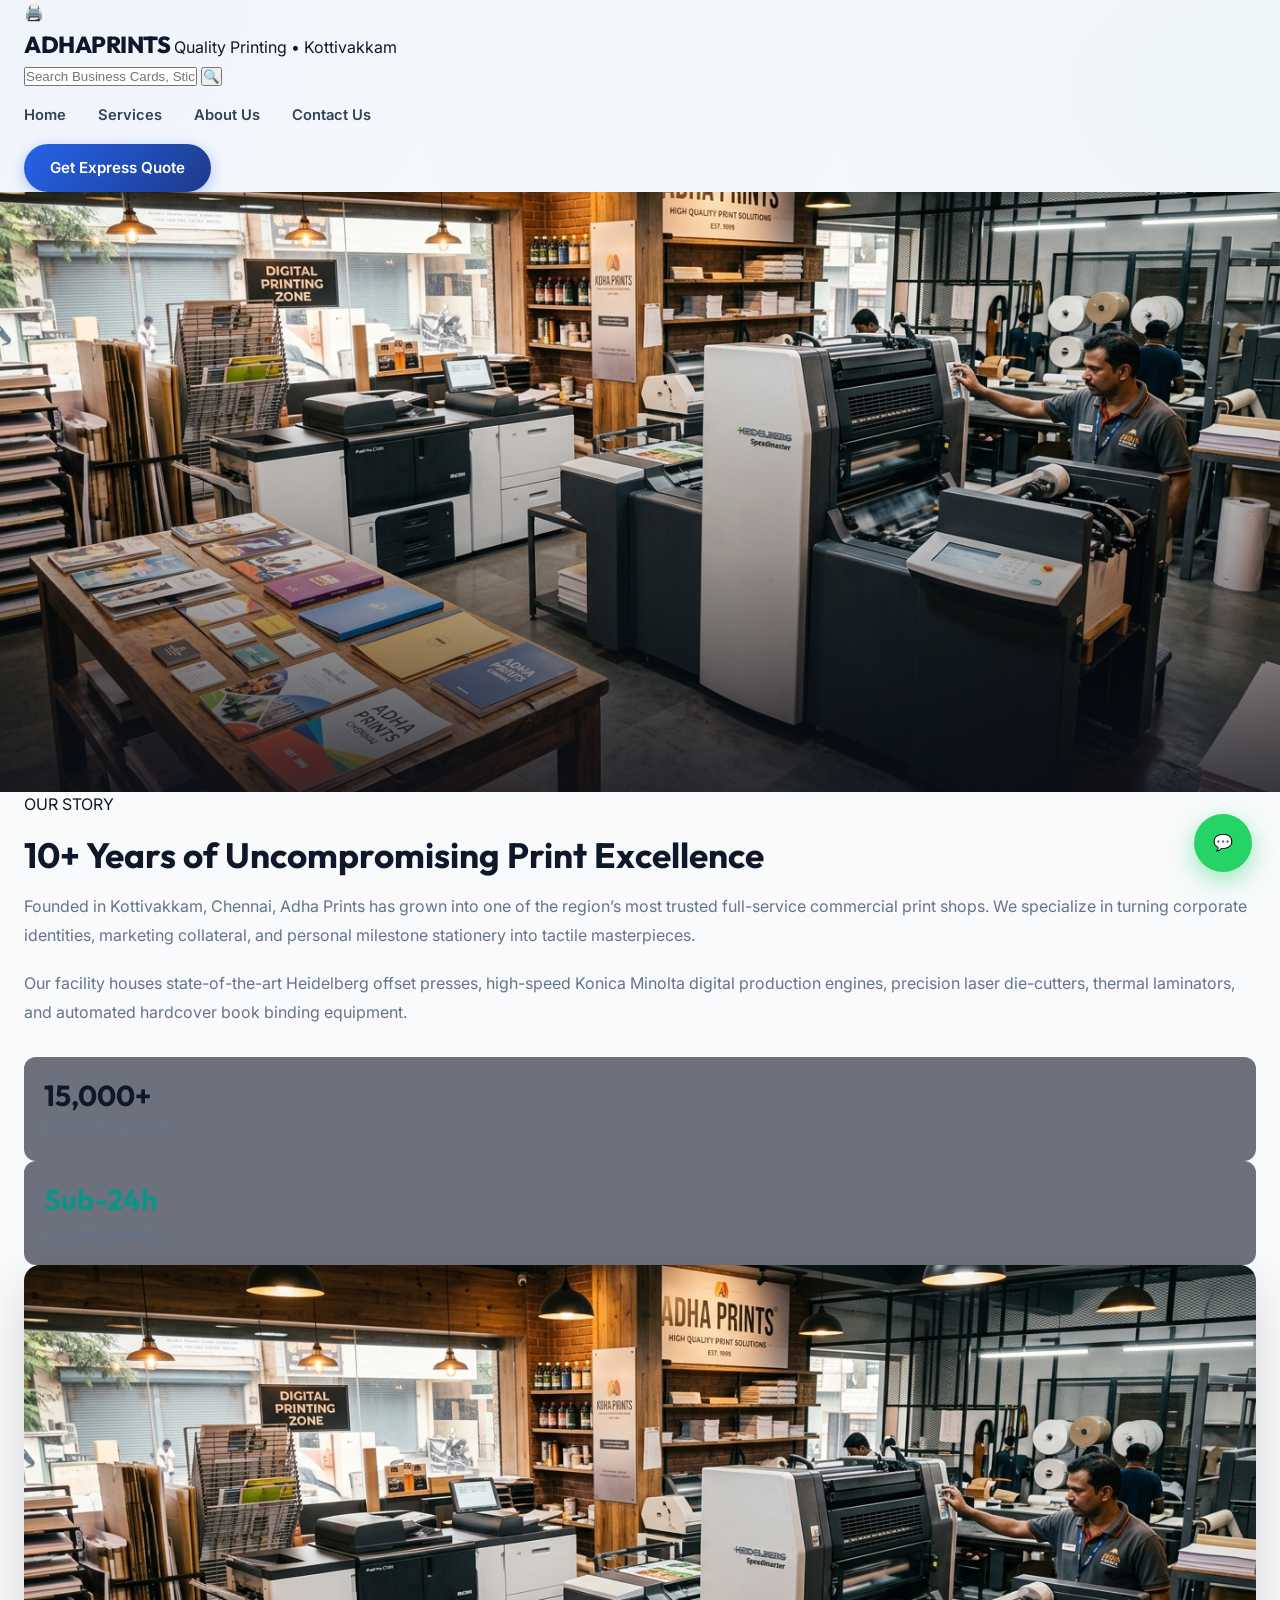
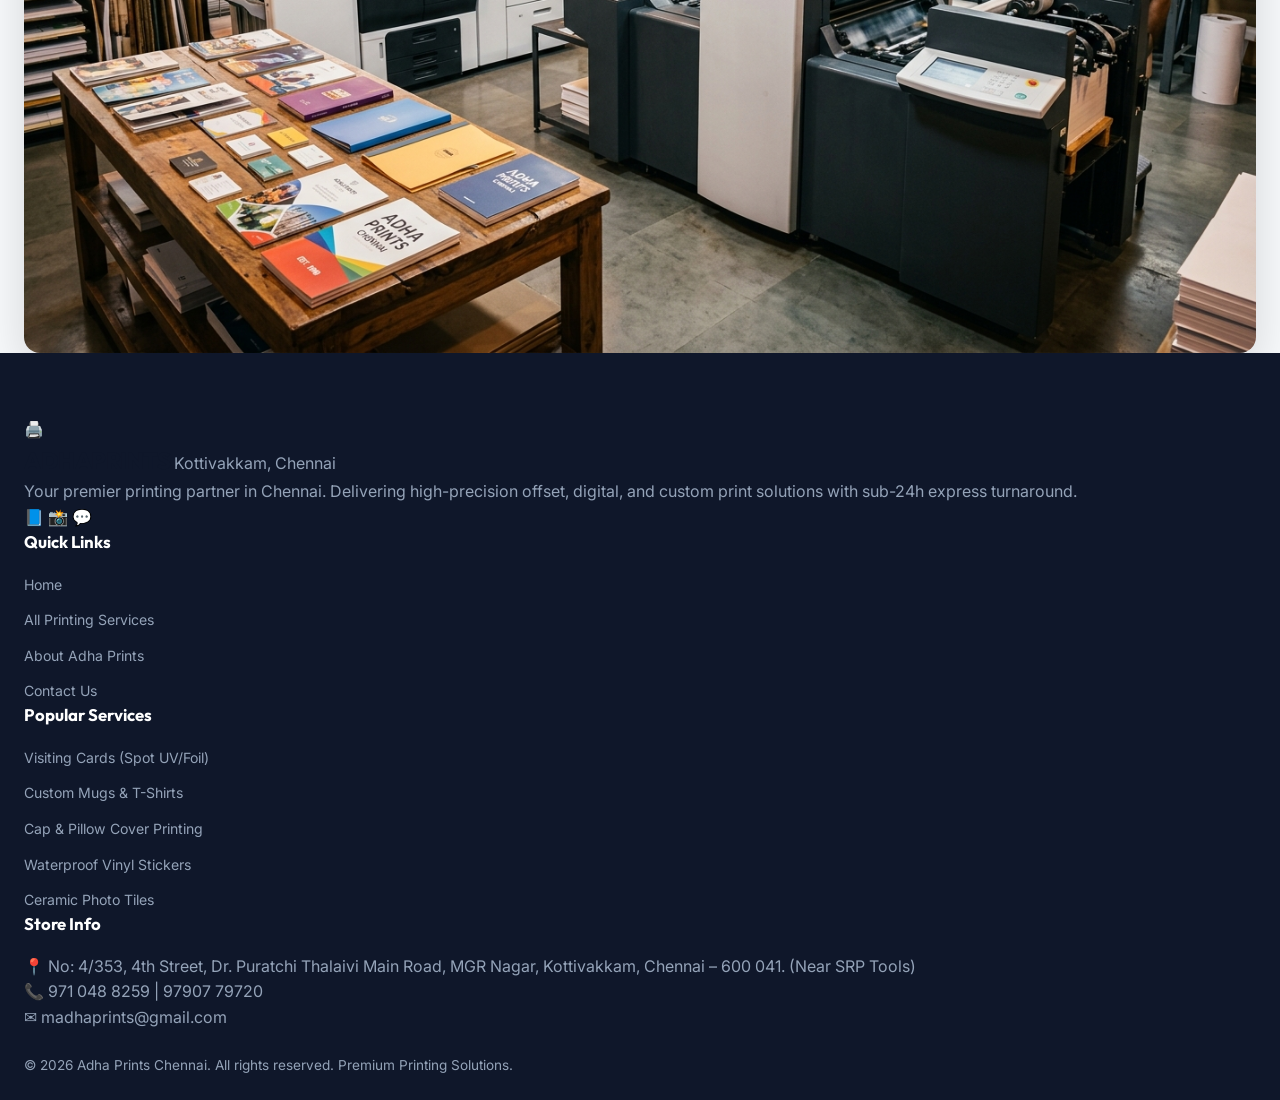
==== commit 4540216d: "hi" ====
--- a/about.html
+++ b/about.html
@@ -121,16 +121,16 @@
         <h4>Popular Services</h4>
         <ul>
           <li><a href="services.html">Visiting Cards (Spot UV/Foil)</a></li>
-          <li><a href="services.html">Brochures & Catalogs</a></li>
+          <li><a href="services.html">Custom Mugs & T-Shirts</a></li>
+          <li><a href="services.html">Cap & Pillow Cover Printing</a></li>
           <li><a href="services.html">Waterproof Vinyl Stickers</a></li>
-          <li><a href="services.html">Heidelberg Offset Printing</a></li>
-          <li><a href="services.html">Thesis & Book Binding</a></li>
+          <li><a href="services.html">Ceramic Photo Tiles</a></li>
         </ul>
       </div>
       <div class="footer-col">
         <h4>Store Info</h4>
         <p>📍 No: 4/353, 4th Street, Dr. Puratchi Thalaivi Main Road, MGR Nagar, Kottivakkam, Chennai – 600 041. (Near SRP Tools)</p>
-        <p>📞 <a href="tel:9790779720">97907 79720</a> | <a href="tel:9710488259">97104 88259</a> | <a href="tel:9710488192">97104 88192</a></p>
+        <p>📞 <a href="tel:9710488259">971 048 8259</a> | <a href="tel:9790779720">97907 79720</a></p>
         <p>✉️ <a href="mailto:madhaprints@gmail.com">madhaprints@gmail.com</a></p>
       </div>
     </div>
--- a/styles.css
+++ b/styles.css
@@ -739,7 +739,7 @@
 .hero-marquee-track {
   display: flex;
   width: max-content;
-  animation: heroMarqueeScroll 28s linear infinite;
+  animation: heroMarqueeScroll 34s linear infinite;
 }
 
 .hero-services-marquee:hover .hero-marquee-track {
@@ -783,6 +783,17 @@
 
 .m-icon {
   font-size: 1.15rem;
+}
+
+.m-thumb {
+  width: 26px;
+  height: 26px;
+  border-radius: 50%;
+  object-fit: cover;
+  border: 1.5px solid #fbbf24;
+  box-shadow: 0 2px 6px rgba(0, 0, 0, 0.35);
+  flex-shrink: 0;
+  display: inline-block;
 }
 
 .m-label {
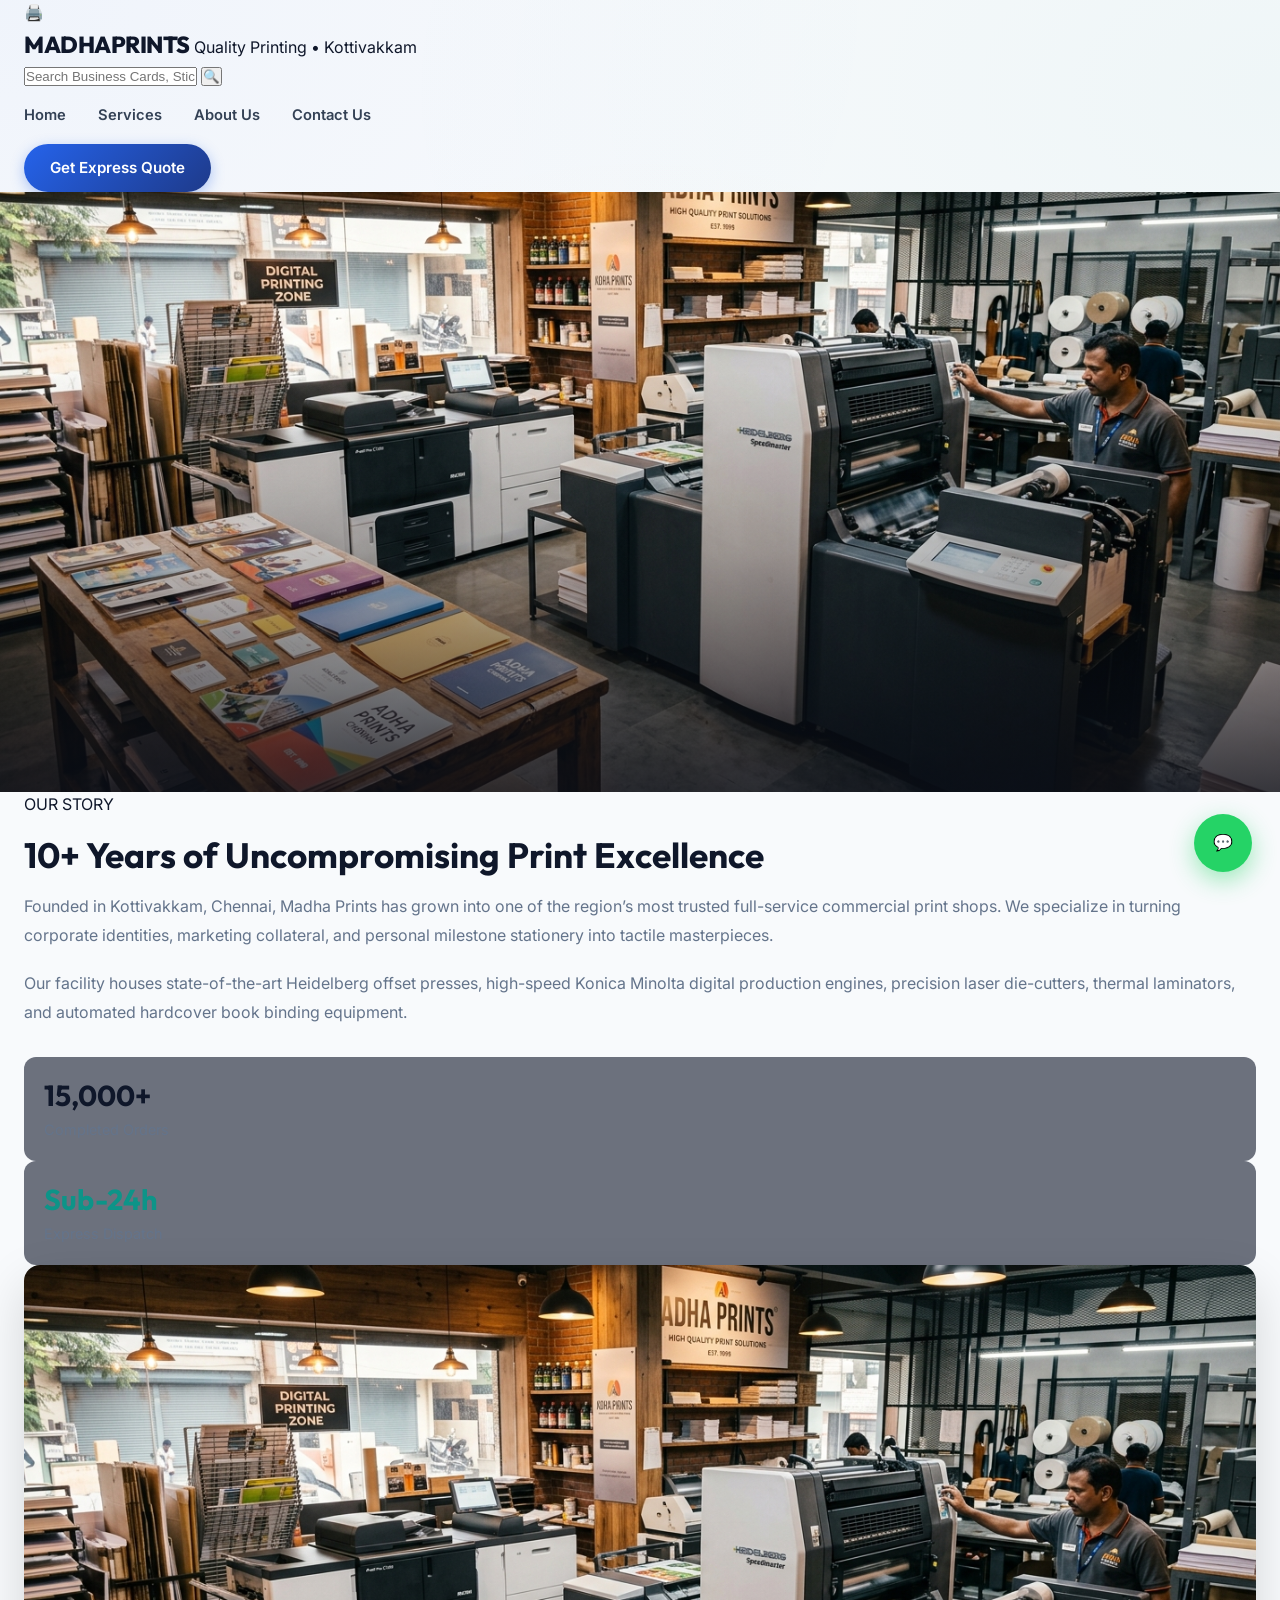
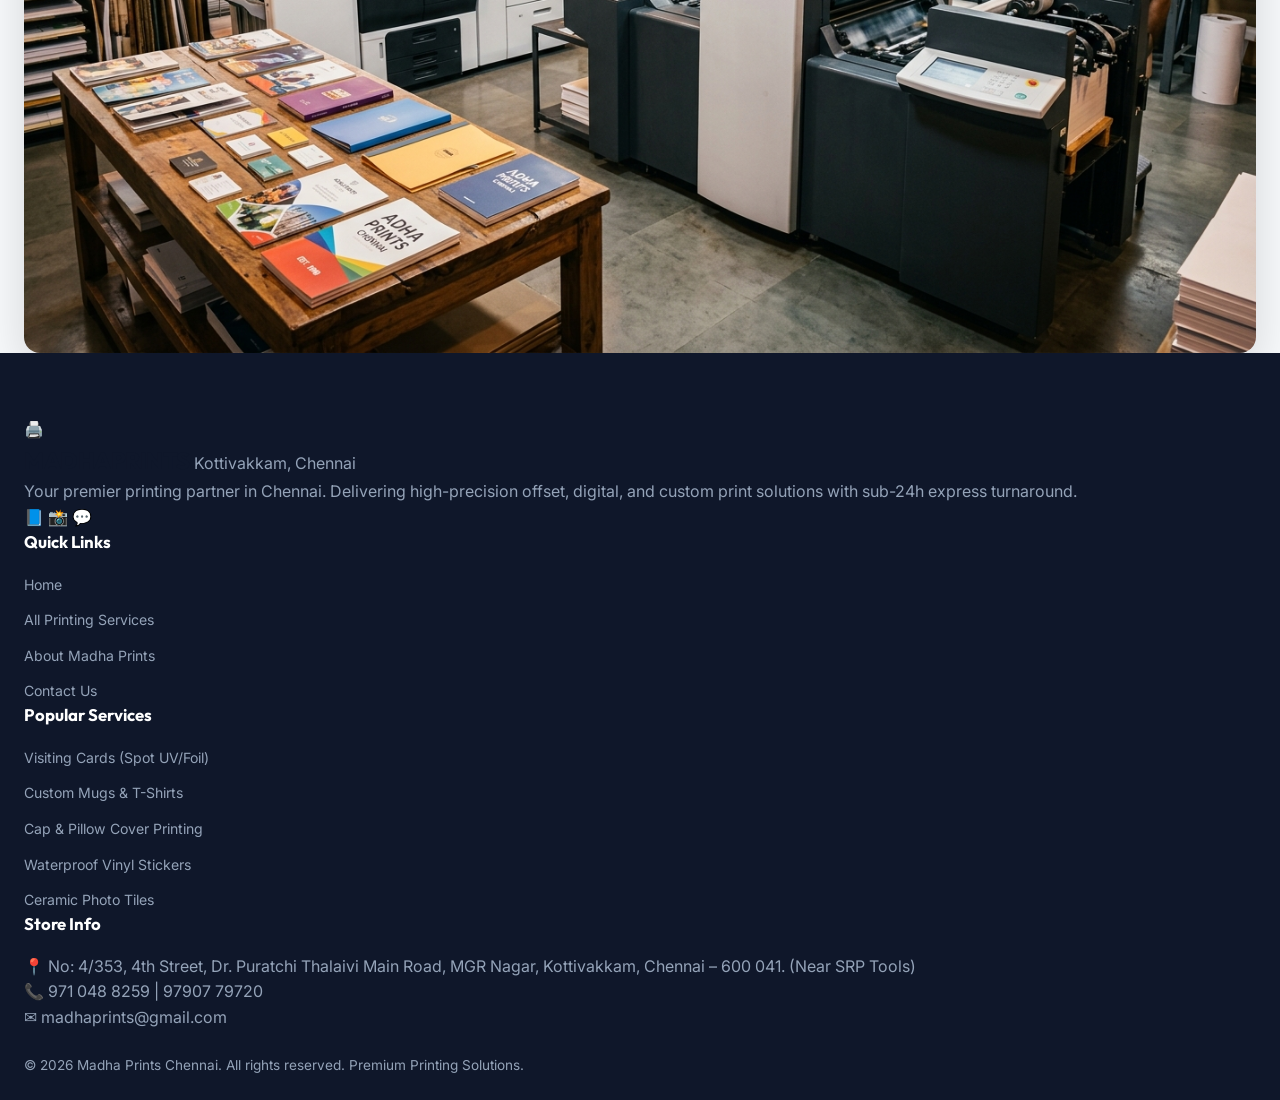
==== commit ce9d9347: "his" ====
--- a/about.html
+++ b/about.html
@@ -3,8 +3,8 @@
 <head>
   <meta charset="UTF-8">
   <meta name="viewport" content="width=device-width, initial-scale=1.0">
-  <title>About Adha Prints — Chennai Premier Print Store in Kottivakkam</title>
-  <meta name="description" content="Learn about Adha Prints in Kottivakkam, Chennai. 10+ years experience in Heidelberg offset printing, digital printing, and custom branding.">
+  <title>About Madha Prints — Chennai Premier Print Store in Kottivakkam</title>
+  <meta name="description" content="Learn about Madha Prints in Kottivakkam, Chennai. 10+ years experience in Heidelberg offset printing, digital printing, and custom branding.">
   <link rel="preconnect" href="https://fonts.googleapis.com">
   <link rel="preconnect" href="https://fonts.gstatic.com" crossorigin>
   <link href="https://fonts.googleapis.com/css2?family=Caveat:wght@600;700&family=Inter:wght@300;400;500;600;700&family=Outfit:wght@400;500;600;700;800;900&family=Roboto:wght@400;500;700&display=swap" rel="stylesheet">
@@ -18,7 +18,7 @@
       <a href="index.html" class="logo">
         <div class="logo-icon">🖨️</div>
         <div class="logo-text">
-          <span class="brand-name">ADHA<span class="highlight">PRINTS</span></span>
+          <span class="brand-name">MADHA<span class="highlight">PRINTS</span></span>
           <span class="brand-tagline">Quality Printing • Kottivakkam</span>
         </div>
       </a>
@@ -50,12 +50,12 @@
   <!-- Hero Section -->
   <section class="hero-section" style="min-height: 420px;">
     <div class="hero-bg">
-      <img src="hero-about.jpg" alt="Adha Prints Printing Shop Store Kottivakkam Chennai" fetchpriority="high">
+      <img src="hero-about.jpg" alt="Madha Prints Printing Shop Store Kottivakkam Chennai" fetchpriority="high">
     </div>
     <div class="hero-overlay"></div>
     <div class="container hero-container">
       <div class="hero-content">
-        <span class="hero-badge">🏢 ABOUT ADHA PRINTS</span>
+        <span class="hero-badge">🏢 ABOUT MADHA PRINTS</span>
         <h1 class="hero-title">Crafting Premium Print Experiences in Chennai</h1>
         <p class="hero-subtitle">From custom corporate visiting cards to heavy-duty commercial Heidelberg offset printing, we bring vibrant ideas to life with precision technology.</p>
       </div>
@@ -69,7 +69,7 @@
         <div>
           <span class="badge">OUR STORY</span>
           <h2 style="font-size: 2.2rem; margin: 15px 0;">10+ Years of Uncompromising Print Excellence</h2>
-          <p style="color: var(--text-muted); line-height: 1.8; margin-bottom: 20px;">Founded in Kottivakkam, Chennai, Adha Prints has grown into one of the region’s most trusted full-service commercial print shops. We specialize in turning corporate identities, marketing collateral, and personal milestone stationery into tactile masterpieces.</p>
+          <p style="color: var(--text-muted); line-height: 1.8; margin-bottom: 20px;">Founded in Kottivakkam, Chennai, Madha Prints has grown into one of the region’s most trusted full-service commercial print shops. We specialize in turning corporate identities, marketing collateral, and personal milestone stationery into tactile masterpieces.</p>
           <p style="color: var(--text-muted); line-height: 1.8; margin-bottom: 30px;">Our facility houses state-of-the-art Heidelberg offset presses, high-speed Konica Minolta digital production engines, precision laser die-cutters, thermal laminators, and automated hardcover book binding equipment.</p>
           
           <div class="grid grid-2" style="gap: 15px;">
@@ -97,7 +97,7 @@
         <a href="index.html" class="logo">
           <div class="logo-icon">🖨️</div>
           <div class="logo-text">
-            <span class="brand-name">ADHA<span class="highlight">PRINTS</span></span>
+            <span class="brand-name">MADHA<span class="highlight">PRINTS</span></span>
             <span class="brand-tagline">Kottivakkam, Chennai</span>
           </div>
         </a>
@@ -113,7 +113,7 @@
         <ul>
           <li><a href="index.html">Home</a></li>
           <li><a href="services.html">All Printing Services</a></li>
-          <li><a href="about.html">About Adha Prints</a></li>
+          <li><a href="about.html">About Madha Prints</a></li>
           <li><a href="contact.html">Contact Us</a></li>
         </ul>
       </div>
@@ -136,13 +136,13 @@
     </div>
     <div class="footer-bottom">
       <div class="container copyright">
-        <p>© 2026 Adha Prints Chennai. All rights reserved. Premium Printing Solutions.</p>
+        <p>© 2026 Madha Prints Chennai. All rights reserved. Premium Printing Solutions.</p>
       </div>
     </div>
   </footer>
 
   <!-- Floating WhatsApp Button -->
-  <a href="https://wa.me/919790779720?text=Hi%20Adha%20Prints,%20I%20want%20a%20quick%20quote" class="floating-whatsapp" target="_blank" aria-label="Chat on WhatsApp">💬</a>
+  <a href="https://wa.me/919790779720?text=Hi%20Madha%20Prints,%20I%20want%20a%20quick%20quote" class="floating-whatsapp" target="_blank" aria-label="Chat on WhatsApp">💬</a>
 
   <script src="main.js"></script>
 </body>
--- a/styles.css
+++ b/styles.css
@@ -1,11 +1,11 @@
 /* ==========================================================================
-   ADHA PRINTS — COMPLETE UNIFIED MASTER STYLESHEET
+   MADHA PRINTS — COMPLETE UNIFIED MASTER STYLESHEET
    ========================================================================== */
 
 /* ═══ SECTION: css/variables.css ═══ */
 
 /* ══════════════════════════════════════════════════════════════════
-   ADHA PRINTS — Inspired by theprintguy24.com (Ultra-Premium Theme)
+   MADHA PRINTS — Inspired by theprintguy24.com (Ultra-Premium Theme)
    ══════════════════════════════════════════════════════════════════ */
 
 :root {
@@ -892,6 +892,112 @@
   }
 }
 
+/* ═══ HERO WORDING OVERLAY ═══ */
+.hero-wording-overlay {
+  position: absolute;
+  top: 24px;
+  left: 0;
+  width: 100%;
+  z-index: 15;
+  display: flex;
+  justify-content: center;
+  padding: 0 20px;
+  pointer-events: none;
+}
+
+.hero-wording-card {
+  pointer-events: auto;
+  max-width: 860px;
+  width: 100%;
+  background: rgba(11, 15, 25, 0.82);
+  backdrop-filter: blur(16px);
+  -webkit-backdrop-filter: blur(16px);
+  border: 1px solid rgba(255, 255, 255, 0.18);
+  border-radius: 20px;
+  padding: 20px 32px;
+  text-align: center;
+  box-shadow: 0 20px 48px rgba(0, 0, 0, 0.6);
+  animation: heroCardEntrance 0.8s cubic-bezier(0.16, 1, 0.3, 1) both;
+}
+
+@keyframes heroCardEntrance {
+  from { opacity: 0; transform: translateY(-15px); }
+  to { opacity: 1; transform: translateY(0); }
+}
+
+.hero-wording-tag {
+  display: inline-flex;
+  align-items: center;
+  gap: 6px;
+  background: linear-gradient(135deg, rgba(245, 158, 11, 0.22), rgba(217, 119, 6, 0.32));
+  border: 1px solid rgba(245, 158, 11, 0.55);
+  color: #fbbf24;
+  font-size: 0.76rem;
+  font-weight: 700;
+  letter-spacing: 0.06em;
+  text-transform: uppercase;
+  padding: 4px 14px;
+  border-radius: 999px;
+  margin-bottom: 10px;
+}
+
+.hero-wording-title {
+  color: #ffffff;
+  font-size: clamp(1.6rem, 3.2vw, 2.3rem);
+  font-weight: 800;
+  letter-spacing: -0.02em;
+  margin-bottom: 8px;
+  line-height: 1.2;
+}
+
+.hero-wording-title .highlight {
+  color: #38bdf8;
+  background: linear-gradient(135deg, #38bdf8, #818cf8);
+  -webkit-background-clip: text;
+  -webkit-text-fill-color: transparent;
+}
+
+.hero-wording-subtitle {
+  color: #cbd5e1;
+  font-size: clamp(0.85rem, 1.4vw, 1rem);
+  line-height: 1.5;
+  margin-bottom: 16px;
+  max-width: 680px;
+  margin-left: auto;
+  margin-right: auto;
+}
+
+.hero-wording-btns {
+  display: flex;
+  align-items: center;
+  justify-content: center;
+  gap: 14px;
+  flex-wrap: wrap;
+}
+
+.hero-wording-btns .btn {
+  padding: 9px 22px;
+  font-size: 0.88rem;
+  border-radius: 999px;
+}
+
+@media (max-width: 768px) {
+  .hero-wording-overlay {
+    position: relative;
+    top: 0;
+    padding: 16px;
+    background: #0b0f19;
+  }
+  .hero-wording-card {
+    padding: 16px;
+    border-radius: 14px;
+  }
+  .hero-wording-subtitle {
+    font-size: 0.82rem;
+    margin-bottom: 12px;
+  }
+}
+
 
 /* ═══ SECTION: css/categories.css ═══ */
 
@@ -1387,7 +1493,7 @@
   color: #2563eb;
 }
 
-/* ═══ ADHA PRINTS BRANDED TRANSFORMATION SECTION ENHANCEMENTS ═══ */
+/* ═══ MADHA PRINTS BRANDED TRANSFORMATION SECTION ENHANCEMENTS ═══ */
 .brand-pill-badge {
   display: inline-flex;
   align-items: center;
@@ -2474,7 +2580,7 @@
 
 
 /* ══════════════════════════════════════════════════════════════════
-   ADHA PRINTS — Ultra-Responsive Mobile & Tablet CSS Suite
+   MADHA PRINTS — Ultra-Responsive Mobile & Tablet CSS Suite
    ══════════════════════════════════════════════════════════════════ */
 
 /* Global Overflow Protection */
@@ -2642,7 +2748,7 @@
 /* ═══ SECTION: premium-animations.css ═══ */
 
 /* ══════════════════════════════════════════════════════════════════
-   ADHA PRINTS — Ultra-Premium 2026/2027 Creative & Trending Animation Layer
+   MADHA PRINTS — Ultra-Premium 2026/2027 Creative & Trending Animation Layer
    ══════════════════════════════════════════════════════════════════ */
 
 /* ─── Modern Theme Variables ─── */
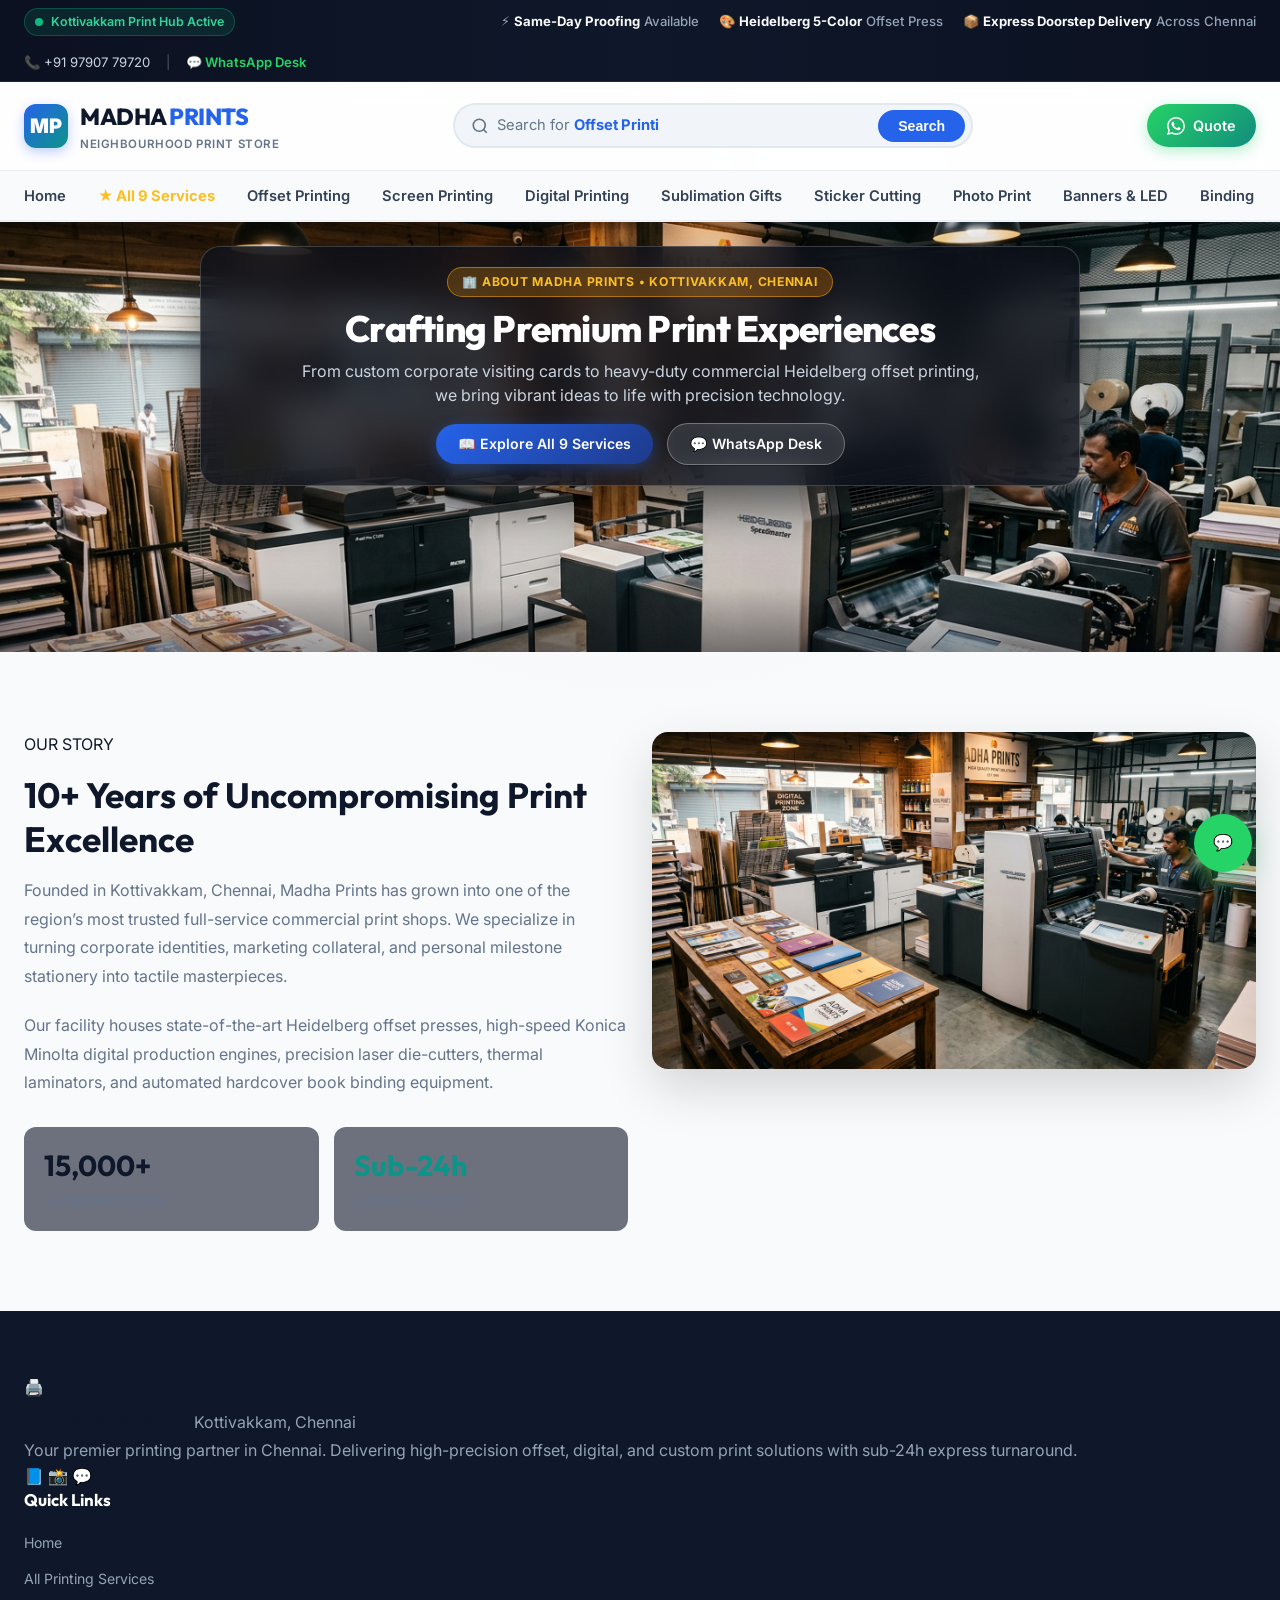
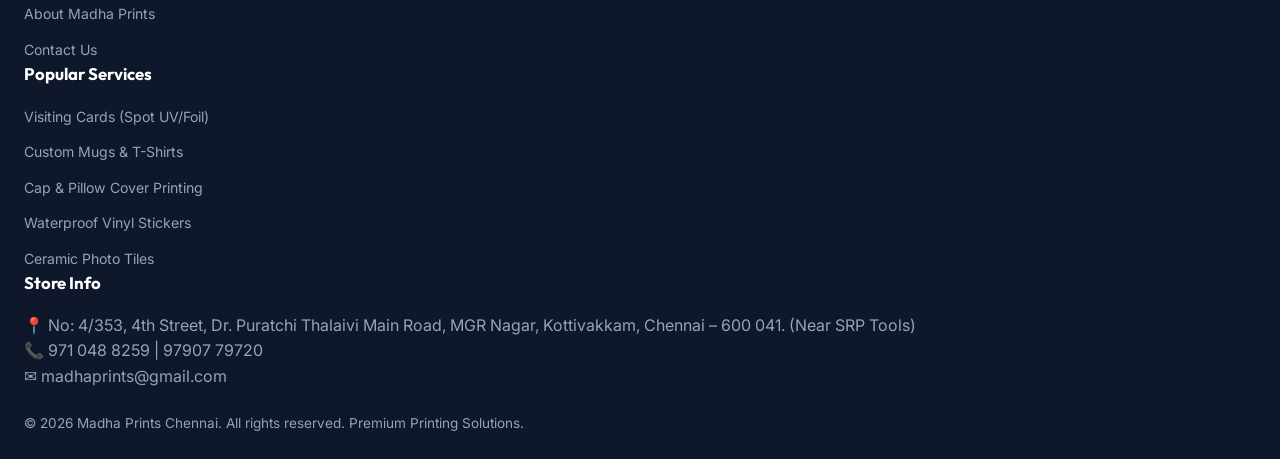
==== commit b8c46b06: "hjhj" ====
--- a/about.html
+++ b/about.html
@@ -12,55 +12,124 @@
 </head>
 <body>
 
-  <!-- Header & Navigation -->
-  <header class="main-header">
-    <div class="container header-container">
-      <a href="index.html" class="logo">
-        <div class="logo-icon">🖨️</div>
-        <div class="logo-text">
-          <span class="brand-name">MADHA<span class="highlight">PRINTS</span></span>
-          <span class="brand-tagline">Quality Printing • Kottivakkam</span>
-        </div>
-      </a>
-
-      <!-- Search Bar -->
-      <div class="header-search">
-        <input type="text" id="searchInput" placeholder="Search Business Cards, Stickers, Banners..." autocomplete="off">
-        <button class="search-btn" id="searchBtn">🔍</button>
-        <div id="searchResults" class="search-dropdown hidden"></div>
-      </div>
-
-      <nav class="nav-menu">
-        <a href="index.html" class="nav-link ">Home</a>
-        <a href="services.html" class="nav-link ">Services</a>
-        <a href="about.html" class="nav-link active">About Us</a>
-        <a href="contact.html" class="nav-link ">Contact Us</a>
+    <!-- ═══ TOP LIVE TICKER STATUS BAR ═══ -->
+    <div class="top-ticker-bar">
+      <div class="container top-ticker-inner">
+        <div class="ticker-status-pill">
+          <span class="status-dot-pulse"></span>
+          <span>Kottivakkam Print Hub Active</span>
+        </div>
+        <div class="ticker-items">
+          <span class="ticker-item">⚡ <strong>Same-Day Proofing</strong> Available</span>
+          <span class="ticker-item">🎨 <strong>Heidelberg 5-Color</strong> Offset Press</span>
+          <span class="ticker-item">📦 <strong>Express Doorstep Delivery</strong> Across Chennai</span>
+        </div>
+        <div class="ticker-contact-links">
+          <a href="tel:+919790779720">📞 +91 97907 79720</a>
+          <span style="opacity:0.3;">|</span>
+          <a href="https://wa.me/919790779720?text=Hi%20Madha%20Prints%2C%20I%20have%20an%20enquiry." target="_blank" style="color:#25D366;font-weight:600;">💬 WhatsApp Desk</a>
+        </div>
+      </div>
+    </div>
+
+    <!-- ═══ MAIN HEADER ═══ -->
+    <header class="site-header" id="navbar">
+      <div class="container header-main">
+        <!-- Logo -->
+        <a href="index.html" class="site-logo">
+          <div class="logo-mark">MP</div>
+          <div class="logo-text-group">
+            <span class="brand-name">MADHA<span class="brand-accent"> PRINTS</span></span>
+            <span class="brand-sub">Neighbourhood Print Store</span>
+          </div>
+        </a>
+
+        <!-- Animated Typing Search Bar -->
+        <div class="header-search-container">
+          <form class="header-search-form" id="search-form" onsubmit="return false;">
+            <div class="search-input-wrapper">
+              <span class="search-icon-fixed">
+                <svg width="18" height="18" viewBox="0 0 24 24" fill="none" stroke="currentColor" stroke-width="2.2"><circle cx="11" cy="11" r="8"/><line x1="21" y1="21" x2="16.65" y2="16.65"/></svg>
+              </span>
+              <input type="text" class="header-search-input" id="search-input" placeholder=" " aria-label="Search products" autocomplete="off" />
+              <span class="search-placeholder-label">Search for <span class="search-typing-text" id="typing-text">Visiting cards</span></span>
+              <button type="submit" class="search-submit-btn" id="search-btn">
+                <span>Search</span>
+              </button>
+            </div>
+          </form>
+          <div class="search-results-dropdown" id="search-dropdown"></div>
+        </div>
+
+        <!-- Header Right Actions -->
+        <div class="header-actions">
+          <a href="https://wa.me/919790779720?text=Hi%20Madha%20Prints%2C%20I%20want%20to%20get%20an%20instant%20quote." class="btn btn-whatsapp header-wa-btn" target="_blank">
+            <svg width="18" height="18" viewBox="0 0 24 24" fill="currentColor"><path d="M17.472 14.382c-.297-.149-1.758-.867-2.03-.967-.273-.099-.471-.148-.67.15-.197.297-.767.966-.94 1.164-.173.199-.347.223-.644.075-.297-.15-1.255-.463-2.39-1.475-.883-.788-1.48-1.761-1.653-2.059-.173-.297-.018-.458.13-.606.134-.133.298-.347.446-.52.149-.174.198-.298.298-.497.099-.198.05-.371-.025-.52-.075-.149-.669-1.612-.916-2.207-.242-.579-.487-.5-.669-.51-.173-.008-.371-.01-.57-.01-.198 0-.52.074-.792.372-.272.297-1.04 1.016-1.04 2.479 0 1.462 1.065 2.875 1.213 3.074.149.198 2.096 3.2 5.077 4.487.709.306 1.262.489 1.694.625.712.227 1.36.195 1.871.118.571-.085 1.758-.719 2.006-1.413.248-.694.248-1.289.173-1.413-.074-.124-.272-.198-.57-.347m-5.421 7.403h-.004a9.87 9.87 0 01-5.031-1.378l-.361-.214-3.741.982.998-3.648-.235-.374a9.86 9.86 0 01-1.51-5.26c.001-5.45 4.436-9.884 9.888-9.884 2.64 0 5.122 1.03 6.988 2.898a9.825 9.825 0 012.893 6.994c-.003 5.45-4.437 9.884-9.885 9.884m8.413-18.297A11.815 11.815 0 0012.05 0C5.495 0 .16 5.335.157 11.892c0 2.096.547 4.142 1.588 5.945L.057 24l6.305-1.654a11.882 11.882 0 005.683 1.448h.005c6.554 0 11.89-5.335 11.893-11.893a11.821 11.821 0 00-3.48-8.413z"/></svg>
+            <span>Quote</span>
+          </a>
+
+          <div class="mobile-menu-btn" id="mobile-menu-btn" aria-label="Toggle Navigation Menu">
+            <span></span><span></span><span></span>
+          </div>
+        </div>
+      </div>
+
+      <!-- Navigation Bar -->
+      <nav class="sub-nav">
+        <div class="container sub-nav-inner">
+          <ul class="nav-menu">
+            <li class="nav-item"><a href="index.html" class="nav-link">Home</a></li>
+            <li class="nav-item"><a href="services.html" class="nav-link" style="color:var(--brand-gold,#fbbf24);font-weight:700;">★ All 9 Services</a></li>
+            <li class="nav-item"><a href="services.html#offset-printing" class="nav-link">Offset Printing</a></li>
+            <li class="nav-item"><a href="services.html#screen-printing" class="nav-link">Screen Printing</a></li>
+            <li class="nav-item"><a href="services.html#digital-printing" class="nav-link">Digital Printing</a></li>
+            <li class="nav-item"><a href="services.html#sublimation-printing" class="nav-link">Sublimation Gifts</a></li>
+            <li class="nav-item"><a href="services.html#sticker-cutting" class="nav-link">Sticker Cutting</a></li>
+            <li class="nav-item"><a href="services.html#photo-print" class="nav-link">Photo Print</a></li>
+            <li class="nav-item"><a href="services.html#banner-signage" class="nav-link">Banners & LED</a></li>
+            <li class="nav-item"><a href="services.html#binding" class="nav-link">Binding</a></li>
+            <li class="nav-item"><a href="services.html#designing" class="nav-link">Designing</a></li>
+            <li class="nav-item"><a href="about.html" class="nav-link active">About</a></li>
+            <li class="nav-item"><a href="contact.html" class="nav-link">Contact</a></li>
+          </ul>
+        </div>
       </nav>
-
-      <div class="header-actions">
-
-        <a href="contact.html" class="btn btn-primary btn-sparkle">Get Express Quote</a>
-              <div class="mobile-menu-btn" id="mobile-menu-btn">
-          <span></span><span></span><span></span>
-        </div>
-      </div>
-    </div>
-  </header>
-
-  <!-- Hero Section -->
-  <section class="hero-section" style="min-height: 420px;">
-    <div class="hero-bg">
-      <img src="hero-about.jpg" alt="Madha Prints Printing Shop Store Kottivakkam Chennai" fetchpriority="high">
-    </div>
-    <div class="hero-overlay"></div>
-    <div class="container hero-container">
-      <div class="hero-content">
-        <span class="hero-badge">🏢 ABOUT MADHA PRINTS</span>
-        <h1 class="hero-title">Crafting Premium Print Experiences in Chennai</h1>
-        <p class="hero-subtitle">From custom corporate visiting cards to heavy-duty commercial Heidelberg offset printing, we bring vibrant ideas to life with precision technology.</p>
-      </div>
-    </div>
-  </section>
+    </header>
+
+    <!-- Mobile Menu Drawer -->
+    <div class="mobile-menu" id="mobile-menu">
+      <a href="index.html">Home</a>
+      <a href="services.html" style="color:var(--brand-gold,#fbbf24);font-weight:700;">★ All 9 Services Catalog</a>
+      <a href="services.html#offset-printing">Offset Printing</a>
+      <a href="services.html#screen-printing">Screen Printing</a>
+      <a href="services.html#digital-printing">Digital Printing</a>
+      <a href="services.html#sublimation-printing">Sublimation Gifts</a>
+      <a href="services.html#sticker-cutting">Sticker Digital Cutting (13x19)</a>
+      <a href="services.html#photo-print">Photo Print (6 Colour)</a>
+      <a href="services.html#banner-signage">Banners & LED Boards</a>
+      <a href="services.html#binding">Binding Services</a>
+      <a href="services.html#designing">Designing</a>
+      <a href="about.html">About Our Store</a>
+      <a href="contact.html">Contact Us</a>
+    </div>
+
+    <!-- ═══ HERO SECTION ═══ -->
+    <section class="hero-image-only" id="about-hero">
+      <div class="hero-image-container">
+        <img src="hero-about.jpg" alt="Madha Prints Printing Shop Store Kottivakkam Chennai" class="hero-full-banner-img" fetchpriority="high" decoding="async" style="min-height:380px;max-height:430px;object-fit:cover;" />
+        <div class="hero-wording-overlay">
+          <div class="hero-wording-card" style="max-width:880px;margin:0 auto;text-align:center;">
+            <span class="hero-wording-tag">🏢 ABOUT MADHA PRINTS • KOTTIVAKKAM, CHENNAI</span>
+            <h1 class="hero-wording-title">Crafting Premium Print Experiences</h1>
+            <p class="hero-wording-subtitle">From custom corporate visiting cards to heavy-duty commercial Heidelberg offset printing, we bring vibrant ideas to life with precision technology.</p>
+            <div class="hero-wording-btns" style="justify-content:center;">
+              <a href="services.html" class="btn btn-primary">📖 Explore All 9 Services</a>
+              <a href="https://wa.me/919790779720?text=Hi%20Madha%20Prints" target="_blank" class="btn btn-outline-light">💬 WhatsApp Desk</a>
+            </div>
+          </div>
+        </div>
+      </div>
+    </section>
 
   <!-- About Details Section -->
   <section class="section">
--- a/styles.css
+++ b/styles.css
@@ -786,14 +786,16 @@
 }
 
 .m-thumb {
-  width: 26px;
-  height: 26px;
+  width: 28px;
+  height: 28px;
   border-radius: 50%;
   object-fit: cover;
-  border: 1.5px solid #fbbf24;
-  box-shadow: 0 2px 6px rgba(0, 0, 0, 0.35);
+  border: 2px solid #38bdf8;
+  box-shadow: 0 2px 8px rgba(0, 0, 0, 0.4);
   flex-shrink: 0;
   display: inline-block;
+  background: #1e293b;
+  vertical-align: middle;
 }
 
 .m-label {
@@ -4053,3 +4055,218 @@
   }
 }
 
+
+/* ═══ SERVICES PAGE — CATEGORIZED LAYOUT STYLES ═══ */
+
+/* Section Base */
+.section {
+  padding: 80px 0;
+  position: relative;
+}
+
+.section-alt {
+  background: linear-gradient(180deg, #f1f5f9 0%, #f8fafc 100%);
+}
+
+/* Section Header */
+.section-header {
+  text-align: center;
+  margin-bottom: 48px;
+}
+
+.section-header h2 {
+  font-family: 'Outfit', sans-serif;
+  font-size: clamp(1.8rem, 3.2vw, 2.5rem);
+  font-weight: 800;
+  color: var(--text-dark);
+  margin-bottom: 12px;
+  letter-spacing: -0.02em;
+}
+
+.section-header .badge {
+  display: inline-block;
+  background: linear-gradient(135deg, var(--primary), var(--primary-dark));
+  color: #ffffff;
+  font-size: 0.78rem;
+  font-weight: 700;
+  letter-spacing: 0.08em;
+  text-transform: uppercase;
+  padding: 6px 18px;
+  border-radius: var(--radius-full);
+  margin-bottom: 16px;
+  box-shadow: 0 4px 14px rgba(37, 99, 235, 0.25);
+}
+
+.section-desc {
+  font-size: clamp(0.95rem, 1.3vw, 1.1rem);
+  color: var(--text-muted);
+  max-width: 640px;
+  margin: 0 auto;
+  line-height: 1.7;
+}
+
+/* Grid Layout */
+.grid {
+  display: grid;
+  gap: 24px;
+}
+
+.grid-3 {
+  grid-template-columns: repeat(3, 1fr);
+}
+
+.grid-2 {
+  grid-template-columns: repeat(2, 1fr);
+}
+
+/* Service Card */
+.card.product-card {
+  background: #ffffff;
+  border-radius: var(--radius-lg);
+  border: 1px solid rgba(226, 232, 240, 0.8);
+  padding: 0;
+  overflow: hidden;
+  display: flex;
+  flex-direction: column;
+  transition: var(--transition);
+  position: relative;
+}
+
+.card.product-card:hover {
+  transform: translateY(-6px);
+  box-shadow: 0 20px 50px rgba(15, 23, 42, 0.12);
+  border-color: rgba(37, 99, 235, 0.2);
+}
+
+/* Card Icon Badge */
+.card-icon-badge {
+  width: 64px;
+  height: 64px;
+  border-radius: 18px;
+  background: linear-gradient(135deg, rgba(37, 99, 235, 0.08), rgba(13, 148, 136, 0.08));
+  display: flex;
+  align-items: center;
+  justify-content: center;
+  font-size: 1.8rem;
+  margin: 28px 28px 0;
+  transition: var(--transition);
+  border: 1px solid rgba(37, 99, 235, 0.1);
+}
+
+.card.product-card:hover .card-icon-badge {
+  background: linear-gradient(135deg, var(--primary), var(--secondary));
+  transform: scale(1.08) rotate(-4deg);
+  box-shadow: 0 8px 24px rgba(37, 99, 235, 0.3);
+  filter: grayscale(0) brightness(1.1);
+}
+
+/* Card Body */
+.card.product-card .card-body {
+  padding: 20px 28px 28px;
+  display: flex;
+  flex-direction: column;
+  flex: 1;
+}
+
+.card.product-card .card-body h3 {
+  font-family: 'Outfit', sans-serif;
+  font-size: 1.15rem;
+  font-weight: 700;
+  color: var(--text-dark);
+  margin-bottom: 8px;
+  line-height: 1.3;
+}
+
+.card.product-card .card-body p {
+  font-size: 0.9rem;
+  color: var(--text-muted);
+  line-height: 1.65;
+  margin-bottom: 0;
+  flex: 1;
+}
+
+.card.product-card .card-body .btn {
+  align-self: flex-start;
+  padding: 10px 22px;
+  font-size: 0.88rem;
+}
+
+/* Card Image Wrapper */
+.card-img-wrap {
+  position: relative;
+  width: 100%;
+  height: 210px;
+  overflow: hidden;
+  background: #f1f5f9;
+}
+
+.card-img-wrap img {
+  width: 100%;
+  height: 100%;
+  object-fit: cover;
+  transition: transform 0.45s cubic-bezier(0.16, 1, 0.3, 1);
+  display: block;
+}
+
+.card.product-card:hover .card-img-wrap img {
+  transform: scale(1.08);
+}
+
+.card-img-tag {
+  position: absolute;
+  top: 12px;
+  right: 12px;
+  background: rgba(15, 23, 42, 0.78);
+  backdrop-filter: blur(8px);
+  -webkit-backdrop-filter: blur(8px);
+  color: #ffffff;
+  font-size: 0.72rem;
+  font-weight: 700;
+  text-transform: uppercase;
+  letter-spacing: 0.06em;
+  padding: 4px 10px;
+  border-radius: 6px;
+  border: 1px solid rgba(255, 255, 255, 0.2);
+  z-index: 2;
+  box-shadow: 0 4px 10px rgba(0, 0, 0, 0.2);
+}
+
+/* Services Page Responsive */
+@media (max-width: 1024px) {
+  .grid-3 {
+    grid-template-columns: repeat(2, 1fr);
+  }
+}
+
+@media (max-width: 768px) {
+  .section {
+    padding: 50px 0;
+  }
+  
+  .section-header {
+    margin-bottom: 32px;
+  }
+
+  .grid-3,
+  .grid-2 {
+    grid-template-columns: 1fr;
+  }
+
+  .card-img-wrap {
+    height: 190px;
+  }
+
+  .card-icon-badge {
+    width: 52px;
+    height: 52px;
+    font-size: 1.5rem;
+    border-radius: 14px;
+    margin: 22px 22px 0;
+  }
+
+  .card.product-card .card-body {
+    padding: 16px 20px 22px;
+  }
+}
+
+
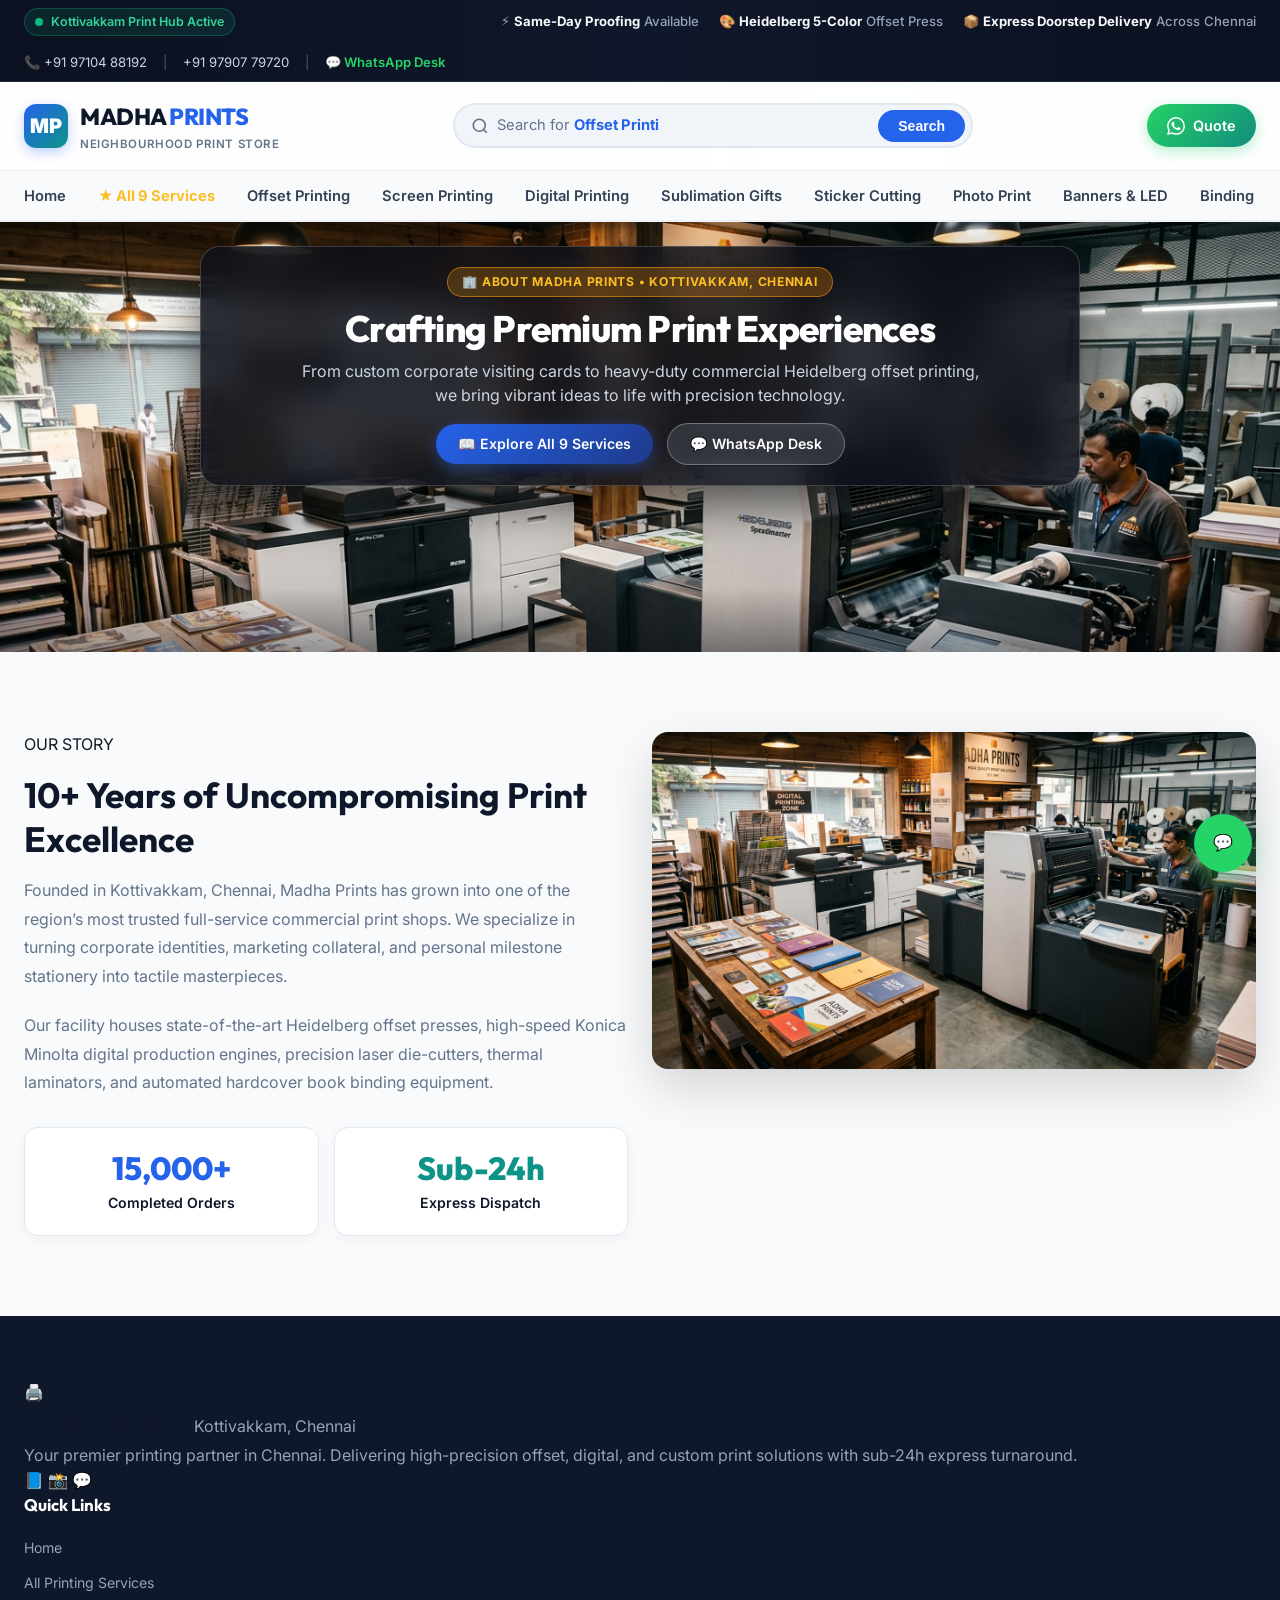
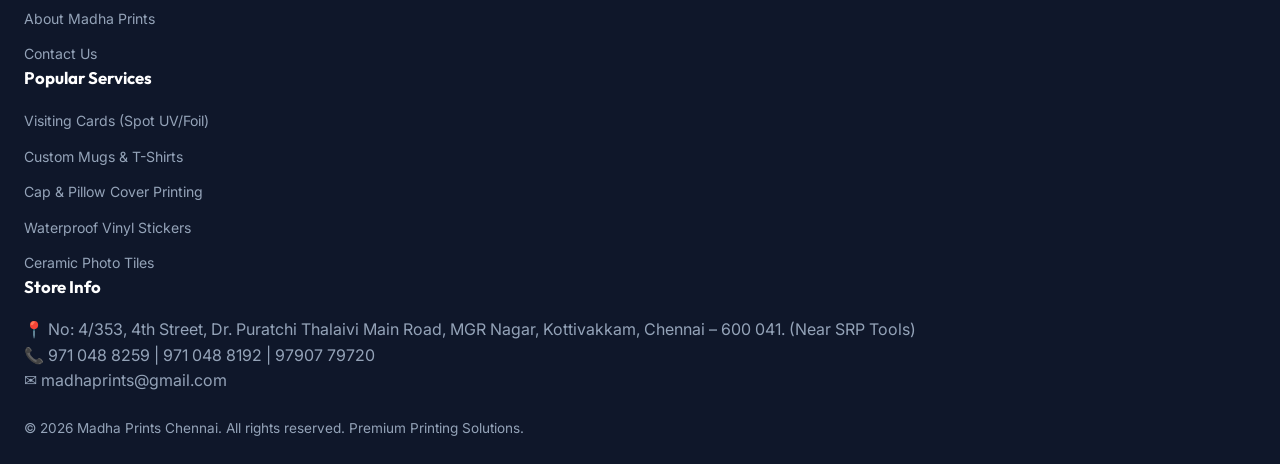
==== commit f9a5a74a: "hi" ====
--- a/about.html
+++ b/about.html
@@ -25,7 +25,9 @@
           <span class="ticker-item">📦 <strong>Express Doorstep Delivery</strong> Across Chennai</span>
         </div>
         <div class="ticker-contact-links">
-          <a href="tel:+919790779720">📞 +91 97907 79720</a>
+          <a href="tel:+919710488192">📞 +91 97104 88192</a>
+          <span style="opacity:0.3;">|</span>
+          <a href="tel:+919790779720">+91 97907 79720</a>
           <span style="opacity:0.3;">|</span>
           <a href="https://wa.me/919790779720?text=Hi%20Madha%20Prints%2C%20I%20have%20an%20enquiry." target="_blank" style="color:#25D366;font-weight:600;">💬 WhatsApp Desk</a>
         </div>
@@ -96,36 +98,63 @@
       </nav>
     </header>
 
+    <!-- Mobile Menu Backdrop Overlay -->
+    <div class="mobile-menu-overlay" id="mobile-menu-overlay"></div>
+
     <!-- Mobile Menu Drawer -->
     <div class="mobile-menu" id="mobile-menu">
-      <a href="index.html">Home</a>
-      <a href="services.html" style="color:var(--brand-gold,#fbbf24);font-weight:700;">★ All 9 Services Catalog</a>
-      <a href="services.html#offset-printing">Offset Printing</a>
-      <a href="services.html#screen-printing">Screen Printing</a>
-      <a href="services.html#digital-printing">Digital Printing</a>
-      <a href="services.html#sublimation-printing">Sublimation Gifts</a>
-      <a href="services.html#sticker-cutting">Sticker Digital Cutting (13x19)</a>
-      <a href="services.html#photo-print">Photo Print (6 Colour)</a>
-      <a href="services.html#banner-signage">Banners & LED Boards</a>
-      <a href="services.html#binding">Binding Services</a>
-      <a href="services.html#designing">Designing</a>
-      <a href="about.html">About Our Store</a>
-      <a href="contact.html">Contact Us</a>
+      <div class="mobile-menu-header">
+        <a href="index.html" class="site-logo">
+          <div class="logo-mark">MP</div>
+          <div class="logo-text-group">
+            <span class="brand-name" style="color:#ffffff;">MADHA<span class="brand-accent"> PRINTS</span></span>
+            <span class="brand-sub" style="color:#94a3b8;">Kottivakkam, Chennai</span>
+          </div>
+        </a>
+        <button class="mobile-menu-close" id="mobile-menu-close" aria-label="Close Navigation Menu">✕</button>
+      </div>
+
+      <div class="mobile-menu-search">
+        <input type="text" id="mobile-drawer-search" placeholder="🔍 Search visiting cards, mugs..." aria-label="Search print products" autocomplete="off" />
+        <div class="mobile-search-results" id="mobile-search-results"></div>
+      </div>
+
+      <div class="mobile-menu-links">
+        <a href="index.html">🏠 Home</a>
+        <a href="services.html" style="color:var(--brand-gold,#fbbf24);font-weight:700;">★ All 9 Services Catalog</a>
+        <a href="services.html#offset-printing">🖨️ Offset Printing</a>
+        <a href="services.html#screen-printing">🎨 Screen Printing</a>
+        <a href="services.html#digital-printing">⚡ Digital Printing & Foil Cards</a>
+        <a href="services.html#sublimation-printing">🎁 Sublimation Gifts</a>
+        <a href="services.html#sticker-cutting">✂️ Sticker Digital Cutting (13x19)</a>
+        <a href="services.html#photo-print">📸 Photo Print (6 Colour)</a>
+        <a href="services.html#banner-signage">🪧 Banners & LED Boards</a>
+        <a href="services.html#binding">📚 Binding Services</a>
+        <a href="services.html#designing">✨ Designing Studio</a>
+        <a href="about.html" class="active">🏢 About Our Store</a>
+        <a href="contact.html">📞 Contact & Location</a>
+      </div>
+
+      <div class="mobile-menu-footer">
+        <a href="tel:+919790779720" class="btn btn-outline-light mobile-drawer-call">📞 Call Now</a>
+        <a href="https://wa.me/919790779720?text=Hi%20Madha%20Prints%2C%20I%20have%20an%20enquiry." target="_blank" class="btn btn-whatsapp mobile-drawer-wa">💬 WhatsApp</a>
+      </div>
     </div>
 
     <!-- ═══ HERO SECTION ═══ -->
     <section class="hero-image-only" id="about-hero">
       <div class="hero-image-container">
         <img src="hero-about.jpg" alt="Madha Prints Printing Shop Store Kottivakkam Chennai" class="hero-full-banner-img" fetchpriority="high" decoding="async" style="min-height:380px;max-height:430px;object-fit:cover;" />
-        <div class="hero-wording-overlay">
-          <div class="hero-wording-card" style="max-width:880px;margin:0 auto;text-align:center;">
-            <span class="hero-wording-tag">🏢 ABOUT MADHA PRINTS • KOTTIVAKKAM, CHENNAI</span>
-            <h1 class="hero-wording-title">Crafting Premium Print Experiences</h1>
-            <p class="hero-wording-subtitle">From custom corporate visiting cards to heavy-duty commercial Heidelberg offset printing, we bring vibrant ideas to life with precision technology.</p>
-            <div class="hero-wording-btns" style="justify-content:center;">
-              <a href="services.html" class="btn btn-primary">📖 Explore All 9 Services</a>
-              <a href="https://wa.me/919790779720?text=Hi%20Madha%20Prints" target="_blank" class="btn btn-outline-light">💬 WhatsApp Desk</a>
-            </div>
+      </div>
+
+      <div class="hero-wording-overlay">
+        <div class="hero-wording-card" style="max-width:880px;margin:0 auto;text-align:center;">
+          <span class="hero-wording-tag">🏢 ABOUT MADHA PRINTS • KOTTIVAKKAM, CHENNAI</span>
+          <h1 class="hero-wording-title">Crafting Premium Print Experiences</h1>
+          <p class="hero-wording-subtitle">From custom corporate visiting cards to heavy-duty commercial Heidelberg offset printing, we bring vibrant ideas to life with precision technology.</p>
+          <div class="hero-wording-btns" style="justify-content:center;">
+            <a href="services.html" class="btn btn-primary">📖 Explore All 9 Services</a>
+            <a href="https://wa.me/919790779720?text=Hi%20Madha%20Prints" target="_blank" class="btn btn-outline-light">💬 WhatsApp Desk</a>
           </div>
         </div>
       </div>
@@ -134,21 +163,21 @@
   <!-- About Details Section -->
   <section class="section">
     <div class="container">
-      <div class="grid grid-2">
+      <div class="grid grid-2 about-details-grid">
         <div>
           <span class="badge">OUR STORY</span>
-          <h2 style="font-size: 2.2rem; margin: 15px 0;">10+ Years of Uncompromising Print Excellence</h2>
+          <h2 style="font-size: clamp(1.6rem, 4vw, 2.2rem); margin: 15px 0;">10+ Years of Uncompromising Print Excellence</h2>
           <p style="color: var(--text-muted); line-height: 1.8; margin-bottom: 20px;">Founded in Kottivakkam, Chennai, Madha Prints has grown into one of the region’s most trusted full-service commercial print shops. We specialize in turning corporate identities, marketing collateral, and personal milestone stationery into tactile masterpieces.</p>
           <p style="color: var(--text-muted); line-height: 1.8; margin-bottom: 30px;">Our facility houses state-of-the-art Heidelberg offset presses, high-speed Konica Minolta digital production engines, precision laser die-cutters, thermal laminators, and automated hardcover book binding equipment.</p>
           
-          <div class="grid grid-2" style="gap: 15px;">
-            <div style="background: rgba(15, 23, 42, 0.6); padding: 20px; border-radius: 12px; border: 1px solid var(--border-color);">
-              <h3 style="color: var(--primary-light); font-size: 1.8rem; margin-bottom: 5px;">15,000+</h3>
-              <p style="font-size: 0.9rem; color: var(--text-muted);">Completed Orders</p>
+          <div class="grid grid-2 stat-boxes-grid" style="gap: 15px;">
+            <div class="stat-box">
+              <h3 class="stat-number">15,000+</h3>
+              <p class="stat-label">Completed Orders</p>
             </div>
-            <div style="background: rgba(15, 23, 42, 0.6); padding: 20px; border-radius: 12px; border: 1px solid var(--border-color);">
-              <h3 style="color: var(--secondary); font-size: 1.8rem; margin-bottom: 5px;">Sub-24h</h3>
-              <p style="font-size: 0.9rem; color: var(--text-muted);">Express Dispatch</p>
+            <div class="stat-box">
+              <h3 class="stat-number" style="color: var(--secondary);">Sub-24h</h3>
+              <p class="stat-label">Express Dispatch</p>
             </div>
           </div>
         </div>
@@ -199,7 +228,7 @@
       <div class="footer-col">
         <h4>Store Info</h4>
         <p>📍 No: 4/353, 4th Street, Dr. Puratchi Thalaivi Main Road, MGR Nagar, Kottivakkam, Chennai – 600 041. (Near SRP Tools)</p>
-        <p>📞 <a href="tel:9710488259">971 048 8259</a> | <a href="tel:9790779720">97907 79720</a></p>
+        <p>📞 <a href="tel:9710488259">971 048 8259</a> | <a href="tel:9710488192">971 048 8192</a> | <a href="tel:9790779720">97907 79720</a></p>
         <p>✉️ <a href="mailto:madhaprints@gmail.com">madhaprints@gmail.com</a></p>
       </div>
     </div>
--- a/styles.css
+++ b/styles.css
@@ -517,79 +517,291 @@
 }
 
 /* Mobile Menu Button */
+/* Mobile Menu Button with Animated Hamburger */
 .mobile-menu-btn {
   display: none;
   flex-direction: column;
+  justify-content: center;
+  align-items: center;
   gap: 5px;
   cursor: pointer;
-  padding: 4px;
+  width: 44px;
+  height: 44px;
+  padding: 8px;
+  border-radius: 10px;
+  background: rgba(15, 23, 42, 0.05);
+  border: 1px solid rgba(15, 23, 42, 0.1);
+  transition: all 0.3s ease;
+  z-index: 1001;
+  touch-action: manipulation;
 }
 
 .mobile-menu-btn span {
-  width: 24px;
-  height: 2.5px;
+  display: block;
+  width: 22px;
+  height: 2.2px;
   background: #0f172a;
   border-radius: 2px;
-  transition: var(--transition);
-}
-
-.mobile-menu {
+  transition: all 0.3s cubic-bezier(0.16, 1, 0.3, 1);
+  transform-origin: center;
+}
+
+.mobile-menu-btn.active {
+  background: rgba(37, 99, 235, 0.1);
+  border-color: rgba(37, 99, 235, 0.3);
+}
+
+.mobile-menu-btn.active span:nth-child(1) {
+  transform: translateY(7.2px) rotate(45deg);
+  background: #2563eb;
+}
+
+.mobile-menu-btn.active span:nth-child(2) {
+  opacity: 0;
+  transform: scaleX(0);
+}
+
+.mobile-menu-btn.active span:nth-child(3) {
+  transform: translateY(-7.2px) rotate(-45deg);
+  background: #2563eb;
+}
+
+/* Mobile Menu Backdrop Overlay */
+.mobile-menu-overlay {
   position: fixed;
-  top: 0;
-  right: -100%;
-  width: 80%;
-  max-width: 320px;
-  height: 100vh;
-  background: #ffffff;
-  z-index: 2000;
-  box-shadow: -10px 0 30px rgba(0,0,0,0.15);
-  display: flex;
-  flex-direction: column;
-  padding: 80px 32px 32px;
-  gap: 20px;
-  transition: right 0.4s cubic-bezier(0.16, 1, 0.3, 1);
-}
-
-.mobile-menu.active { right: 0; }
-
-.mobile-menu a {
-  font-size: 1.1rem;
-  font-weight: 600;
-  color: #0f172a;
-  padding-bottom: 12px;
-  border-bottom: 1px solid #f1f5f9;
-}
-
-/* Mobile Navigation Drawer Styling */
+  inset: 0;
+  background: rgba(11, 15, 25, 0.65);
+  backdrop-filter: blur(6px);
+  -webkit-backdrop-filter: blur(6px);
+  z-index: 2400;
+  opacity: 0;
+  pointer-events: none;
+  transition: opacity 0.35s ease;
+}
+
+.mobile-menu-overlay.active {
+  opacity: 1;
+  pointer-events: auto;
+}
+
+body.menu-open {
+  overflow: hidden !important;
+  touch-action: none;
+}
+
+/* Mobile Navigation Drawer */
 .mobile-menu {
   position: fixed !important;
   top: 0 !important;
   right: -100% !important;
-  width: 82% !important;
-  max-width: 320px !important;
+  width: 86% !important;
+  max-width: 340px !important;
   height: 100vh !important;
-  background: #0f172a !important;
-  border-left: 1px solid rgba(255, 255, 255, 0.1) !important;
-  z-index: 2000 !important;
-  box-shadow: -10px 0 30px rgba(0,0,0,0.5) !important;
+  height: 100dvh !important;
+  background: #0b1120 !important;
+  border-left: 1px solid rgba(255, 255, 255, 0.12) !important;
+  z-index: 2500 !important;
+  box-shadow: -15px 0 45px rgba(0, 0, 0, 0.6) !important;
   display: flex !important;
   flex-direction: column !important;
-  padding: 80px 24px 32px !important;
-  gap: 16px !important;
-  transition: right 0.4s cubic-bezier(0.16, 1, 0.3, 1) !important;
+  padding: 0 !important;
+  gap: 0 !important;
+  transition: right 0.38s cubic-bezier(0.16, 1, 0.3, 1) !important;
+  overflow: hidden !important;
 }
 
 .mobile-menu.active {
   right: 0 !important;
 }
 
+/* Mobile Menu Header */
+.mobile-menu-header {
+  display: flex;
+  align-items: center;
+  justify-content: space-between;
+  padding: 16px 20px;
+  background: rgba(15, 23, 42, 0.85);
+  border-bottom: 1px solid rgba(255, 255, 255, 0.08);
+}
+
+.mobile-menu-close {
+  background: rgba(255, 255, 255, 0.08);
+  border: 1px solid rgba(255, 255, 255, 0.12);
+  color: #ffffff;
+  width: 36px;
+  height: 36px;
+  border-radius: 50%;
+  font-size: 1.1rem;
+  display: flex;
+  align-items: center;
+  justify-content: center;
+  cursor: pointer;
+  transition: all 0.2s ease;
+  touch-action: manipulation;
+}
+
+.mobile-menu-close:hover {
+  background: rgba(239, 68, 68, 0.2);
+  color: #ef4444;
+  border-color: rgba(239, 68, 68, 0.4);
+}
+
+/* Mobile Menu Search Bar */
+.mobile-menu-search {
+  padding: 12px 18px;
+  background: rgba(15, 23, 42, 0.6);
+  border-bottom: 1px solid rgba(255, 255, 255, 0.06);
+  position: relative;
+}
+
+.mobile-menu-search input {
+  width: 100%;
+  padding: 10px 14px;
+  background: rgba(255, 255, 255, 0.07);
+  border: 1px solid rgba(255, 255, 255, 0.14);
+  border-radius: 10px;
+  color: #ffffff;
+  font-size: 16px !important;
+  outline: none;
+  transition: border-color 0.2s ease;
+}
+
+.mobile-menu-search input:focus {
+  border-color: #38bdf8;
+  background: rgba(255, 255, 255, 0.1);
+}
+
+.mobile-search-results {
+  display: none;
+  max-height: 220px;
+  overflow-y: auto;
+  background: #0f172a;
+  border: 1px solid rgba(255, 255, 255, 0.12);
+  border-radius: 10px;
+  margin-top: 8px;
+  box-shadow: 0 10px 25px rgba(0, 0, 0, 0.5);
+}
+
+.mobile-search-results.active {
+  display: block;
+}
+
+.mobile-search-item {
+  display: flex;
+  align-items: center;
+  gap: 10px;
+  padding: 8px 12px;
+  border-bottom: 1px solid rgba(255, 255, 255, 0.06);
+}
+
+.mobile-search-item img {
+  width: 36px;
+  height: 36px;
+  border-radius: 6px;
+  object-fit: cover;
+}
+
+.mobile-search-meta {
+  flex: 1;
+  min-width: 0;
+}
+
+.mobile-search-meta h6 {
+  font-size: 0.82rem;
+  color: #ffffff;
+  margin: 0;
+  white-space: nowrap;
+  overflow: hidden;
+  text-overflow: ellipsis;
+}
+
+.mobile-search-meta span {
+  font-size: 0.72rem;
+  color: #94a3b8;
+}
+
+.mobile-search-wa-btn {
+  background: #25D366;
+  color: #ffffff !important;
+  font-size: 0.74rem !important;
+  padding: 4px 8px !important;
+  border-radius: 6px;
+  font-weight: 700;
+  text-decoration: none !important;
+  border-bottom: none !important;
+  flex-shrink: 0;
+}
+
+.mobile-search-empty {
+  padding: 12px;
+  text-align: center;
+  color: #94a3b8;
+  font-size: 0.8rem;
+}
+
+/* Mobile Menu Links Area */
+.mobile-menu-links {
+  flex: 1;
+  overflow-y: auto;
+  -webkit-overflow-scrolling: touch;
+  padding: 14px 18px;
+  display: flex;
+  flex-direction: column;
+  gap: 6px;
+}
+
+.mobile-menu-links a,
 .mobile-menu a {
-  font-size: 1.05rem !important;
+  font-size: 0.95rem !important;
   font-weight: 600 !important;
-  color: #f8fafc !important;
-  padding-bottom: 10px !important;
-  border-bottom: 1px solid rgba(255, 255, 255, 0.08) !important;
+  color: #e2e8f0 !important;
+  padding: 10px 12px !important;
+  border-radius: 8px !important;
+  border-bottom: none !important;
   text-decoration: none !important;
+  display: flex !important;
+  align-items: center !important;
+  gap: 10px !important;
+  transition: all 0.2s ease !important;
+  min-height: 44px !important;
+  box-sizing: border-box !important;
+}
+
+.mobile-menu-links a:hover,
+.mobile-menu-links a:active {
+  background: rgba(255, 255, 255, 0.08) !important;
+  color: #38bdf8 !important;
+  transform: translateX(4px);
+}
+
+.mobile-menu-links a.active {
+  background: linear-gradient(135deg, rgba(37, 99, 235, 0.25), rgba(56, 189, 248, 0.15)) !important;
+  color: #38bdf8 !important;
+  border-left: 3px solid #38bdf8 !important;
+}
+
+.mobile-menu-links a.highlight-gold {
+  color: #fbbf24 !important;
+  background: rgba(251, 191, 36, 0.1) !important;
+  font-weight: 700 !important;
+}
+
+/* Mobile Menu Footer */
+.mobile-menu-footer {
+  padding: 14px 18px 20px;
+  background: rgba(15, 23, 42, 0.95);
+  border-top: 1px solid rgba(255, 255, 255, 0.08);
+  display: flex;
+  gap: 10px;
+}
+
+.mobile-menu-footer .btn {
+  flex: 1;
+  justify-content: center;
+  padding: 10px 14px;
+  font-size: 0.85rem;
+  border-radius: 8px;
+  min-height: 42px;
 }
 
 
@@ -739,11 +951,11 @@
 .hero-marquee-track {
   display: flex;
   width: max-content;
-  animation: heroMarqueeScroll 34s linear infinite;
+  animation: heroMarqueeScroll 85s linear infinite;
 }
 
 .hero-services-marquee:hover .hero-marquee-track {
-  animation-play-state: running;
+  animation-play-state: paused;
 }
 
 @keyframes heroMarqueeScroll {
@@ -857,41 +1069,23 @@
   overflow: hidden;
   padding: 0;
   margin: 0;
-  display: flex;
-  align-items: center;
-  justify-content: center;
+  display: block;
 }
 
 .hero-image-container {
   width: 100%;
   height: auto;
   position: relative;
-  display: flex;
-  align-items: center;
-  justify-content: center;
+  display: block;
 }
 
 .hero-full-banner-img {
   width: 100%;
   height: auto;
   max-width: 100%;
-  max-height: none;
-  min-height: auto;
   display: block;
-  object-fit: contain;
+  object-fit: cover;
   object-position: center top;
-}
-
-@media (max-width: 768px) {
-  .hero-image-only {
-    min-height: auto;
-    height: auto;
-  }
-  .hero-full-banner-img {
-    min-height: auto;
-    height: auto;
-    object-fit: contain;
-  }
 }
 
 /* ═══ HERO WORDING OVERLAY ═══ */
@@ -911,7 +1105,7 @@
   pointer-events: auto;
   max-width: 860px;
   width: 100%;
-  background: rgba(11, 15, 25, 0.82);
+  background: rgba(11, 15, 25, 0.84);
   backdrop-filter: blur(16px);
   -webkit-backdrop-filter: blur(16px);
   border: 1px solid rgba(255, 255, 255, 0.18);
@@ -984,19 +1178,75 @@
 }
 
 @media (max-width: 768px) {
+  .hero-image-only {
+    display: flex !important;
+    flex-direction: column !important;
+    width: 100% !important;
+    min-height: auto !important;
+  }
+  .hero-image-container {
+    display: block !important;
+    width: 100% !important;
+    position: relative !important;
+  }
+  .hero-full-banner-img {
+    width: 100% !important;
+    height: auto !important;
+    min-height: auto !important;
+    max-height: none !important;
+    object-fit: cover !important;
+  }
   .hero-wording-overlay {
-    position: relative;
-    top: 0;
-    padding: 16px;
-    background: #0b0f19;
+    position: relative !important;
+    top: auto !important;
+    left: auto !important;
+    width: 100% !important;
+    max-width: 100% !important;
+    padding: 18px 16px 24px !important;
+    background: #0b0f19 !important;
+    pointer-events: auto !important;
+    box-sizing: border-box !important;
+    display: flex !important;
+    justify-content: center !important;
   }
   .hero-wording-card {
-    padding: 16px;
-    border-radius: 14px;
+    width: 100% !important;
+    max-width: 100% !important;
+    padding: 18px 16px !important;
+    border-radius: 16px !important;
+    background: rgba(15, 23, 42, 0.9) !important;
+    box-sizing: border-box !important;
+  }
+  .hero-wording-tag {
+    font-size: 0.68rem !important;
+    padding: 4px 10px !important;
+    line-height: 1.35 !important;
+    white-space: normal !important;
+    display: inline-block !important;
+    margin-bottom: 8px !important;
+  }
+  .hero-wording-title {
+    font-size: clamp(1.35rem, 5.5vw, 1.8rem) !important;
+    line-height: 1.25 !important;
+    margin-bottom: 8px !important;
   }
   .hero-wording-subtitle {
-    font-size: 0.82rem;
-    margin-bottom: 12px;
+    font-size: 0.82rem !important;
+    line-height: 1.5 !important;
+    margin-bottom: 14px !important;
+  }
+  .hero-wording-btns {
+    display: flex !important;
+    flex-direction: column !important;
+    gap: 10px !important;
+    width: 100% !important;
+  }
+  .hero-wording-btns .btn {
+    width: 100% !important;
+    justify-content: center !important;
+    padding: 12px 18px !important;
+    font-size: 0.92rem !important;
+    border-radius: 10px !important;
   }
 }
 
@@ -1153,11 +1403,11 @@
   display: flex;
   width: max-content;
   gap: 24px;
-  animation: marqueeTrackLoop 30s linear infinite;
+  animation: marqueeTrackLoop 70s linear infinite;
 }
 
 .featured-slider-wrapper:hover .featured-marquee-track {
-  animation-play-state: running;
+  animation-play-state: paused;
 }
 
 @keyframes marqueeTrackLoop {
@@ -2887,9 +3137,7 @@
 .hero-image-container {
   width: 100%;
   position: relative;
-  display: flex;
-  align-items: center;
-  justify-content: center;
+  display: block;
   overflow: hidden;
 }
 
@@ -4269,4 +4517,750 @@
   }
 }
 
-
+/* ══════════════════════════════════════════════════════════════════
+   MADHA PRINTS — COMPLETE MOBILE & TOUCH RESPONSIVE SUITE
+   ══════════════════════════════════════════════════════════════════ */
+
+/* Smooth scroll & anchor offset */
+html {
+  scroll-behavior: smooth;
+  scroll-padding-top: 80px;
+}
+
+section, [id] {
+  scroll-margin-top: 80px;
+}
+
+/* Global Overflow & Sizing Guard */
+*, *::before, *::after {
+  box-sizing: border-box;
+}
+
+html, body {
+  max-width: 100% !important;
+  overflow-x: hidden !important;
+  -webkit-text-size-adjust: 100%;
+}
+
+/* Base Contact Numbers Grid Styles (for contact.html) */
+.contact-numbers-grid {
+  display: grid;
+  grid-template-columns: repeat(3, 1fr);
+  gap: 20px;
+  margin-bottom: 40px;
+}
+
+.contact-number-card {
+  background: #ffffff;
+  border: 1px solid #e2e8f0;
+  border-radius: 16px;
+  padding: 24px;
+  box-shadow: 0 4px 20px rgba(0, 0, 0, 0.05);
+  display: flex;
+  flex-direction: column;
+  justify-content: space-between;
+  transition: transform 0.25s ease, box-shadow 0.25s ease;
+}
+
+.contact-number-card:hover {
+  transform: translateY(-3px);
+  box-shadow: 0 10px 25px rgba(0, 0, 0, 0.08);
+}
+
+.contact-card-top {
+  display: flex;
+  align-items: center;
+  justify-content: space-between;
+  margin-bottom: 16px;
+}
+
+.contact-status-indicator {
+  display: inline-flex;
+  align-items: center;
+  gap: 6px;
+  font-size: 0.8rem;
+  font-weight: 700;
+  color: #059669;
+}
+
+.contact-card-actions {
+  display: flex;
+  gap: 8px;
+  margin-top: 16px;
+  flex-wrap: wrap;
+}
+
+/* Contact Main Grid & Cards */
+.contact-main-grid {
+  display: grid;
+  grid-template-columns: 1.15fr 0.85fr;
+  gap: 32px;
+  align-items: stretch;
+}
+
+.contact-info-card {
+  background: #ffffff;
+  border: 1px solid #e2e8f0;
+  border-radius: 20px;
+  padding: 32px 28px;
+  box-shadow: 0 8px 30px rgba(0, 0, 0, 0.05);
+}
+
+.contact-map-card {
+  background: #ffffff;
+  border: 1px solid #e2e8f0;
+  border-radius: 20px;
+  padding: 24px;
+  box-shadow: 0 8px 30px rgba(0, 0, 0, 0.05);
+  display: flex;
+  flex-direction: column;
+}
+
+.contact-iframe-container {
+  width: 100%;
+  height: 380px;
+  min-height: 280px;
+  border-radius: 14px;
+  overflow: hidden;
+  position: relative;
+  margin: 16px 0;
+  background: #f1f5f9;
+}
+
+.contact-iframe-container iframe {
+  width: 100%;
+  height: 100%;
+  border: 0;
+}
+
+.contact-map-header {
+  display: flex;
+  justify-content: space-between;
+  align-items: center;
+  flex-wrap: wrap;
+  gap: 8px;
+}
+
+.contact-map-footer {
+  display: flex;
+  justify-content: space-between;
+  align-items: center;
+  flex-wrap: wrap;
+  gap: 12px;
+  margin-top: 12px;
+}
+
+.contact-action-buttons {
+  display: flex;
+  gap: 10px;
+  flex-wrap: wrap;
+}
+
+/* About Page Stat Boxes */
+.stat-box {
+  background: #ffffff;
+  border: 1px solid #e2e8f0;
+  border-radius: 14px;
+  padding: 20px;
+  text-align: center;
+  box-shadow: 0 4px 14px rgba(0, 0, 0, 0.04);
+}
+
+.stat-number {
+  color: var(--primary);
+  font-size: 2rem;
+  font-weight: 800;
+  margin-bottom: 4px;
+  font-family: 'Outfit', sans-serif;
+}
+
+.stat-label {
+  font-size: 0.88rem;
+  color: var(--text-dark);
+  font-weight: 600;
+  margin: 0;
+}
+
+/* ══════════════════════════════════════════════════════════════════
+   TABLETS & MEDIUM SCREENS (<= 992px)
+   ══════════════════════════════════════════════════════════════════ */
+@media (max-width: 992px) {
+  .contact-numbers-grid {
+    grid-template-columns: repeat(2, 1fr) !important;
+  }
+
+  .contact-main-grid {
+    grid-template-columns: 1fr !important;
+    gap: 24px !important;
+  }
+
+  .contact-eye-grid {
+    grid-template-columns: 1fr !important;
+    gap: 24px !important;
+  }
+
+  .about-details-grid {
+    grid-template-columns: 1fr !important;
+    gap: 30px !important;
+  }
+}
+
+/* ══════════════════════════════════════════════════════════════════
+   SMARTPHONES & MOBILE SCREENS (<= 768px)
+   ══════════════════════════════════════════════════════════════════ */
+@media (max-width: 768px) {
+  /* Prevent iOS zoom on inputs */
+  input, select, textarea {
+    font-size: 16px !important;
+  }
+
+  /* Container Padding */
+  .container {
+    padding-left: 16px !important;
+    padding-right: 16px !important;
+  }
+
+  /* Section Spacing */
+  .section, .section-padding {
+    padding: 44px 0 !important;
+  }
+
+  .section-header, .text-center.reveal {
+    margin-bottom: 28px !important;
+  }
+
+  .section-title, .section-header h2 {
+    font-size: clamp(1.5rem, 6vw, 1.95rem) !important;
+    line-height: 1.25 !important;
+  }
+
+  .section-subtitle, .section-desc {
+    font-size: 0.88rem !important;
+    line-height: 1.55 !important;
+  }
+
+  /* Top Bar */
+  .top-ticker-bar {
+    padding: 4px 0 !important;
+  }
+
+  .top-ticker-inner {
+    flex-direction: column !important;
+    align-items: center !important;
+    text-align: center !important;
+    gap: 6px !important;
+    padding: 6px 12px !important;
+  }
+
+  .ticker-items {
+    display: none !important;
+  }
+
+  .ticker-contact-links {
+    font-size: 0.76rem !important;
+    display: flex !important;
+    flex-wrap: wrap !important;
+    gap: 6px 10px !important;
+    justify-content: center !important;
+  }
+
+  /* Site Header */
+  .site-header {
+    top: 0 !important;
+  }
+
+  .header-main {
+    padding: 10px 16px !important;
+    gap: 10px !important;
+    justify-content: space-between !important;
+  }
+
+  .brand-name {
+    font-size: 1.25rem !important;
+  }
+
+  .brand-sub {
+    font-size: 0.7rem !important;
+  }
+
+  .header-search-container {
+    display: none !important;
+  }
+
+  .sub-nav {
+    display: none !important;
+  }
+
+  .mobile-menu-btn {
+    display: flex !important;
+  }
+
+  .header-wa-btn {
+    padding: 8px 14px !important;
+    font-size: 0.82rem !important;
+    gap: 6px !important;
+  }
+
+  /* Hero Section */
+  .hero-image-only {
+    display: flex !important;
+    flex-direction: column !important;
+    width: 100% !important;
+    min-height: auto !important;
+    overflow: hidden !important;
+  }
+
+  .hero-image-container {
+    display: block !important;
+    width: 100% !important;
+    position: relative !important;
+  }
+
+  .hero-full-banner-img {
+    width: 100% !important;
+    height: auto !important;
+    min-height: auto !important;
+    max-height: none !important;
+    object-fit: cover !important;
+  }
+
+  .hero-wording-overlay {
+    position: relative !important;
+    top: auto !important;
+    left: auto !important;
+    width: 100% !important;
+    max-width: 100% !important;
+    padding: 18px 16px 24px !important;
+    background: #0b0f19 !important;
+    pointer-events: auto !important;
+    box-sizing: border-box !important;
+    display: flex !important;
+    justify-content: center !important;
+  }
+
+  .hero-wording-card {
+    width: 100% !important;
+    max-width: 100% !important;
+    padding: 18px 16px !important;
+    border-radius: 16px !important;
+    background: rgba(15, 23, 42, 0.9) !important;
+    box-sizing: border-box !important;
+  }
+
+  .hero-wording-tag {
+    font-size: 0.68rem !important;
+    padding: 4px 10px !important;
+    line-height: 1.35 !important;
+    white-space: normal !important;
+    display: inline-block !important;
+    margin-bottom: 8px !important;
+  }
+
+  .hero-wording-title {
+    font-size: clamp(1.35rem, 5.5vw, 1.8rem) !important;
+    line-height: 1.22 !important;
+    margin-bottom: 8px !important;
+  }
+
+  .hero-wording-subtitle {
+    font-size: 0.82rem !important;
+    line-height: 1.5 !important;
+    margin-bottom: 14px !important;
+  }
+
+  .hero-wording-btns {
+    display: flex !important;
+    flex-direction: column !important;
+    gap: 10px !important;
+    width: 100% !important;
+  }
+
+  .hero-wording-btns .btn {
+    width: 100% !important;
+    justify-content: center !important;
+    padding: 12px 18px !important;
+    font-size: 0.92rem !important;
+    border-radius: 10px !important;
+  }
+
+  /* Hotspot Beacons & Popovers on Mobile */
+  .hotspot-pill {
+    display: none !important;
+  }
+
+  .hotspot-beacon {
+    width: 28px !important;
+    height: 28px !important;
+  }
+
+  .hotspot-core {
+    width: 12px !important;
+    height: 12px !important;
+  }
+
+  .hero-hotspot .hotspot-popover {
+    position: absolute !important;
+    left: 50% !important;
+    transform: translateX(-50%) !important;
+    width: 280px !important;
+    max-width: calc(100vw - 32px) !important;
+    z-index: 50 !important;
+    padding: 12px 14px !important;
+  }
+
+  /* Trust Bar */
+  .hero-trust-bar {
+    padding: 16px 0 !important;
+  }
+
+  .hero-trust-grid {
+    grid-template-columns: 1fr !important;
+    gap: 12px !important;
+  }
+
+  .trust-item {
+    padding: 12px 14px !important;
+  }
+
+  /* Running Marquee */
+  .hero-services-marquee {
+    padding: 10px 0 !important;
+  }
+
+  .marquee-item {
+    padding: 6px 14px !important;
+    font-size: 0.82rem !important;
+  }
+
+  /* Category Filter Pills (Horizontal App-Like Swipe) */
+  .filter-segmented-container {
+    width: 100% !important;
+    overflow-x: auto !important;
+    -webkit-overflow-scrolling: touch !important;
+    scrollbar-width: none !important;
+    padding: 6px 0 12px 0 !important;
+    margin-bottom: 20px !important;
+  }
+
+  .filter-segmented-container::-webkit-scrollbar {
+    display: none !important;
+  }
+
+  .segmented-pill-wrapper {
+    display: inline-flex !important;
+    flex-wrap: nowrap !important;
+    gap: 8px !important;
+    border-radius: 999px !important;
+    padding: 5px 8px !important;
+    white-space: nowrap !important;
+    max-width: none !important;
+    box-shadow: 0 2px 10px rgba(0, 0, 0, 0.05) !important;
+  }
+
+  .filter-btn {
+    flex-shrink: 0 !important;
+    white-space: nowrap !important;
+    padding: 8px 16px !important;
+    font-size: 0.82rem !important;
+    min-height: 38px !important;
+  }
+
+  /* All Grids to 1 Column on Mobile */
+  .grid-2, .grid-3, .grid-4,
+  .banners-grid,
+  .about-grid,
+  .footer-grid,
+  .products-grid,
+  .process-steps-grid,
+  .categories-grid-cards,
+  .contact-numbers-grid,
+  .contact-main-grid,
+  .contact-eye-grid,
+  .about-highlights-grid,
+  .about-details-grid {
+    grid-template-columns: 1fr !important;
+    gap: 16px !important;
+  }
+
+  .banner-large, .banner-tall, .banner-wide {
+    grid-column: span 1 !important;
+    min-height: 220px !important;
+    padding: 24px 20px !important;
+  }
+
+  .banner-title {
+    font-size: 1.3rem !important;
+  }
+
+  .banner-desc {
+    font-size: 0.84rem !important;
+    margin-bottom: 16px !important;
+  }
+
+  /* Product & Service Cards */
+  .product-card, .card.product-card {
+    border-radius: 16px !important;
+  }
+
+  .product-card-image, .card-img-wrap {
+    height: 190px !important;
+  }
+
+  .product-card-body, .card.product-card .card-body {
+    padding: 16px 18px 20px !important;
+  }
+
+  .product-card-title, .card.product-card .card-body h3 {
+    font-size: 1.15rem !important;
+    margin-bottom: 6px !important;
+  }
+
+  .product-card-desc, .card.product-card .card-body p {
+    font-size: 0.86rem !important;
+    margin-bottom: 14px !important;
+  }
+
+  .quick-quote-trigger, .card.product-card .card-body .btn {
+    width: 100% !important;
+    justify-content: center !important;
+    text-align: center !important;
+    padding: 11px 18px !important;
+    font-size: 0.9rem !important;
+    min-height: 44px !important;
+  }
+
+  /* Process Cards */
+  .process-card-image {
+    height: 190px !important;
+  }
+
+  .process-steps-grid::before {
+    display: none !important;
+  }
+
+  /* Before/After Transformation Slider */
+  .sample-switcher-container {
+    width: 100% !important;
+    overflow-x: auto !important;
+    -webkit-overflow-scrolling: touch !important;
+    scrollbar-width: none !important;
+    padding: 4px 0 10px 0 !important;
+  }
+
+  .sample-switcher-container::-webkit-scrollbar {
+    display: none !important;
+  }
+
+  .sample-switcher-wrapper {
+    display: inline-flex !important;
+    flex-wrap: nowrap !important;
+    gap: 6px !important;
+    border-radius: 999px !important;
+    padding: 4px 6px !important;
+    white-space: nowrap !important;
+  }
+
+  .sample-tab-btn {
+    flex-shrink: 0 !important;
+    white-space: nowrap !important;
+    padding: 7px 14px !important;
+    font-size: 0.8rem !important;
+    min-height: 38px !important;
+  }
+
+  .comparison-container {
+    height: 250px !important;
+    touch-action: pan-y !important;
+    border-radius: 14px !important;
+  }
+
+  .comp-frame-header {
+    top: 10px !important;
+    left: 10px !important;
+    right: 10px !important;
+  }
+
+  .quality-stamp {
+    display: none !important;
+  }
+
+  .brand-tag-glow {
+    padding: 4px 10px !important;
+    font-size: 0.72rem !important;
+  }
+
+  .location-dot {
+    display: none !important;
+  }
+
+  .comp-badge {
+    font-size: 0.68rem !important;
+    padding: 3px 8px !important;
+    bottom: 10px !important;
+  }
+
+  .comp-highlights-grid {
+    grid-template-columns: 1fr !important;
+    gap: 12px !important;
+    margin-top: 16px !important;
+  }
+
+  .comp-presets-bar {
+    gap: 8px !important;
+  }
+
+  .comp-preset-btn {
+    padding: 7px 14px !important;
+    font-size: 0.78rem !important;
+  }
+
+  /* Contact Exact Signboard Cards (index.html) */
+  .contact-exact-card {
+    padding: 22px 18px !important;
+    border-radius: 16px !important;
+  }
+
+  .exact-phone-row {
+    flex-wrap: wrap !important;
+    gap: 10px !important;
+  }
+
+  .exact-phone-link {
+    font-size: 1.15rem !important;
+  }
+
+  .contact-map-eye-card {
+    min-height: 320px !important;
+    height: 340px !important;
+    border-radius: 16px !important;
+  }
+
+  /* Contact Page (contact.html) Form & Map */
+  .contact-info-card {
+    padding: 20px 16px !important;
+    border-radius: 16px !important;
+  }
+
+  .contact-map-card {
+    padding: 16px !important;
+    border-radius: 16px !important;
+  }
+
+  .contact-iframe-container {
+    height: 260px !important;
+    margin: 12px 0 !important;
+  }
+
+  .contact-number-card {
+    padding: 18px 16px !important;
+  }
+
+  /* Modern Floating Dock */
+  .modern-floating-dock {
+    bottom: 16px !important;
+    right: 16px !important;
+    gap: 8px !important;
+    z-index: 1200 !important;
+  }
+
+  .dock-whatsapp-btn {
+    width: 52px !important;
+    height: 52px !important;
+  }
+
+  .dock-quote-btn {
+    padding: 10px 14px !important;
+    font-size: 0.8rem !important;
+    gap: 6px !important;
+    border-radius: 999px !important;
+  }
+
+  .dock-quote-text {
+    display: inline-block !important;
+  }
+
+  /* Floating WhatsApp (services, about, contact) */
+  .floating-whatsapp {
+    bottom: 18px !important;
+    right: 18px !important;
+    width: 52px !important;
+    height: 52px !important;
+    font-size: 24px !important;
+    z-index: 1200 !important;
+  }
+
+  /* Footer */
+  .site-footer {
+    padding-top: 48px !important;
+  }
+
+  .footer-inner, .footer-grid {
+    grid-template-columns: 1fr !important;
+    gap: 28px !important;
+    padding-bottom: 32px !important;
+  }
+
+  .bottom-inner {
+    flex-direction: column !important;
+    text-align: center !important;
+    gap: 12px !important;
+  }
+
+  /* Modals on Mobile */
+  .modal-overlay {
+    padding: 16px !important;
+  }
+
+  .modal-card, .modal-dialog {
+    width: 100% !important;
+    max-width: 100% !important;
+    margin: 0 auto !important;
+    padding: 24px 18px !important;
+    border-radius: 18px !important;
+    max-height: 90vh !important;
+    max-height: 90dvh !important;
+    overflow-y: auto !important;
+  }
+
+  .modal-close {
+    width: 36px !important;
+    height: 36px !important;
+    font-size: 1.1rem !important;
+  }
+}
+
+/* ══════════════════════════════════════════════════════════════════
+   EXTRA SMALL PHONES (<= 400px, e.g. iPhone SE)
+   ══════════════════════════════════════════════════════════════════ */
+@media (max-width: 400px) {
+  .brand-name {
+    font-size: 1.15rem !important;
+  }
+
+  .brand-sub {
+    display: none !important;
+  }
+
+  .header-wa-btn span {
+    display: none !important;
+  }
+
+  .header-wa-btn {
+    padding: 8px 10px !important;
+  }
+
+  .dock-quote-text {
+    display: none !important;
+  }
+
+  .dock-quote-btn {
+    width: 44px !important;
+    height: 44px !important;
+    padding: 0 !important;
+    display: flex !important;
+    align-items: center !important;
+    justify-content: center !important;
+  }
+}
+
+
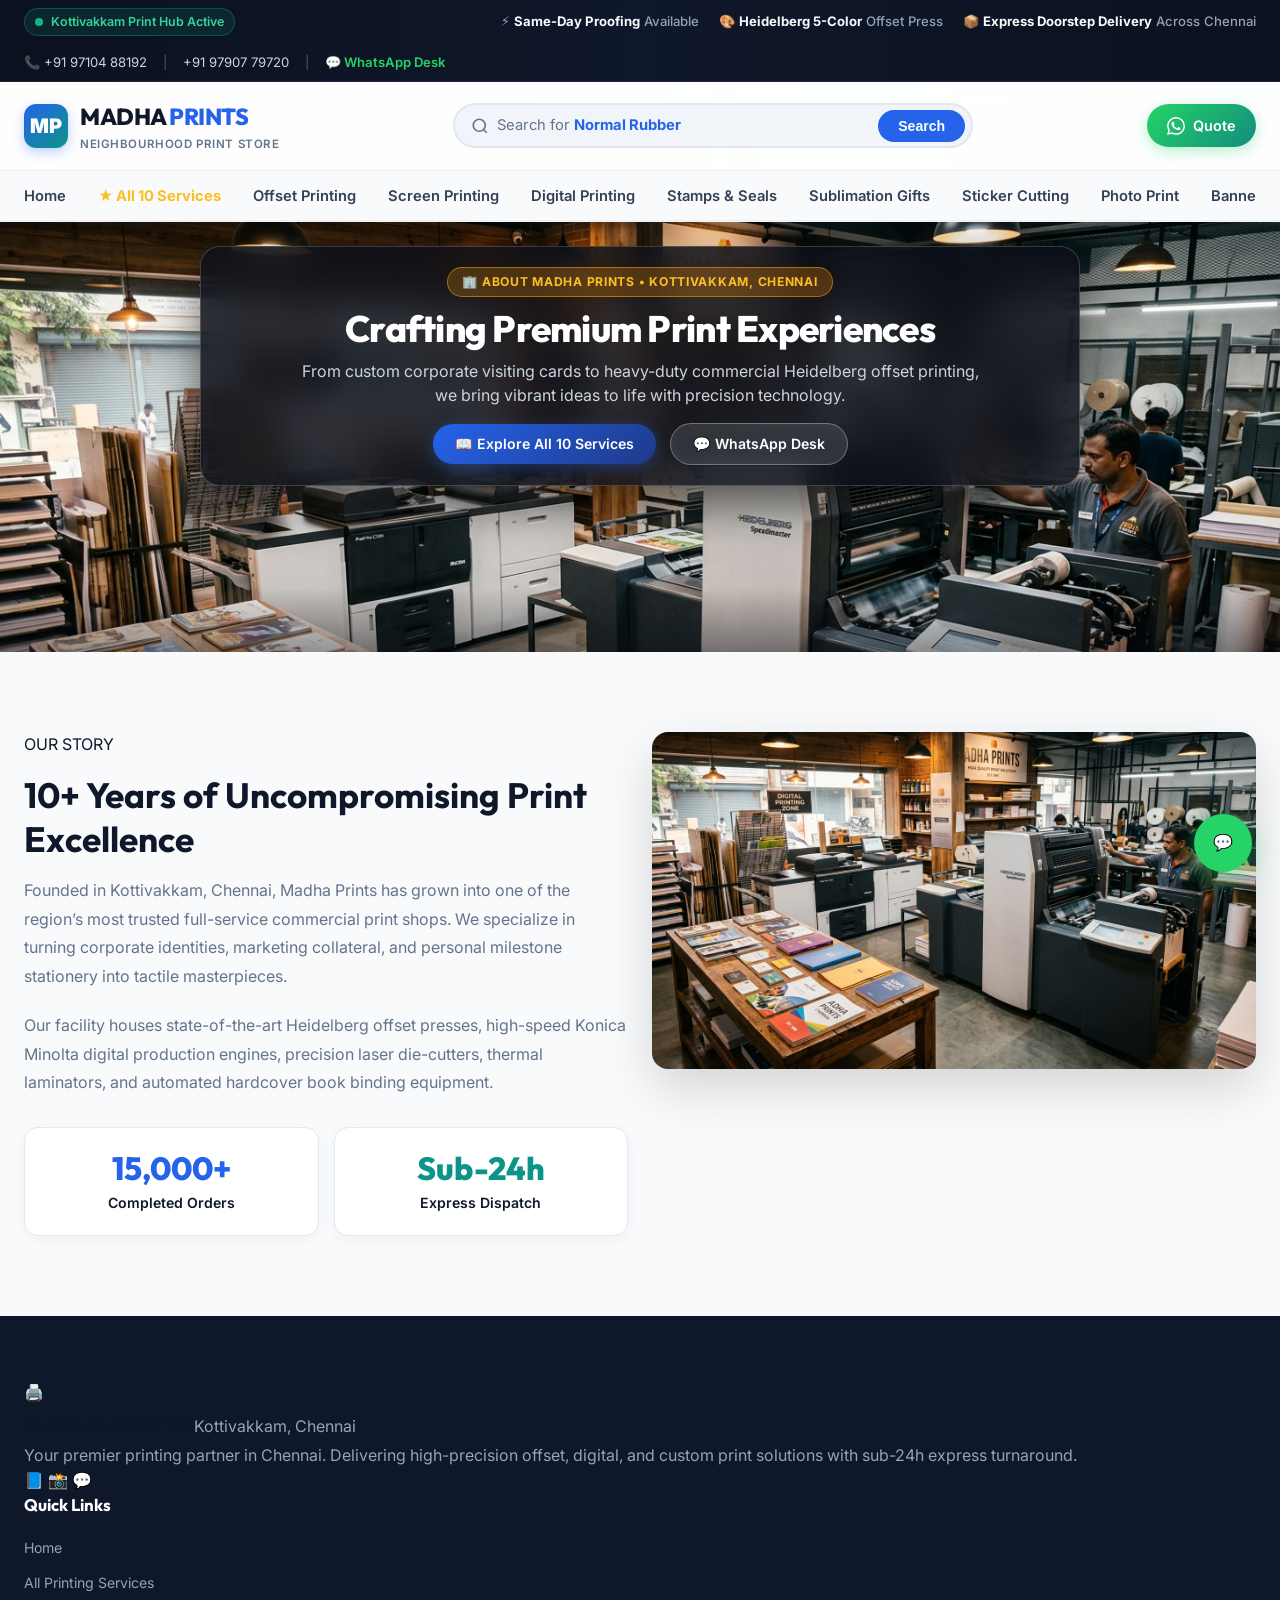
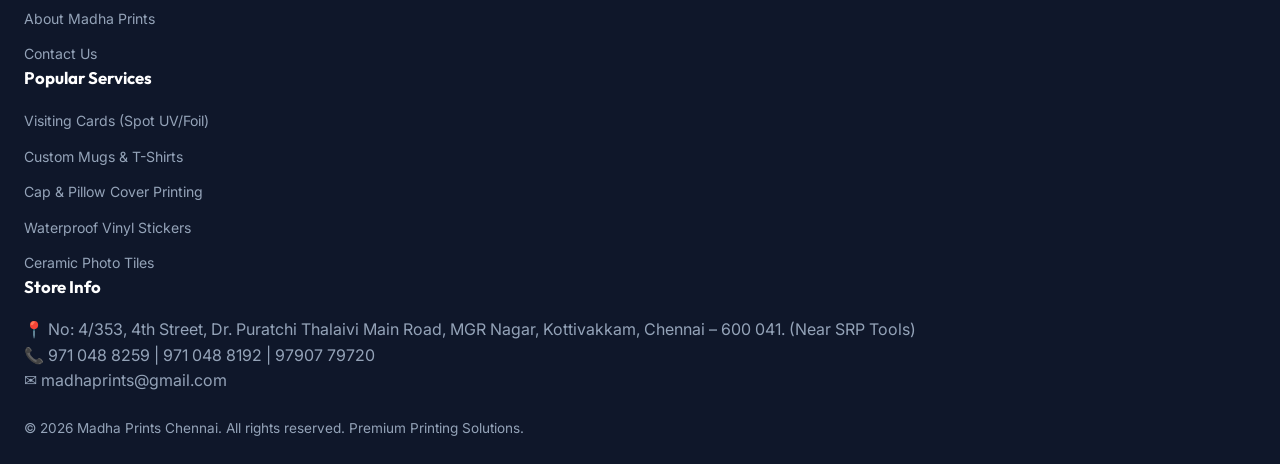
==== commit 544a6fc1: "hi" ====
--- a/about.html
+++ b/about.html
@@ -81,10 +81,11 @@
         <div class="container sub-nav-inner">
           <ul class="nav-menu">
             <li class="nav-item"><a href="index.html" class="nav-link">Home</a></li>
-            <li class="nav-item"><a href="services.html" class="nav-link" style="color:var(--brand-gold,#fbbf24);font-weight:700;">★ All 9 Services</a></li>
+            <li class="nav-item"><a href="services.html" class="nav-link" style="color:var(--brand-gold,#fbbf24);font-weight:700;">★ All 10 Services</a></li>
             <li class="nav-item"><a href="services.html#offset-printing" class="nav-link">Offset Printing</a></li>
             <li class="nav-item"><a href="services.html#screen-printing" class="nav-link">Screen Printing</a></li>
             <li class="nav-item"><a href="services.html#digital-printing" class="nav-link">Digital Printing</a></li>
+            <li class="nav-item"><a href="services.html#stamps" class="nav-link">Stamps & Seals</a></li>
             <li class="nav-item"><a href="services.html#sublimation-printing" class="nav-link">Sublimation Gifts</a></li>
             <li class="nav-item"><a href="services.html#sticker-cutting" class="nav-link">Sticker Cutting</a></li>
             <li class="nav-item"><a href="services.html#photo-print" class="nav-link">Photo Print</a></li>
@@ -121,10 +122,11 @@
 
       <div class="mobile-menu-links">
         <a href="index.html">🏠 Home</a>
-        <a href="services.html" style="color:var(--brand-gold,#fbbf24);font-weight:700;">★ All 9 Services Catalog</a>
+        <a href="services.html" style="color:var(--brand-gold,#fbbf24);font-weight:700;">★ All 10 Services Catalog</a>
         <a href="services.html#offset-printing">🖨️ Offset Printing</a>
         <a href="services.html#screen-printing">🎨 Screen Printing</a>
         <a href="services.html#digital-printing">⚡ Digital Printing & Foil Cards</a>
+        <a href="services.html#stamps">🔖 Rubber & Self-Ink Stamps</a>
         <a href="services.html#sublimation-printing">🎁 Sublimation Gifts</a>
         <a href="services.html#sticker-cutting">✂️ Sticker Digital Cutting (13x19)</a>
         <a href="services.html#photo-print">📸 Photo Print (6 Colour)</a>
@@ -153,7 +155,7 @@
           <h1 class="hero-wording-title">Crafting Premium Print Experiences</h1>
           <p class="hero-wording-subtitle">From custom corporate visiting cards to heavy-duty commercial Heidelberg offset printing, we bring vibrant ideas to life with precision technology.</p>
           <div class="hero-wording-btns" style="justify-content:center;">
-            <a href="services.html" class="btn btn-primary">📖 Explore All 9 Services</a>
+            <a href="services.html" class="btn btn-primary">📖 Explore All 10 Services</a>
             <a href="https://wa.me/919790779720?text=Hi%20Madha%20Prints" target="_blank" class="btn btn-outline-light">💬 WhatsApp Desk</a>
           </div>
         </div>
